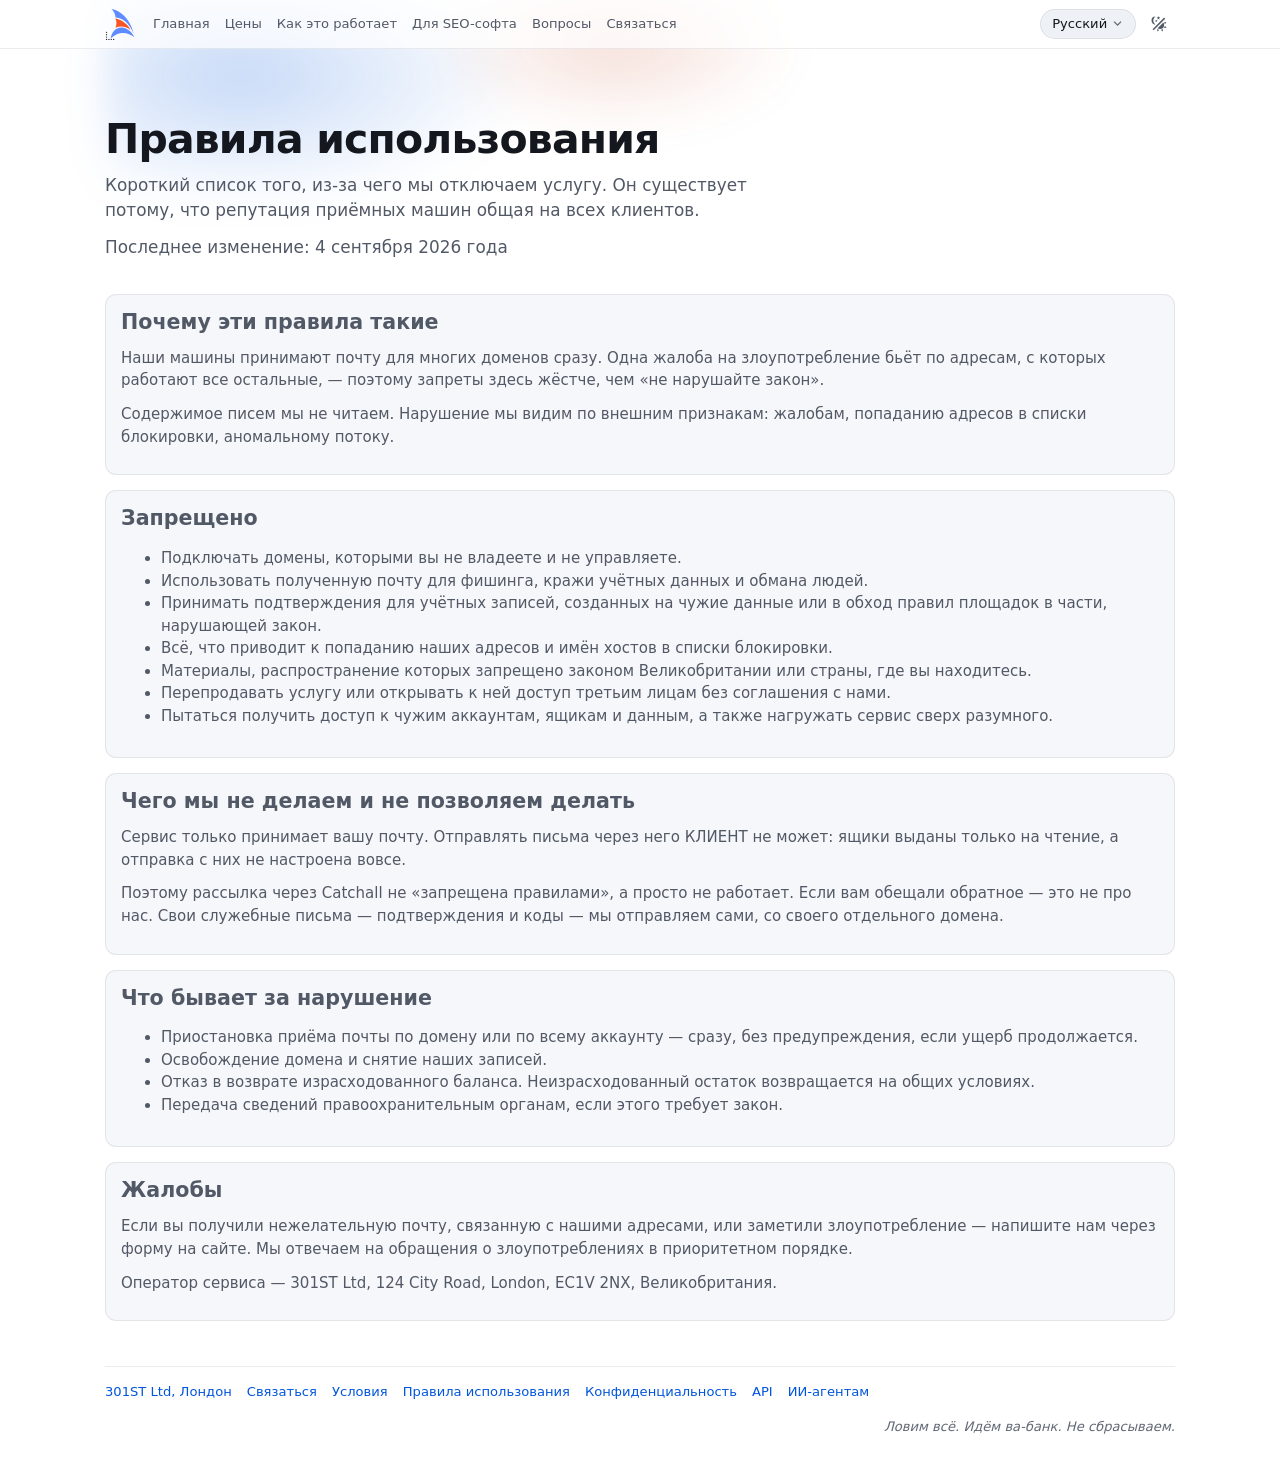
==== aup/index.html @ 3f6e9e69 "deploy dist-ru" ====
<!doctype html>
<html lang="ru">
<head>
  <meta charset="utf-8">
  <meta name="viewport" content="width=device-width, initial-scale=1">
  <title>Правила использования — Catchall</title>
  <meta name="description" content="Что запрещено при использовании Catchall: чужие домены, фишинг, всё, за что почтовые службы вносят адреса в списки блокировки. Последствия нарушения и контакт для жалоб.">
  <link rel="canonical" href="https://ru.catchall.in/aup/">
  <link rel="alternate" hreflang="x-default" href="https://catchall.in/aup">
  <link rel="alternate" hreflang="en" href="https://catchall.in/aup">
  <link rel="alternate" hreflang="ru" href="https://ru.catchall.in/aup/">
  <meta property="og:site_name" content="Catchall">
  <meta property="og:locale" content="ru_RU">
  <meta property="og:type" content="website">
  <meta property="og:url" content="https://ru.catchall.in/aup/">
  <meta property="og:title" content="Правила использования — Catchall">
  <meta property="og:description" content="Что запрещено при использовании Catchall: чужие домены, фишинг, всё, за что почтовые службы вносят адреса в списки блокировки. Последствия нарушения и контакт для жалоб.">
  <meta property="og:image" content="https://ru.catchall.in/og.png">
  <meta name="twitter:card" content="summary_large_image">
  <link rel="icon" href="/favicon.svg" type="image/svg+xml">
  <link rel="icon" href="/favicon.ico" sizes="16x16 32x32 48x48">
  <link rel="apple-touch-icon" href="/apple-touch-icon.png">
  <meta name="theme-color" content="#0B0D12">
  <meta http-equiv="Content-Security-Policy" content="default-src 'self'; script-src 'self' 'sha256-zYDd12iFR72ogcPaOUfgF4iAfon8//iLSy+WFwXr9v0='; style-src 'self'; img-src 'self' data:; connect-src 'self'; form-action 'none'; base-uri 'none'">
  <script>try{var t=localStorage.getItem("theme");if(t==="dark"||t==="light")document.documentElement.setAttribute("data-theme",t)}catch(e){}</script>
  <link rel="stylesheet" href="/assets/boot-CNUbAel_.css">
  <script type="application/ld+json">[
{"@context":"https://schema.org","@type":"Organization","@id":"https://ru.catchall.in/#org","name":"Catchall","legalName":"301ST Ltd","url":"https://ru.catchall.in","logo":"https://ru.catchall.in/apple-touch-icon.png","address":{"@type":"PostalAddress","addressLocality":"London","addressCountry":"GB"}},
{"@context":"https://schema.org","@type":"WebSite","@id":"https://ru.catchall.in/#site","name":"Catchall","url":"https://ru.catchall.in","inLanguage":"ru","publisher":{"@id":"https://ru.catchall.in/#org"}}
]</script>
</head>
<body>
  <header class="site-header">
      <div class="site-header__inner">
        <a class="brand" href="/" aria-label="Catchall"><span class="icon" data-icon="brand/logo-mark"></span></a>
        <button type="button" class="btn-icon burger-button" data-mobile-menu-toggle data-icon="mono/menu" aria-expanded="false" aria-label="Меню"></button>
        <nav class="primary-nav" aria-label="Catchall"><a href="/">Главная</a><a href="/pricing/">Цены</a><a href="/how-it-works/">Как это работает</a><a href="/for-seo-tools/">Для SEO-софта</a><a href="/faq/">Вопросы</a><a href="/contact/">Связаться</a></nav>
        <div class="header-actions">
          <div class="dropdown lang-switcher" data-dropdown>
          <button type="button" class="btn-chip dropdown__trigger" aria-expanded="false" aria-label="Язык">
            <span class="btn-chip__label" lang="ru">Русский</span>
            <span class="btn-chip__chevron icon" data-icon="mono/chevron-down"></span>
          </button>
          <div class="dropdown__menu"><a class="lang-switcher__item" href="https://catchall.in/aup" hreflang="en" lang="en">English</a><a class="lang-switcher__item is-active" href="/aup/" hreflang="ru" lang="ru" aria-current="true">Русский</a></div>
        </div>
          <button type="button" class="btn-icon" data-theme-toggle data-icon="mono/sun" data-label-light="Переключить на светлую тему" data-label-dark="Переключить на тёмную тему" aria-label="Переключить на тёмную тему"></button>
        </div>
      </div>
    </header>

  <div class="container">
    <main>
    <section class="hero">
      <h1>Правила использования</h1>
      <p>Короткий список того, из-за чего мы отключаем услугу. Он существует потому, что репутация приёмных машин общая на всех клиентов.</p>
      <p class="field__hint">Последнее изменение: 4 сентября 2026 года</p>
    </section>
    <section class="card card--muted">
      <h2>Почему эти правила такие</h2>
      <p>Наши машины принимают почту для многих доменов сразу. Одна жалоба на злоупотребление бьёт по адресам, с которых работают все остальные, — поэтому запреты здесь жёстче, чем «не нарушайте закон».</p>
      <p>Содержимое писем мы не читаем. Нарушение мы видим по внешним признакам: жалобам, попаданию адресов в списки блокировки, аномальному потоку.</p>
    </section>
    <section class="card card--muted">
      <h2>Запрещено</h2>
      <ul>
        <li>Подключать домены, которыми вы не владеете и не управляете.</li>
        <li>Использовать полученную почту для фишинга, кражи учётных данных и обмана людей.</li>
        <li>Принимать подтверждения для учётных записей, созданных на чужие данные или в обход правил площадок в части, нарушающей закон.</li>
        <li>Всё, что приводит к попаданию наших адресов и имён хостов в списки блокировки.</li>
        <li>Материалы, распространение которых запрещено законом Великобритании или страны, где вы находитесь.</li>
        <li>Перепродавать услугу или открывать к ней доступ третьим лицам без соглашения с нами.</li>
        <li>Пытаться получить доступ к чужим аккаунтам, ящикам и данным, а также нагружать сервис сверх разумного.</li>
      </ul>
    </section>
    <section class="card card--muted">
      <h2>Чего мы не делаем и не позволяем делать</h2>
      <p>Сервис только принимает вашу почту. Отправлять письма через него КЛИЕНТ не может: ящики выданы только на чтение, а отправка с них не настроена вовсе.</p>
      <p>Поэтому рассылка через Catchall не «запрещена правилами», а просто не работает. Если вам обещали обратное — это не про нас. Свои служебные письма — подтверждения и коды — мы отправляем сами, со своего отдельного домена.</p>
    </section>
    <section class="card card--muted">
      <h2>Что бывает за нарушение</h2>
      <ul>
        <li>Приостановка приёма почты по домену или по всему аккаунту — сразу, без предупреждения, если ущерб продолжается.</li>
        <li>Освобождение домена и снятие наших записей.</li>
        <li>Отказ в возврате израсходованного баланса. Неизрасходованный остаток возвращается на общих условиях.</li>
        <li>Передача сведений правоохранительным органам, если этого требует закон.</li>
      </ul>
    </section>
    <section class="card card--muted">
      <h2>Жалобы</h2>
      <p>Если вы получили нежелательную почту, связанную с нашими адресами, или заметили злоупотребление — напишите нам через форму на сайте. Мы отвечаем на обращения о злоупотреблениях в приоритетном порядке.</p>
      <p>Оператор сервиса — 301ST Ltd, 124 City Road, London, EC1V 2NX, Великобритания.</p>
    </section>

    </main>
<footer class="foot"><a href="https://301.st" rel="noopener">301ST Ltd, Лондон</a><a href="/contact/">Связаться</a><a href="/terms/">Условия</a><a href="/aup/">Правила использования</a><a href="/privacy/">Конфиденциальность</a><a href="https://catchall.in/api" hreflang="en" lang="en">API</a><a href="https://catchall.in/agents" hreflang="en" lang="en">ИИ-агентам</a><span class="foot__tag">Ловим всё. Идём ва-банк. Не сбрасываем.</span></footer>
  </div>
  <script type="module" src="/assets/site-Bqdvoxcy.js"></script>
</body>
</html>
---- assets/boot-CNUbAel_.css ----
:root{--lightningcss-light: ;--lightningcss-dark:initial;color-scheme:dark;--blue-900:#0a2a6b;--blue-800:#0040a8;--blue-700:#0055dc;--blue-500:#2f6fe8;--blue-400:#5e8bff;--blue-300:#82a6ff;--blue-200:#b8d1ff;--orange-900:#8f2a0a;--orange-800:#c43a0f;--orange-700:#d94a1a;--orange-500:#f48120;--orange-400:#f75622;--orange-300:#ff7a4d;--green-800:#0a6b42;--green-700:#0e7b4c;--green-400:#2ee6a6;--amber-800:#7f5200;--amber-700:#9a6200;--amber-400:#ffc24d;--red-800:#c41f40;--red-700:#d9264a;--red-400:#ff5c7a;--gray-950:#07080b;--gray-900:#0b0d12;--gray-850:#12151c;--gray-800:#181c25;--gray-700:#232834;--gray-600:#2e3441;--gray-500:#4a5160;--gray-400:#6e7580;--gray-350:#8a9099;--gray-300:#a2a8b6;--gray-200:#c9cdd6;--gray-150:#dfe2e8;--gray-100:#eef1f6;--gray-50:#f6f7fa;--white:#fff;--font-sans:system-ui, -apple-system, BlinkMacSystemFont, "Segoe UI", Roboto, sans-serif;--font-mono:ui-monospace, "Cascadia Mono", SFMono-Regular, Menlo, Consolas, monospace;--fs-xs:.75rem;--fs-sm:.875rem;--fs-md:1rem;--fs-lg:1.125rem;--fs-xl:1.375rem;--fs-2xl:1.75rem;--fs-display:clamp(2rem, 3.2vw, 3rem);--fs-body:.9375rem;--lh-body:1.5;--lh-tight:1.25;--fw-normal:400;--fw-medium:500;--fw-semibold:600;--fw-bold:700;--fs-control:clamp(.9rem, .88rem + .2vw, .95rem);--lh-control:1.25;--control-pad-y:.4em;--control-pad-x:.95em;--control-border:1px;--control-min-height:calc(1em * var(--lh-control) + 2 * var(--control-pad-y) + 2 * var(--control-border));--control-scale-sm:.88;--control-scale-lg:1.1;--r-pill:999px;--r-field:.6rem;--radius-xs:.25rem;--radius:.5rem;--radius-lg:.75rem;--radius-xl:1rem;--space-1:.25rem;--space-2:.5rem;--space-3:.75rem;--space-4:1rem;--space-5:1.5rem;--space-6:2rem;--space-7:3rem;--inline-gap:.5rem;--stack-gap:.75rem;--section-gap:var(--space-5);--border-width:1px;--transition-fast:.12s ease-out;--transition-md:.16s ease-out;--transition-slow:.24s ease-out;--z-base:1;--z-elevated:10;--z-dropdown:20;--z-header:100;--z-drawer:1000;--z-modal:2000;--z-tooltip:2200;--page-max:1100px;--content-max:760px;--page-gutter:var(--space-4);--header-height:3.5rem;--drawer-width:min(540px, 100vw);--dialog-width:min(560px, 92vw);--bg:var(--gray-900);--bg-elevated:var(--gray-850);--bg-soft:var(--gray-800);--bg-inset:var(--gray-950);--text:#e8eaf0;--text-muted:var(--gray-300);--text-subtle:var(--gray-350);--text-invert:var(--gray-900);--border-subtle:#ffffff12;--border-strong:#ffffff29;--soft-mix:14%;--primary:var(--blue-400);--primary-hover:var(--blue-300);--primary-soft:color-mix(in srgb, var(--primary) var(--soft-mix), transparent);--on-primary:var(--gray-900);--brand:var(--orange-400);--brand-hover:var(--orange-300);--brand-soft:color-mix(in srgb, var(--brand) var(--soft-mix), transparent);--on-brand:var(--gray-900);--ok:var(--green-400);--warning:var(--amber-400);--danger:var(--red-400);--info:var(--primary);--on-danger:var(--gray-900);--ok-soft:color-mix(in srgb, var(--ok) var(--soft-mix), transparent);--warning-soft:color-mix(in srgb, var(--warning) var(--soft-mix), transparent);--danger-soft:color-mix(in srgb, var(--danger) var(--soft-mix), transparent);--input-bg:color-mix(in srgb, var(--gray-950) 70%, transparent);--input-border:var(--border-strong);--input-border-focus:var(--primary);--shadow-sm:0 2px 8px #00000059;--shadow-md:0 6px 18px #00000073;--shadow-lg:0 18px 45px #000000a6;--glow-primary:0 0 0 1px color-mix(in srgb, var(--primary) 60%, transparent), 0 0 24px color-mix(in srgb, var(--primary) 35%, transparent);--glow-brand:0 0 0 1px color-mix(in srgb, var(--brand) 60%, transparent), 0 0 24px color-mix(in srgb, var(--brand) 35%, transparent);--glow-ok:0 0 12px color-mix(in srgb, var(--ok) 45%, transparent);--logo-orange:var(--orange-400);--logo-blue:var(--blue-400);--logo-ink:var(--text)}@media (prefers-color-scheme:light){:root:not([data-theme]){--lightningcss-light:initial;--lightningcss-dark: ;color-scheme:light;--bg:var(--white);--bg-elevated:var(--gray-50);--bg-soft:var(--gray-100);--bg-inset:var(--gray-150);--text:#14171d;--text-muted:#525966;--text-subtle:#626975;--text-invert:var(--white);--border-subtle:#0f172a14;--border-strong:#0f172a2e;--soft-mix:9%;--primary:var(--blue-700);--primary-hover:var(--blue-800);--on-primary:var(--white);--brand:var(--orange-800);--brand-hover:var(--orange-900);--on-brand:var(--white);--ok:var(--green-800);--warning:var(--amber-800);--danger:var(--red-800);--on-danger:var(--white);--input-bg:var(--white);--shadow-sm:0 2px 8px #00000014;--shadow-md:0 6px 18px #0000001f;--shadow-lg:0 18px 45px #00000038;--glow-primary:none;--glow-brand:none;--glow-ok:none;--logo-ink:var(--gray-900)}}:root[data-theme=light]{--lightningcss-light:initial;--lightningcss-dark: ;color-scheme:light;--bg:var(--white);--bg-elevated:var(--gray-50);--bg-soft:var(--gray-100);--bg-inset:var(--gray-150);--text:#14171d;--text-muted:#525966;--text-subtle:#626975;--text-invert:var(--white);--border-subtle:#0f172a14;--border-strong:#0f172a2e;--soft-mix:9%;--primary:var(--blue-700);--primary-hover:var(--blue-800);--on-primary:var(--white);--brand:var(--orange-800);--brand-hover:var(--orange-900);--on-brand:var(--white);--ok:var(--green-800);--warning:var(--amber-800);--danger:var(--red-800);--on-danger:var(--white);--input-bg:var(--white);--shadow-sm:0 2px 8px #00000014;--shadow-md:0 6px 18px #0000001f;--shadow-lg:0 18px 45px #00000038;--glow-primary:none;--glow-brand:none;--glow-ok:none;--logo-ink:var(--gray-900)}*,:before,:after{box-sizing:border-box}html{font-family:var(--font-sans);font-size:var(--fs-body);line-height:var(--lh-body);-webkit-text-size-adjust:100%;overflow-x:hidden}body{background:var(--bg);min-height:100dvh;color:var(--text);margin:0}a{color:var(--primary);text-decoration:none}a:hover{text-decoration:underline}h1,h2,h3,h4{margin:0 0 var(--space-3);line-height:var(--lh-tight);font-weight:var(--fw-semibold)}h1{font-size:var(--fs-2xl);letter-spacing:-.02em}h2{font-size:var(--fs-xl)}h3{font-size:var(--fs-lg)}h4{font-size:var(--fs-md)}p{margin:0 0 var(--space-3)}code,.mono{font-family:var(--font-mono);font-size:.92em}[hidden]{display:none!important}:focus-visible{outline:2px solid var(--primary);outline-offset:2px}.container{max-width:var(--page-max);padding:var(--space-5) var(--page-gutter) var(--space-7);margin-inline:auto}.container--narrow{max-width:var(--content-max)}.page-header{justify-content:space-between;align-items:center;gap:var(--space-3);margin-bottom:var(--space-4);flex-wrap:wrap;display:flex}.page-header h1,.page-header h2{margin:0}.stack{gap:var(--stack-gap);flex-direction:column;display:flex}.cluster,.row{align-items:center;gap:var(--inline-gap);flex-wrap:wrap;display:flex}.row--between{justify-content:space-between}.actions{gap:var(--space-2);margin-top:var(--space-3);flex-wrap:wrap;display:flex}.shell{z-index:var(--z-header);background:color-mix(in srgb, var(--bg-elevated) 88%, transparent);-webkit-backdrop-filter:blur(10px);backdrop-filter:blur(10px);border-bottom:var(--border-width) solid var(--border-subtle);position:sticky;top:0}.shell__in{max-width:var(--page-max);min-height:var(--header-height);padding-inline:var(--page-gutter);align-items:center;gap:var(--space-5);margin-inline:auto;display:flex}.shell__brand{align-items:center;gap:var(--space-2);color:var(--text);font-weight:var(--fw-bold);letter-spacing:-.01em;display:inline-flex}.shell__brand:hover{text-decoration:none}.shell__brand .icon{width:3.2em;height:2em;transition:filter var(--transition-md);flex:0 0 3.2em}.shell__brand:hover .icon{filter:drop-shadow(0 0 8px color-mix(in srgb, var(--brand) 60%, transparent))}.shell__nav{gap:var(--space-1);flex:1;display:flex}.shell__nav a{padding:var(--space-1) var(--space-3);border-radius:var(--r-pill);color:var(--text-muted);font-weight:var(--fw-medium);transition:color var(--transition-fast), background var(--transition-fast), box-shadow var(--transition-fast)}.shell__nav a:hover{color:var(--text);background:var(--bg-soft);text-decoration:none}.shell__nav a[aria-current=page]{color:var(--primary);background:var(--primary-soft);box-shadow:inset 0 0 0 1px color-mix(in srgb, var(--primary) 35%, transparent)}.shell__user{align-items:center;gap:var(--space-3);color:var(--text-subtle);font-size:var(--fs-sm);display:flex}.shell__balance b{color:var(--text);font-family:var(--font-mono)}.hero{padding:var(--space-7) 0 var(--space-5);max-width:680px;position:relative}.hero:before{content:"";z-index:-1;pointer-events:none;background:radial-gradient(60% 60% at 20% 30%, color-mix(in srgb, var(--primary) 22%, transparent), transparent 70%), radial-gradient(40% 40% at 75% 20%, color-mix(in srgb, var(--brand) 16%, transparent), transparent 70%);filter:blur(20px);height:140%;position:absolute;inset:-40% 0 auto}.hero .hero__mark{width:10rem;height:6.2rem;margin-bottom:var(--space-4);filter:drop-shadow(0 0 18px color-mix(in srgb, var(--brand) 35%, transparent));flex-basis:10rem}.hero h1{font-size:var(--fs-display);line-height:1.1;font-weight:var(--fw-bold)}.hero p{font-size:var(--fs-lg);color:var(--text-muted)}.price{font-size:var(--fs-xl);margin:var(--space-4) 0}.price b{color:var(--primary);font-weight:var(--fw-bold)}.price small{color:var(--text-subtle);font-size:var(--fs-sm);font-weight:var(--fw-normal)}.landing{gap:var(--space-5);align-items:start;display:grid}.how .step-list+p{margin-top:var(--space-4)}.how p:last-child{margin-bottom:0}.foot{margin-top:var(--space-7);padding-top:var(--space-4);border-top:var(--border-width) solid var(--border-subtle);color:var(--text-subtle);font-size:var(--fs-sm);gap:var(--space-4);flex-wrap:wrap;display:flex}.foot__tag{margin-left:auto;font-style:italic}@media (width>=769px){.landing--auth{grid-template-columns:minmax(0,400px) minmax(0,1fr)}}@media (width<=768px){.shell__in{gap:var(--space-2) var(--space-4);padding-block:var(--space-2);flex-wrap:wrap}.shell__nav{flex-basis:100%;order:3}.container{padding-top:var(--space-4)}.hero{padding-top:var(--space-5)}}@media (prefers-reduced-motion:reduce){:root{--transition-fast:0s;--transition-md:0s;--transition-slow:0s}}.site-header{z-index:var(--z-header);background:var(--bg);border-bottom:var(--border-width) solid var(--border-subtle);position:sticky;top:0}@supports ((-webkit-backdrop-filter:blur(1px)) or (backdrop-filter:blur(1px))) and (background:color-mix(in srgb, red 50%, transparent)){.site-header{background:color-mix(in srgb, var(--bg) 72%, transparent);-webkit-backdrop-filter:blur(14px)saturate(150%)}}.site-header__inner{align-items:center;gap:var(--space-4);max-width:var(--page-max);padding:var(--space-2) var(--page-gutter);margin-inline:auto;display:flex}.brand{flex-shrink:0;align-items:center;display:inline-flex}.brand .icon{width:2.2em;height:2.2em;transition:filter var(--transition-md);flex-basis:2.2em}.site-header .burger-button{display:none}.primary-nav{gap:var(--space-4);font-size:var(--fs-sm);display:flex}.primary-nav a{color:var(--text-muted)}.primary-nav a:hover,.primary-nav a[aria-current=page]{color:var(--text)}.header-actions{align-items:center;gap:var(--space-2);margin-left:auto;display:flex}@media (width<=899px){.site-header .burger-button{display:inline-flex}.primary-nav{display:none}body.mobile-menu-open .primary-nav{z-index:var(--z-dropdown);padding:var(--space-2);background:var(--bg-elevated);border:var(--border-width) solid var(--border-subtle);border-radius:var(--radius);box-shadow:var(--shadow-md);flex-direction:column;gap:0;display:flex;position:absolute;top:100%;left:0;right:0}body.mobile-menu-open .primary-nav a{padding:var(--space-2) var(--space-3);border-radius:var(--radius-xs)}body.mobile-menu-open .primary-nav a:hover{background:var(--bg-soft)}}@media (scripting:none){.site-header .burger-button,[data-theme-toggle]{display:none}.primary-nav{flex-wrap:wrap;display:flex}}.icon{vertical-align:-.15em;flex:0 0 1em;width:1em;height:1em;display:inline-flex}.icon svg{fill:currentColor;width:100%;height:100%}.icon--sm{flex-basis:.85em;width:.85em;height:.85em}.btn-icon>svg{fill:currentColor;width:1.25em;height:1.25em}.btn .icon,.btn-icon .icon{vertical-align:0;flex-basis:1.25em;width:1.25em;height:1.25em}.btn,.btn-icon,.chip,.field input:not([type=radio],[type=checkbox]),.field textarea,.field select{font:inherit;font-size:var(--fs-control);line-height:var(--lh-control);min-height:var(--control-min-height);border:var(--control-border) solid transparent}.btn{padding:var(--control-pad-y) var(--control-pad-x);border-radius:var(--r-pill);border-color:var(--border-strong);background:var(--bg-soft);color:var(--text);font-weight:var(--fw-medium);white-space:nowrap;cursor:pointer;transition:background var(--transition-fast), border-color var(--transition-fast), box-shadow var(--transition-md), color var(--transition-fast);justify-content:center;align-items:center;gap:.5em;display:inline-flex}.btn:hover{border-color:var(--text-subtle);text-decoration:none}.btn:disabled{opacity:.55;cursor:default}.btn:focus-visible{box-shadow:var(--glow-primary,0 0 0 2px var(--primary));outline:none}.btn--primary{background:var(--primary);border-color:var(--primary);color:var(--on-primary)}.btn--primary:hover{background:var(--primary-hover);border-color:var(--primary-hover);box-shadow:var(--glow-primary)}.btn--ghost{border-color:var(--border-strong);background:0 0}.btn--danger{border-color:color-mix(in srgb, var(--danger) 45%, transparent);color:var(--danger);background:0 0}.btn--danger:hover{background:var(--danger-soft);border-color:var(--danger)}.btn--cf{background:var(--brand);border-color:var(--brand);color:var(--on-brand)}.btn--cf:hover{background:var(--brand-hover);border-color:var(--brand-hover)}.btn--sm{font-size:calc(var(--fs-control) * var(--control-scale-sm))}.btn--lg{font-size:calc(var(--fs-control) * var(--control-scale-lg));padding-inline:calc(var(--control-pad-x) * 1.3)}.btn--link{color:var(--primary);padding-inline:var(--space-1);background:0 0;border-color:#0000;min-height:0}.btn--link:hover{text-decoration:underline}.btn-icon{width:var(--control-min-height);height:var(--control-min-height);border-radius:var(--r-pill);color:var(--text-muted);cursor:pointer;transition:background var(--transition-fast), color var(--transition-fast);background:0 0;border-color:#0000;justify-content:center;align-items:center;padding:0;display:inline-flex}.btn-icon:hover{background:var(--bg-soft);color:var(--text)}.btn-icon--danger:hover{color:var(--danger);background:var(--danger-soft)}.btn-icon:focus-visible{box-shadow:var(--glow-primary,0 0 0 2px var(--primary));outline:none}.btn.is-copied,.btn-icon.is-copied{color:var(--ok);border-color:color-mix(in srgb, var(--ok) 48%, transparent);background:var(--ok-soft)}.field{margin-bottom:var(--space-4)}.field>label,.field__label{margin-bottom:var(--space-1);font-size:var(--fs-sm);color:var(--text-muted);display:block}.field input:not([type=radio],[type=checkbox]),.field textarea,.field select{width:100%;padding:var(--control-pad-y) var(--control-pad-x);border-radius:var(--r-field);border-color:var(--input-border);background:var(--input-bg);color:var(--text);transition:border-color var(--transition-fast), box-shadow var(--transition-fast)}.field input:focus-visible,.field textarea:focus-visible,.field select:focus-visible{border-color:var(--input-border-focus);box-shadow:0 0 0 3px var(--primary-soft);outline:none}.field textarea{min-height:4.5em;font-family:var(--font-mono);font-size:var(--fs-sm);resize:vertical}.field[data-status=error] input,.field[data-status=error] textarea{border-color:var(--danger);box-shadow:0 0 0 3px var(--danger-soft)}.field__hint{margin-top:var(--space-1);font-size:var(--fs-xs);color:var(--text-subtle)}::placeholder{color:var(--text-subtle);opacity:1}.radios{gap:var(--space-2);flex-wrap:wrap;display:flex}.radios label{padding:var(--control-pad-y) var(--control-pad-x);border-radius:var(--r-pill);border:var(--control-border) solid var(--border-strong);color:var(--text);font-size:var(--fs-control);cursor:pointer;transition:border-color var(--transition-fast), background var(--transition-fast);align-items:center;gap:.5em;margin:0;display:inline-flex}.radios label:hover{border-color:var(--text-subtle)}.radios label:has(input:checked){border-color:var(--primary);background:var(--primary-soft);color:var(--primary)}.radios input{accent-color:var(--primary);margin:0}.radios label:has(input:disabled){color:var(--text-subtle);cursor:not-allowed;border-style:dashed}.card{--card-pad:var(--space-4);background:var(--bg-elevated);border:var(--border-width) solid var(--border-subtle);border-radius:var(--radius-lg);padding:var(--card-pad);margin-bottom:var(--space-4)}.card--muted{color:var(--text-muted)}.card--soft{background:var(--bg-soft)}.card--form{max-width:34rem}.card>h2:first-child,.card>h3:first-child,.card>.row:first-child h2{margin-top:0}.card-grid{gap:var(--space-4);grid-template-columns:repeat(auto-fit,minmax(260px,1fr));display:grid}.badge{border-radius:var(--r-pill);border:var(--border-width) solid transparent;font-size:var(--fs-xs);font-weight:var(--fw-medium);white-space:nowrap;color:var(--text-muted);background:var(--bg-soft);align-items:center;gap:.35em;padding:.1em .65em;display:inline-flex}.badge--ok{color:var(--ok);background:var(--ok-soft)}.badge--wait{color:var(--text-muted);border-color:var(--border-strong);background:0 0}.badge--act{color:var(--warning);background:var(--warning-soft)}.badge--err{color:var(--danger);background:var(--danger-soft)}.badge--muted{color:var(--text-subtle);border-color:var(--border-subtle);background:0 0}.badge--cf{color:var(--brand);background:var(--brand-soft)}.badge--live{color:var(--ok);background:var(--ok-soft);box-shadow:var(--glow-ok)}.badge--live:before{content:"";background:currentColor;border-radius:50%;width:.5em;height:.5em}.banner{gap:var(--space-2);padding:var(--space-3) var(--space-4);margin-bottom:var(--space-3);border-radius:var(--radius);border:var(--border-width) solid var(--border-subtle);background:var(--bg-elevated);border-left-width:3px;align-items:flex-start;display:flex}.banner--info{border-left-color:var(--primary)}.banner--warn{border-left-color:var(--warning);background:var(--warning-soft)}.banner--err{border-left-color:var(--danger);background:var(--danger-soft)}.msg{min-height:1.4em;margin-top:var(--space-2);font-size:var(--fs-sm);color:var(--text-muted)}.msg--err{color:var(--danger)}.msg--ok{color:var(--ok)}.record{margin:var(--space-2) 0;padding:var(--space-3) var(--space-4);border-radius:var(--radius);border:var(--border-width) solid var(--border-subtle);background:var(--bg-inset)}.record>b{margin-bottom:var(--space-1);font-size:var(--fs-sm);color:var(--text-muted);display:block}.record__row{gap:var(--space-2);padding:var(--space-1) 0;grid-template-columns:5.5rem 1fr auto;align-items:center;display:grid}.record__row>:only-child{grid-column:1/-1}.record__row>span:first-child{font-size:var(--fs-xs);color:var(--text-subtle)}.record__row code{word-break:break-all;color:var(--text)}.record__row>.badge{justify-self:start}.qr{width:13rem;max-width:100%;margin:var(--space-4) auto;padding:var(--space-3);border-radius:var(--radius);background:#fff}.qr svg{width:100%;height:auto;display:block}dialog{width:var(--dialog-width);padding:var(--space-5);border:var(--border-width) solid var(--border-strong);border-radius:var(--radius-xl);background:var(--bg-elevated);color:var(--text);box-shadow:var(--shadow-lg)}dialog::backdrop{background:color-mix(in srgb, var(--gray-950) 65%, transparent);-webkit-backdrop-filter:blur(2px);backdrop-filter:blur(2px)}dialog h2{margin-bottom:var(--space-4)}.drawer{width:var(--drawer-width);border-width:0 0 0 var(--border-width);overscroll-behavior:contain;max-width:none;height:100dvh;max-height:none;animation:drawer-in var(--transition-slow);border-radius:0;margin:0;position:fixed;inset:0 0 0 auto;overflow-y:auto}.drawer:has(>.drawer__head){padding-top:0}.drawer__head{z-index:var(--z-elevated);align-items:center;gap:var(--space-2);margin:0 calc(-1 * var(--space-5)) var(--space-4);padding:var(--space-3) var(--space-5);background:var(--bg-elevated);border-bottom:var(--border-width) solid var(--border-subtle);display:flex;position:sticky;top:0}.drawer__head h2{overflow-wrap:anywhere;flex:1;min-width:0;margin-bottom:0}.drawer__head .btn-icon{flex-shrink:0}@keyframes drawer-in{0%{transform:translate(100%)}}body:has(dialog[open]){overflow:hidden}.steps{margin:var(--space-3) 0;gap:var(--space-1);flex-wrap:wrap;padding:0;list-style:none;display:flex}.steps li{border-radius:var(--radius-xs);font-size:var(--fs-xs);color:var(--text-subtle);background:var(--bg-soft);padding:.1em .6em}.steps li.is-done{color:var(--ok);background:var(--ok-soft)}.steps li.is-now{color:var(--on-primary);background:var(--primary)}.step-list{gap:var(--space-3);flex-direction:column;margin:0;padding:0;list-style:none;display:flex}.step-item{gap:var(--space-3);align-items:flex-start;display:flex}.step-number{background:var(--primary);width:1.5rem;height:1.5rem;color:var(--on-primary);font-weight:var(--fw-bold);font-size:var(--fs-xs);border-radius:50%;flex-shrink:0;justify-content:center;align-items:center;margin-top:.1em;display:inline-flex}.step-text{color:var(--text)}.kv{gap:var(--space-1) var(--space-4);margin:var(--space-4) 0 0;font-size:var(--fs-sm);grid-template-columns:max-content 1fr;display:grid}.kv dt{color:var(--text-subtle)}.kv dd{word-break:break-all;margin:0}.stat{margin-right:var(--space-5);display:inline-block}.stat b{font-size:var(--fs-2xl);font-family:var(--font-mono);color:var(--primary);display:block}.stat span{font-size:var(--fs-xs);color:var(--text-subtle)}.empty{padding:var(--space-6);text-align:center;color:var(--text-subtle)}.auth{max-width:400px}.auth__tabs{gap:var(--space-1);margin-bottom:var(--space-4);display:flex}.auth__tabs a{padding:var(--space-1) var(--space-3);border-radius:var(--r-pill);color:var(--text-muted)}.auth__tabs a:hover{color:var(--text);text-decoration:none}.auth__tabs a[aria-selected=true]{color:var(--primary);background:var(--primary-soft)}.hp{width:1px;height:1px;position:absolute;top:auto;left:-10000px;overflow:hidden}.turnstile:empty{display:none}.turnstile{margin-block:var(--space-2,.5rem)}.faq{gap:var(--space-5);flex-direction:column;display:flex}.faq__item h2{font-size:var(--fs-lg);margin-bottom:var(--space-2)}.faq__item p{color:var(--text-muted);margin:0}.btn-chip{align-items:center;gap:var(--space-1);padding:var(--space-1) var(--space-3);border:var(--border-width) solid var(--border-subtle);border-radius:var(--r-pill);background:var(--bg-soft);color:var(--text);font:inherit;font-size:var(--fs-sm);cursor:pointer;transition:border-color var(--transition-fast);display:inline-flex}.btn-chip:hover{border-color:var(--border-strong)}.btn-chip__label{white-space:nowrap}.btn-chip__chevron{width:1em;height:1em;color:var(--text-subtle);transition:transform var(--transition-fast);flex-basis:1em}.dropdown__trigger[aria-expanded=true] .btn-chip__chevron{transform:rotate(180deg)}.dropdown{position:relative}.dropdown__menu{top:calc(100% + var(--space-1));z-index:var(--z-dropdown);min-width:100%;padding:var(--space-1);background:var(--bg-elevated);border:var(--border-width) solid var(--border-subtle);border-radius:var(--radius);box-shadow:var(--shadow-md);display:none;position:absolute;right:0}.dropdown--open .dropdown__menu{display:block}@media (scripting:none){.dropdown__trigger{display:none}.dropdown__menu{gap:var(--space-2);min-width:0;box-shadow:none;background:0 0;border:0;flex-wrap:wrap;padding:0;display:flex;position:static}}.lang-switcher .dropdown__menu{max-height:60vh;overflow-y:auto}.lang-switcher__item{padding:var(--space-1) var(--space-3);border-radius:var(--radius-xs);color:var(--text-muted);white-space:nowrap;display:block}.lang-switcher__item:hover{background:var(--bg-soft);color:var(--text);text-decoration:none}.lang-switcher__item.is-active{color:var(--text);font-weight:var(--fw-bold)}.table-wrap{padding:0;overflow-x:auto}.table-wrap table,.table{border-collapse:collapse;width:100%;font-size:var(--fs-sm)}.table-wrap th,.table-wrap td,.table th,.table td{padding:var(--space-2) var(--space-3);text-align:left;vertical-align:top;border-bottom:var(--border-width) solid var(--border-subtle)}.table-wrap thead th,.table thead th{font-size:var(--fs-xs);font-weight:var(--fw-medium);text-transform:uppercase;letter-spacing:.04em;color:var(--text-subtle);background:var(--bg-soft);white-space:nowrap}.table-wrap tbody tr:last-child td,.table tbody tr:last-child td{border-bottom:0}.table-wrap thead th:first-child{border-top-left-radius:var(--radius-lg)}.table-wrap thead th:last-child{border-top-right-radius:var(--radius-lg)}tr[data-row]{cursor:pointer;transition:background var(--transition-fast)}tr[data-row]:hover td{background:var(--bg-soft)}tr[data-row]:focus-visible{box-shadow:inset 0 0 0 2px var(--primary);outline:none}.table__row--muted td{color:var(--text-subtle)}.table__cell-actions{text-align:right;white-space:nowrap}.table__cell-actions .btn,.table__cell-actions .btn-icon{vertical-align:middle}th[aria-sort]{color:var(--primary)}th[aria-sort=ascending]:after,th[aria-sort=descending]:after{content:"";border:1.5px solid;border-width:0 1.5px 1.5px 0;width:.5em;height:.5em;margin-left:.4em;display:inline-block;transform:rotate(45deg)translateY(-.2em)}th[aria-sort=ascending]:after{transform:rotate(-135deg)translateY(-.1em)}.table-wrap .empty{padding:var(--space-6)}
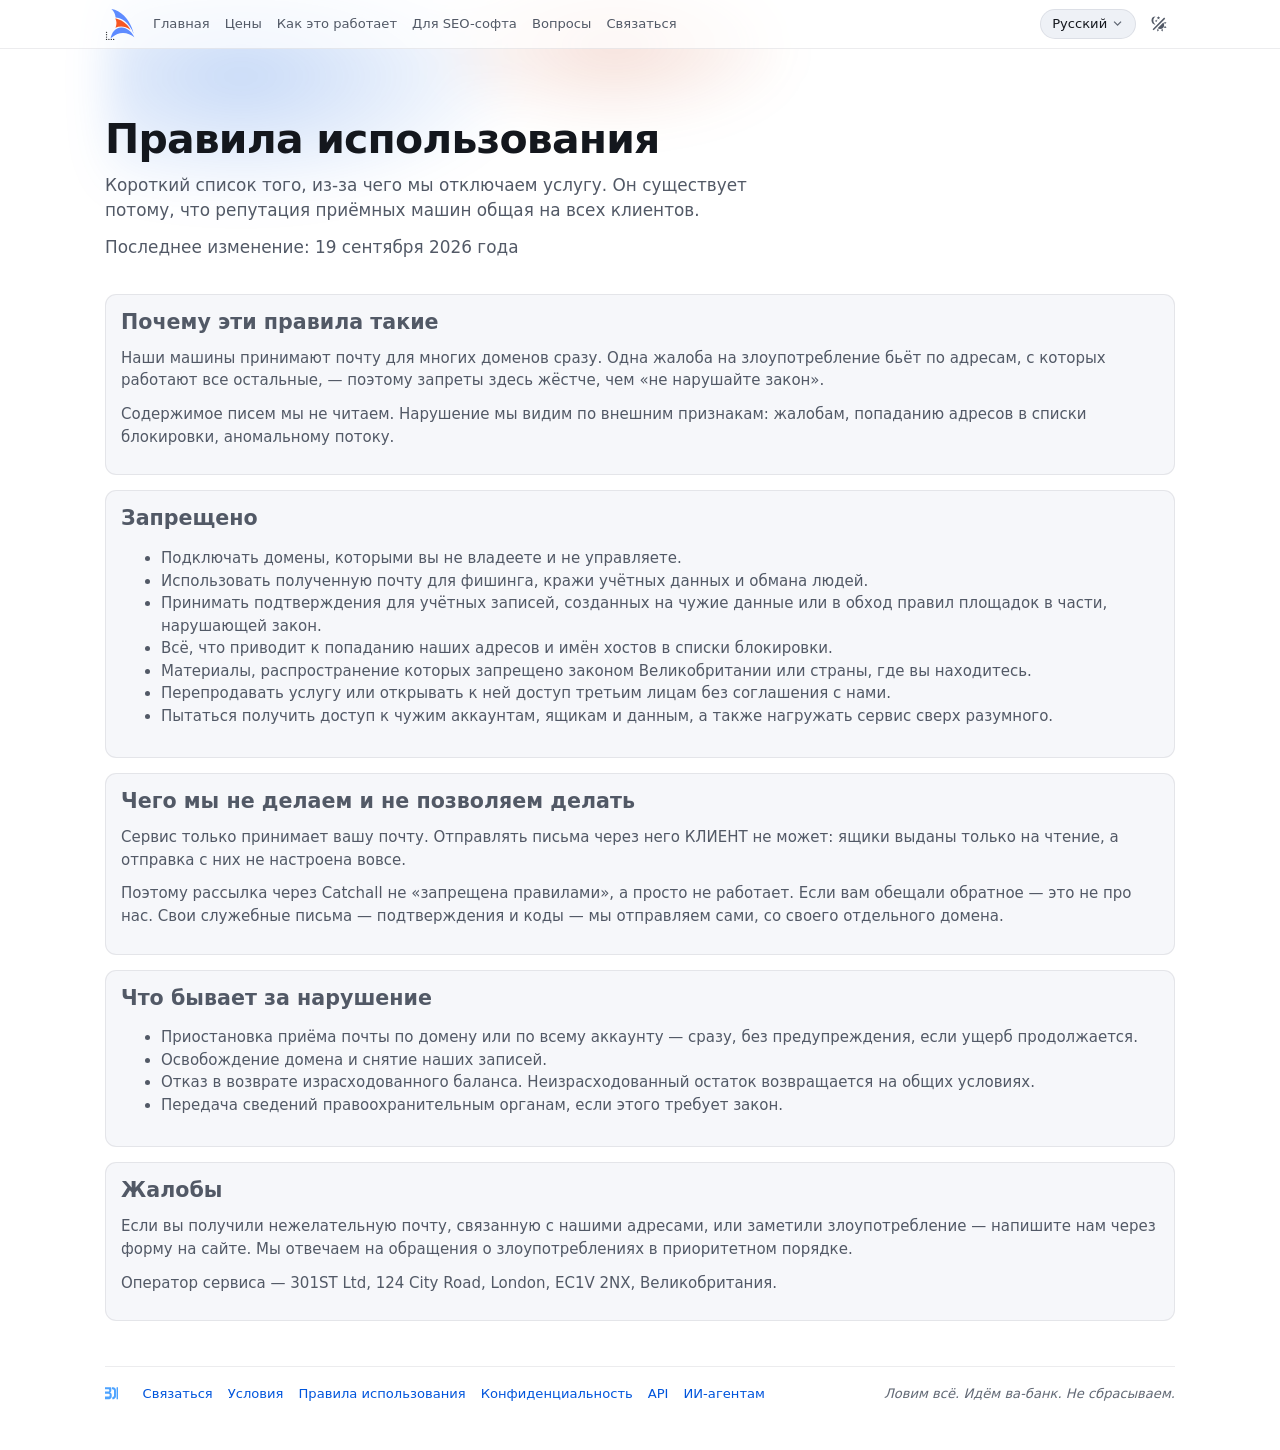
==== commit dbe5e92c: "deploy dist-ru" ====
--- a/aup/index.html
+++ b/aup/index.html
@@ -4,7 +4,7 @@
   <meta charset="utf-8">
   <meta name="viewport" content="width=device-width, initial-scale=1">
   <title>Правила использования — Catchall</title>
-  <meta name="description" content="Что запрещено при использовании Catchall: чужие домены, фишинг, всё, за что почтовые службы вносят адреса в списки блокировки. Последствия нарушения и контакт для жалоб.">
+  <meta name="description" content="Что запрещено в Catchall: чужие домены, фишинг и всё, за что почтовые службы вносят наши адреса в списки блокировки. Последствия нарушения и куда жаловаться.">
   <link rel="canonical" href="https://ru.catchall.in/aup/">
   <link rel="alternate" hreflang="x-default" href="https://catchall.in/aup">
   <link rel="alternate" hreflang="en" href="https://catchall.in/aup">
@@ -14,8 +14,10 @@
   <meta property="og:type" content="website">
   <meta property="og:url" content="https://ru.catchall.in/aup/">
   <meta property="og:title" content="Правила использования — Catchall">
-  <meta property="og:description" content="Что запрещено при использовании Catchall: чужие домены, фишинг, всё, за что почтовые службы вносят адреса в списки блокировки. Последствия нарушения и контакт для жалоб.">
-  <meta property="og:image" content="https://ru.catchall.in/og.png">
+  <meta property="og:description" content="Что запрещено в Catchall: чужие домены, фишинг и всё, за что почтовые службы вносят наши адреса в списки блокировки. Последствия нарушения и куда жаловаться.">
+  <meta property="og:image" content="https://ru.catchall.in/og/ru/aup.png">
+  <meta property="og:image:width" content="1200">
+  <meta property="og:image:height" content="630">
   <meta name="twitter:card" content="summary_large_image">
   <link rel="icon" href="/favicon.svg" type="image/svg+xml">
   <link rel="icon" href="/favicon.ico" sizes="16x16 32x32 48x48">
@@ -23,7 +25,7 @@
   <meta name="theme-color" content="#0B0D12">
   <meta http-equiv="Content-Security-Policy" content="default-src 'self'; script-src 'self' 'sha256-zYDd12iFR72ogcPaOUfgF4iAfon8//iLSy+WFwXr9v0='; style-src 'self'; img-src 'self' data:; connect-src 'self'; form-action 'none'; base-uri 'none'">
   <script>try{var t=localStorage.getItem("theme");if(t==="dark"||t==="light")document.documentElement.setAttribute("data-theme",t)}catch(e){}</script>
-  <link rel="stylesheet" href="/assets/boot-CNUbAel_.css">
+  <link rel="stylesheet" href="/assets/boot-DU4yrE-0.css">
   <script type="application/ld+json">[
 {"@context":"https://schema.org","@type":"Organization","@id":"https://ru.catchall.in/#org","name":"Catchall","legalName":"301ST Ltd","url":"https://ru.catchall.in","logo":"https://ru.catchall.in/apple-touch-icon.png","address":{"@type":"PostalAddress","addressLocality":"London","addressCountry":"GB"}},
 {"@context":"https://schema.org","@type":"WebSite","@id":"https://ru.catchall.in/#site","name":"Catchall","url":"https://ru.catchall.in","inLanguage":"ru","publisher":{"@id":"https://ru.catchall.in/#org"}}
@@ -36,6 +38,7 @@
         <button type="button" class="btn-icon burger-button" data-mobile-menu-toggle data-icon="mono/menu" aria-expanded="false" aria-label="Меню"></button>
         <nav class="primary-nav" aria-label="Catchall"><a href="/">Главная</a><a href="/pricing/">Цены</a><a href="/how-it-works/">Как это работает</a><a href="/for-seo-tools/">Для SEO-софта</a><a href="/faq/">Вопросы</a><a href="/contact/">Связаться</a></nav>
         <div class="header-actions">
+          
           <div class="dropdown lang-switcher" data-dropdown>
           <button type="button" class="btn-chip dropdown__trigger" aria-expanded="false" aria-label="Язык">
             <span class="btn-chip__label" lang="ru">Русский</span>
@@ -53,7 +56,7 @@
     <section class="hero">
       <h1>Правила использования</h1>
       <p>Короткий список того, из-за чего мы отключаем услугу. Он существует потому, что репутация приёмных машин общая на всех клиентов.</p>
-      <p class="field__hint">Последнее изменение: 4 сентября 2026 года</p>
+      <p class="field__hint">Последнее изменение: 19 сентября 2026 года</p>
     </section>
     <section class="card card--muted">
       <h2>Почему эти правила такие</h2>
@@ -93,8 +96,8 @@
     </section>
 
     </main>
-<footer class="foot"><a href="https://301.st" rel="noopener">301ST Ltd, Лондон</a><a href="/contact/">Связаться</a><a href="/terms/">Условия</a><a href="/aup/">Правила использования</a><a href="/privacy/">Конфиденциальность</a><a href="https://catchall.in/api" hreflang="en" lang="en">API</a><a href="https://catchall.in/agents" hreflang="en" lang="en">ИИ-агентам</a><span class="foot__tag">Ловим всё. Идём ва-банк. Не сбрасываем.</span></footer>
+<footer class="foot"><a class="foot__brand" href="https://301.st" rel="noopener" aria-label="301ST Ltd, Лондон" title="301ST Ltd, Лондон"><span class="icon" data-icon="brand/301" aria-hidden="true"></span></a><a href="/contact/">Связаться</a><a href="/terms/">Условия</a><a href="/aup/">Правила использования</a><a href="/privacy/">Конфиденциальность</a><a href="https://catchall.in/api" hreflang="en" lang="en">API</a><a href="https://catchall.in/agents" hreflang="en" lang="en">ИИ-агентам</a><span class="foot__tag">Ловим всё. Идём ва-банк. Не сбрасываем.</span></footer>
   </div>
-  <script type="module" src="/assets/site-Bqdvoxcy.js"></script>
+  <script type="module" src="/assets/site-5Uf62S9I.js"></script>
 </body>
 </html>
--- a/assets/boot-DU4yrE-0.css
+++ b/assets/boot-DU4yrE-0.css
@@ -0,0 +1 @@
+:root{--lightningcss-light: ;--lightningcss-dark:initial;color-scheme:dark;--blue-900:#0a2a6b;--blue-800:#0040a8;--blue-700:#0055dc;--blue-500:#2f6fe8;--blue-400:#5e8bff;--blue-300:#82a6ff;--blue-200:#b8d1ff;--orange-900:#8f2a0a;--orange-800:#c43a0f;--orange-700:#d94a1a;--orange-500:#f48120;--orange-400:#f75622;--orange-300:#ff7a4d;--green-800:#0a6b42;--green-700:#0e7b4c;--green-400:#2ee6a6;--amber-800:#7f5200;--amber-700:#9a6200;--amber-400:#ffc24d;--red-800:#c41f40;--red-700:#d9264a;--red-400:#ff5c7a;--gray-950:#07080b;--gray-900:#0b0d12;--gray-850:#12151c;--gray-800:#181c25;--gray-700:#232834;--gray-600:#2e3441;--gray-500:#4a5160;--gray-400:#6e7580;--gray-350:#8a9099;--gray-300:#a2a8b6;--gray-200:#c9cdd6;--gray-150:#dfe2e8;--gray-100:#eef1f6;--gray-50:#f6f7fa;--white:#fff;--font-sans:system-ui, -apple-system, BlinkMacSystemFont, "Segoe UI", Roboto, sans-serif;--font-mono:ui-monospace, "Cascadia Mono", SFMono-Regular, Menlo, Consolas, monospace;--fs-xs:.75rem;--fs-sm:.875rem;--fs-md:1rem;--fs-lg:1.125rem;--fs-xl:1.375rem;--fs-2xl:1.75rem;--fs-display:clamp(2rem, 3.2vw, 3rem);--fs-body:.9375rem;--lh-body:1.5;--lh-tight:1.25;--fw-normal:400;--fw-medium:500;--fw-semibold:600;--fw-bold:700;--fs-control:clamp(.9rem, .88rem + .2vw, .95rem);--lh-control:1.25;--control-pad-y:.4em;--control-pad-x:.95em;--control-border:1px;--control-min-height:calc(1em * var(--lh-control) + 2 * var(--control-pad-y) + 2 * var(--control-border));--control-scale-sm:.88;--control-scale-lg:1.1;--r-pill:999px;--r-field:.6rem;--radius-xs:.25rem;--radius:.5rem;--radius-lg:.75rem;--radius-xl:1rem;--space-1:.25rem;--space-2:.5rem;--space-3:.75rem;--space-4:1rem;--space-5:1.5rem;--space-6:2rem;--space-7:3rem;--inline-gap:.5rem;--stack-gap:.75rem;--section-gap:var(--space-5);--border-width:1px;--transition-fast:.12s ease-out;--transition-md:.16s ease-out;--transition-slow:.24s ease-out;--z-base:1;--z-elevated:10;--z-dropdown:20;--z-header:100;--z-drawer:1000;--z-modal:2000;--z-tooltip:2200;--page-max:1100px;--content-max:760px;--page-gutter:var(--space-4);--header-height:3.5rem;--drawer-width:min(540px, 100vw);--dialog-width:min(560px, 92vw);--bg:var(--gray-900);--bg-elevated:var(--gray-850);--bg-soft:var(--gray-800);--bg-inset:var(--gray-950);--text:#e8eaf0;--text-muted:var(--gray-300);--text-subtle:var(--gray-350);--text-invert:var(--gray-900);--border-subtle:#ffffff12;--border-strong:#ffffff29;--soft-mix:14%;--primary:var(--blue-400);--primary-hover:var(--blue-300);--primary-soft:color-mix(in srgb, var(--primary) var(--soft-mix), transparent);--on-primary:var(--gray-900);--brand:var(--orange-400);--brand-hover:var(--orange-300);--brand-soft:color-mix(in srgb, var(--brand) var(--soft-mix), transparent);--on-brand:var(--gray-900);--ok:var(--green-400);--warning:var(--amber-400);--danger:var(--red-400);--info:var(--primary);--on-danger:var(--gray-900);--ok-soft:color-mix(in srgb, var(--ok) var(--soft-mix), transparent);--warning-soft:color-mix(in srgb, var(--warning) var(--soft-mix), transparent);--danger-soft:color-mix(in srgb, var(--danger) var(--soft-mix), transparent);--input-bg:color-mix(in srgb, var(--gray-950) 70%, transparent);--input-border:var(--border-strong);--input-border-focus:var(--primary);--shadow-sm:0 2px 8px #00000059;--shadow-md:0 6px 18px #00000073;--shadow-lg:0 18px 45px #000000a6;--glow-primary:0 0 0 1px color-mix(in srgb, var(--primary) 60%, transparent), 0 0 24px color-mix(in srgb, var(--primary) 35%, transparent);--glow-brand:0 0 0 1px color-mix(in srgb, var(--brand) 60%, transparent), 0 0 24px color-mix(in srgb, var(--brand) 35%, transparent);--glow-ok:0 0 12px color-mix(in srgb, var(--ok) 45%, transparent);--logo-orange:var(--orange-400);--logo-blue:var(--blue-400);--logo-ink:var(--text)}@media (prefers-color-scheme:light){:root:not([data-theme]){--lightningcss-light:initial;--lightningcss-dark: ;color-scheme:light;--bg:var(--white);--bg-elevated:var(--gray-50);--bg-soft:var(--gray-100);--bg-inset:var(--gray-150);--text:#14171d;--text-muted:#525966;--text-subtle:#626975;--text-invert:var(--white);--border-subtle:#0f172a14;--border-strong:#0f172a2e;--soft-mix:9%;--primary:var(--blue-700);--primary-hover:var(--blue-800);--on-primary:var(--white);--brand:var(--orange-800);--brand-hover:var(--orange-900);--on-brand:var(--white);--ok:var(--green-800);--warning:var(--amber-800);--danger:var(--red-800);--on-danger:var(--white);--input-bg:var(--white);--shadow-sm:0 2px 8px #00000014;--shadow-md:0 6px 18px #0000001f;--shadow-lg:0 18px 45px #00000038;--glow-primary:none;--glow-brand:none;--glow-ok:none;--logo-ink:var(--gray-900)}}:root[data-theme=light]{--lightningcss-light:initial;--lightningcss-dark: ;color-scheme:light;--bg:var(--white);--bg-elevated:var(--gray-50);--bg-soft:var(--gray-100);--bg-inset:var(--gray-150);--text:#14171d;--text-muted:#525966;--text-subtle:#626975;--text-invert:var(--white);--border-subtle:#0f172a14;--border-strong:#0f172a2e;--soft-mix:9%;--primary:var(--blue-700);--primary-hover:var(--blue-800);--on-primary:var(--white);--brand:var(--orange-800);--brand-hover:var(--orange-900);--on-brand:var(--white);--ok:var(--green-800);--warning:var(--amber-800);--danger:var(--red-800);--on-danger:var(--white);--input-bg:var(--white);--shadow-sm:0 2px 8px #00000014;--shadow-md:0 6px 18px #0000001f;--shadow-lg:0 18px 45px #00000038;--glow-primary:none;--glow-brand:none;--glow-ok:none;--logo-ink:var(--gray-900)}*,:before,:after{box-sizing:border-box}html{font-family:var(--font-sans);font-size:var(--fs-body);line-height:var(--lh-body);-webkit-text-size-adjust:100%;overflow-x:hidden}body{background:var(--bg);min-height:100dvh;color:var(--text);margin:0}a{color:var(--primary);text-decoration:none}a:hover{text-decoration:underline}h1,h2,h3,h4{margin:0 0 var(--space-3);line-height:var(--lh-tight);font-weight:var(--fw-semibold)}h1{font-size:var(--fs-2xl);letter-spacing:-.02em}h2{font-size:var(--fs-xl)}h3{font-size:var(--fs-lg)}h4{font-size:var(--fs-md)}p{margin:0 0 var(--space-3)}code,.mono{font-family:var(--font-mono);font-size:.92em}[hidden]{display:none!important}:focus-visible{outline:2px solid var(--primary);outline-offset:2px}.container{max-width:var(--page-max);padding:var(--space-5) var(--page-gutter) var(--space-7);margin-inline:auto}.container--narrow{max-width:var(--content-max)}.page-header{justify-content:space-between;align-items:center;gap:var(--space-3);margin-bottom:var(--space-4);flex-wrap:wrap;display:flex}.page-header h1,.page-header h2{margin:0}.stack{gap:var(--stack-gap);flex-direction:column;display:flex}.cluster,.row{align-items:center;gap:var(--inline-gap);flex-wrap:wrap;display:flex}.row--between{justify-content:space-between}.actions{gap:var(--space-2);margin-top:var(--space-3);flex-wrap:wrap;display:flex}.shell{z-index:var(--z-header);background:color-mix(in srgb, var(--bg-elevated) 88%, transparent);-webkit-backdrop-filter:blur(10px);backdrop-filter:blur(10px);border-bottom:var(--border-width) solid var(--border-subtle);position:sticky;top:0}.shell__in{max-width:var(--page-max);min-height:var(--header-height);padding-inline:var(--page-gutter);align-items:center;gap:var(--space-5);margin-inline:auto;display:flex}.shell__brand{align-items:center;gap:var(--space-2);color:var(--text);font-weight:var(--fw-bold);letter-spacing:-.01em;display:inline-flex}.shell__brand:hover{text-decoration:none}.shell__brand .icon{width:3.2em;height:2em;transition:filter var(--transition-md);flex:0 0 3.2em}.shell__brand:hover .icon{filter:drop-shadow(0 0 8px color-mix(in srgb, var(--brand) 60%, transparent))}.shell__nav{gap:var(--space-1);flex:1;display:flex}.shell__nav a{padding:var(--space-1) var(--space-3);border-radius:var(--r-pill);color:var(--text-muted);font-weight:var(--fw-medium);transition:color var(--transition-fast), background var(--transition-fast), box-shadow var(--transition-fast)}.shell__nav a:hover{color:var(--text);background:var(--bg-soft);text-decoration:none}.shell__nav a[aria-current=page]{color:var(--primary);background:var(--primary-soft);box-shadow:inset 0 0 0 1px color-mix(in srgb, var(--primary) 35%, transparent)}.shell__user{align-items:center;gap:var(--space-3);color:var(--text-subtle);font-size:var(--fs-sm);display:flex}.shell__help{color:var(--text-muted)}.shell__help:hover{color:var(--text)}.shell__balance{color:inherit}.shell__balance b{color:var(--text);font-family:var(--font-mono)}.shell__balance:hover b{text-decoration:underline}.shell__balance--low b,.shell__balance small{color:var(--warning)}.shell__balance small{margin-left:var(--space-1);font-size:var(--fs-xs)}.hero{padding:var(--space-7) 0 var(--space-5);max-width:680px;position:relative}.hero:before{content:"";z-index:-1;pointer-events:none;background:radial-gradient(60% 60% at 20% 30%, color-mix(in srgb, var(--primary) 22%, transparent), transparent 70%), radial-gradient(40% 40% at 75% 20%, color-mix(in srgb, var(--brand) 16%, transparent), transparent 70%);filter:blur(20px);height:140%;position:absolute;inset:-40% 0 auto}.hero .hero__mark{width:10rem;height:6.2rem;margin-bottom:var(--space-4);filter:drop-shadow(0 0 18px color-mix(in srgb, var(--brand) 35%, transparent));flex-basis:10rem}.hero h1{font-size:var(--fs-display);line-height:1.1;font-weight:var(--fw-bold)}.hero p{font-size:var(--fs-lg);color:var(--text-muted)}.price{font-size:var(--fs-xl);margin:var(--space-4) 0}.price b{color:var(--primary);font-weight:var(--fw-bold)}.price small{color:var(--text-subtle);font-size:var(--fs-sm);font-weight:var(--fw-normal)}.table-wrap .plans__table th[scope=row]{font-weight:var(--fw-normal);color:var(--text-muted)}.table-wrap .plans__table td{text-align:center;vertical-align:middle}.table-wrap .plans__table thead th.plans__tier{text-align:center;vertical-align:bottom;text-transform:none;letter-spacing:normal;white-space:normal;font-size:var(--fs-sm)}.plans__tier .badge{margin-bottom:var(--space-2)}.plans__name,.plans__tier .price,.plans__daily{display:block}.plans__name{font-size:var(--fs-lg);font-weight:var(--fw-bold);color:var(--text)}.plans__tier .price{margin:var(--space-2) 0 0}.plans__daily b{font-size:var(--fs-lg);color:var(--text)}.plans__daily small{color:var(--text-subtle);font-size:var(--fs-sm);font-weight:var(--fw-normal)}.table-wrap .plans__table .plans__tier--best,.table-wrap .plans__table .plans__best{background:var(--primary-soft)}.plans__yes{color:var(--ok)}.plans .field__hint{margin-top:var(--space-3)}@container table (width<=560px){.plans__table,.plans__table thead,.plans__table tbody,.plans__table tfoot{display:block}.plans__table tr{grid-template-columns:1fr 1fr;display:grid}.table-wrap .plans__table th[scope=row]{text-align:center;border-bottom:0;grid-column:1/-1;padding-bottom:0}.plans__table thead th:first-child,.plans__table tfoot td:first-child{display:none}.table-wrap .plans__table thead th.plans__tier{flex-direction:column;justify-content:flex-end;align-items:center;display:flex}}.landing{gap:var(--space-5);align-items:start;display:grid}.how .step-list+p{margin-top:var(--space-4)}.how p:last-child{margin-bottom:0}.foot{margin-top:var(--space-7);padding-top:var(--space-4);border-top:var(--border-width) solid var(--border-subtle);color:var(--text-subtle);font-size:var(--fs-sm);align-items:center;gap:var(--space-4);flex-wrap:wrap;display:flex}.foot__brand{display:inline-flex}.foot__brand .icon{width:1.5rem;height:1.5rem}.foot__tag{margin-left:auto;font-style:italic}@media (width>=769px){.landing--auth{grid-template-columns:minmax(0,400px) minmax(0,1fr)}}@media (width<=768px){.shell__in{gap:var(--space-2) var(--space-4);padding-block:var(--space-2);flex-wrap:wrap}.shell__nav{flex-basis:100%;order:3}.container{padding-top:var(--space-4)}.hero{padding-top:var(--space-5)}}@media (prefers-reduced-motion:reduce){:root{--transition-fast:0s;--transition-md:0s;--transition-slow:0s}}.site-header{z-index:var(--z-header);background:var(--bg);border-bottom:var(--border-width) solid var(--border-subtle);position:sticky;top:0}@supports ((-webkit-backdrop-filter:blur(1px)) or (backdrop-filter:blur(1px))) and (background:color-mix(in srgb, red 50%, transparent)){.site-header{background:color-mix(in srgb, var(--bg) 72%, transparent);-webkit-backdrop-filter:blur(14px)saturate(150%)}}.site-header__inner{align-items:center;gap:var(--space-4);max-width:var(--page-max);padding:var(--space-2) var(--page-gutter);margin-inline:auto;display:flex}.brand{flex-shrink:0;align-items:center;display:inline-flex}.brand .icon{width:2.2em;height:2.2em;transition:filter var(--transition-md);flex-basis:2.2em}.site-header .burger-button{display:none}.primary-nav{gap:var(--space-4);font-size:var(--fs-sm);display:flex}.primary-nav a{color:var(--text-muted)}.primary-nav a:hover,.primary-nav a[aria-current=page]{color:var(--text)}.header-actions{align-items:center;gap:var(--space-2);margin-left:auto;display:flex}@media (width<=899px){.site-header .burger-button{display:inline-flex}.primary-nav{display:none}body.mobile-menu-open .primary-nav{z-index:var(--z-dropdown);padding:var(--space-2);background:var(--bg-elevated);border:var(--border-width) solid var(--border-subtle);border-radius:var(--radius);box-shadow:var(--shadow-md);flex-direction:column;gap:0;display:flex;position:absolute;top:100%;left:0;right:0}body.mobile-menu-open .primary-nav a{padding:var(--space-2) var(--space-3);border-radius:var(--radius-xs)}body.mobile-menu-open .primary-nav a:hover{background:var(--bg-soft)}}@media (scripting:none){.site-header .burger-button,[data-theme-toggle]{display:none}.primary-nav{flex-wrap:wrap;display:flex}}.icon{vertical-align:-.15em;flex:0 0 1em;width:1em;height:1em;display:inline-flex}.icon svg{fill:currentColor;width:100%;height:100%}.icon--sm{flex-basis:.85em;width:.85em;height:.85em}.btn-icon>svg{fill:currentColor;width:1.25em;height:1.25em}.btn .icon,.btn-icon .icon{vertical-align:0;flex-basis:1.25em;width:1.25em;height:1.25em}.btn,.btn-icon,.chip,.field input:not([type=radio],[type=checkbox]),.field textarea,.field select{font:inherit;font-size:var(--fs-control);line-height:var(--lh-control);min-height:var(--control-min-height);border:var(--control-border) solid transparent}.btn{padding:var(--control-pad-y) var(--control-pad-x);border-radius:var(--r-pill);border-color:var(--border-strong);background:var(--bg-soft);color:var(--text);font-weight:var(--fw-medium);white-space:nowrap;cursor:pointer;transition:background var(--transition-fast), border-color var(--transition-fast), box-shadow var(--transition-md), color var(--transition-fast);justify-content:center;align-items:center;gap:.5em;display:inline-flex}.btn:hover{border-color:var(--text-subtle);text-decoration:none}.btn:disabled{opacity:.55;cursor:default}.btn:focus-visible{box-shadow:var(--glow-primary,0 0 0 2px var(--primary));outline:none}.btn--primary{background:var(--primary);border-color:var(--primary);color:var(--on-primary)}.btn--primary:hover{background:var(--primary-hover);border-color:var(--primary-hover);box-shadow:var(--glow-primary)}.btn--ghost{border-color:var(--border-strong);background:0 0}.btn--danger{border-color:color-mix(in srgb, var(--danger) 45%, transparent);color:var(--danger);background:0 0}.btn--danger:hover{background:var(--danger-soft);border-color:var(--danger)}.btn--cf{background:var(--brand);border-color:var(--brand);color:var(--on-brand)}.btn--cf:hover{background:var(--brand-hover);border-color:var(--brand-hover)}.btn--sm{font-size:calc(var(--fs-control) * var(--control-scale-sm))}.btn--lg{font-size:calc(var(--fs-control) * var(--control-scale-lg));padding-inline:calc(var(--control-pad-x) * 1.3)}.btn--link{color:var(--primary);padding-inline:var(--space-1);background:0 0;border-color:#0000;min-height:0}.btn--link:hover{text-decoration:underline}.btn-icon{width:var(--control-min-height);height:var(--control-min-height);border-radius:var(--r-pill);color:var(--text-muted);cursor:pointer;transition:background var(--transition-fast), color var(--transition-fast);background:0 0;border-color:#0000;justify-content:center;align-items:center;padding:0;display:inline-flex}.btn-icon:hover{background:var(--bg-soft);color:var(--text)}.btn-icon--sm{vertical-align:middle;width:calc(1em + .75rem);height:calc(1em + .75rem)}.btn-icon--danger:hover{color:var(--danger);background:var(--danger-soft)}.btn-icon:focus-visible{box-shadow:var(--glow-primary,0 0 0 2px var(--primary));outline:none}.btn.is-copied,.btn-icon.is-copied{color:var(--ok);border-color:color-mix(in srgb, var(--ok) 48%, transparent);background:var(--ok-soft)}.field{margin-bottom:var(--space-4)}.field>label,.field__label{margin-bottom:var(--space-1);font-size:var(--fs-sm);color:var(--text-muted);display:block}.field input:not([type=radio],[type=checkbox]),.field textarea,.field select{width:100%;padding:var(--control-pad-y) var(--control-pad-x);border-radius:var(--r-field);border-color:var(--input-border);background:var(--input-bg);color:var(--text);transition:border-color var(--transition-fast), box-shadow var(--transition-fast)}.field input:focus-visible,.field textarea:focus-visible,.field select:focus-visible{border-color:var(--input-border-focus);box-shadow:0 0 0 3px var(--primary-soft);outline:none}.field textarea{min-height:4.5em;font-family:var(--font-mono);font-size:var(--fs-sm);resize:vertical}.field[data-status=error] input,.field[data-status=error] textarea{border-color:var(--danger);box-shadow:0 0 0 3px var(--danger-soft)}.field__hint{margin-top:var(--space-1);font-size:var(--fs-xs);color:var(--text-subtle)}::placeholder{color:var(--text-subtle);opacity:1}.radios{gap:var(--space-2);flex-wrap:wrap;display:flex}.radios label{padding:var(--control-pad-y) var(--control-pad-x);border-radius:var(--r-pill);border:var(--control-border) solid var(--border-strong);color:var(--text);font-size:var(--fs-control);cursor:pointer;transition:border-color var(--transition-fast), background var(--transition-fast);align-items:center;gap:.5em;margin:0;display:inline-flex}.radios label:hover{border-color:var(--text-subtle)}.radios label:has(input:checked){border-color:var(--primary);background:var(--primary-soft);color:var(--primary)}.radios input{accent-color:var(--primary);margin:0}.radios label:has(input:disabled){color:var(--text-subtle);cursor:not-allowed;border-style:dashed}.card{--card-pad:var(--space-4);background:var(--bg-elevated);border:var(--border-width) solid var(--border-subtle);border-radius:var(--radius-lg);padding:var(--card-pad);margin-bottom:var(--space-4)}.card--muted{color:var(--text-muted)}.card--soft{background:var(--bg-soft)}.card--form{max-width:34rem}.card>h2:first-child,.card>h3:first-child,.card>.row:first-child h2{margin-top:0}.card-grid{gap:var(--space-4);grid-template-columns:repeat(auto-fit,minmax(260px,1fr));display:grid}.badge{border-radius:var(--r-pill);border:var(--border-width) solid transparent;font-size:var(--fs-xs);font-weight:var(--fw-medium);white-space:nowrap;color:var(--text-muted);background:var(--bg-soft);align-items:center;gap:.35em;padding:.1em .65em;display:inline-flex}.badge--ok{color:var(--ok);background:var(--ok-soft)}.badge--wait{color:var(--text-muted);border-color:var(--border-strong);background:0 0}.badge--act{color:var(--warning);background:var(--warning-soft)}.badge--err{color:var(--danger);background:var(--danger-soft)}.badge--muted{color:var(--text-subtle);border-color:var(--border-subtle);background:0 0}.badge--cf{color:var(--brand);background:var(--brand-soft)}.badge--live{color:var(--ok);background:var(--ok-soft);box-shadow:var(--glow-ok)}.badge--live:before{content:"";background:currentColor;border-radius:50%;width:.5em;height:.5em}.banner{gap:var(--space-2);padding:var(--space-3) var(--space-4);margin-bottom:var(--space-3);border-radius:var(--radius);border:var(--border-width) solid var(--border-subtle);background:var(--bg-elevated);border-left-width:3px;align-items:flex-start;display:flex}.banner--info{border-left-color:var(--primary)}.banner--warn{border-left-color:var(--warning);background:var(--warning-soft)}.banner--err{border-left-color:var(--danger);background:var(--danger-soft)}.msg{min-height:1.4em;margin-top:var(--space-2);font-size:var(--fs-sm);color:var(--text-muted)}.msg--err{color:var(--danger)}.msg--ok{color:var(--ok)}.record{margin:var(--space-2) 0;padding:var(--space-3) var(--space-4);border-radius:var(--radius);border:var(--border-width) solid var(--border-subtle);background:var(--bg-inset)}.record>b{margin-bottom:var(--space-1);font-size:var(--fs-sm);color:var(--text-muted);display:block}.record__row{gap:var(--space-2);padding:var(--space-1) 0;grid-template-columns:5.5rem 1fr auto;align-items:center;display:grid}.record__row>:only-child{grid-column:1/-1}.record__row>span:first-child{font-size:var(--fs-xs);color:var(--text-subtle)}.record__row code{word-break:break-all;color:var(--text)}.record__row>.badge{justify-self:start}.qr{width:13rem;max-width:100%;margin:var(--space-4) auto;padding:var(--space-3);border-radius:var(--radius);background:#fff}.qr svg{width:100%;height:auto;display:block}dialog{width:var(--dialog-width);padding:var(--space-5);border:var(--border-width) solid var(--border-strong);border-radius:var(--radius-xl);background:var(--bg-elevated);color:var(--text);box-shadow:var(--shadow-lg)}dialog::backdrop{background:color-mix(in srgb, var(--gray-950) 65%, transparent);-webkit-backdrop-filter:blur(2px);backdrop-filter:blur(2px)}dialog h2{margin-bottom:var(--space-4)}.drawer{width:var(--drawer-width);border-width:0 0 0 var(--border-width);overscroll-behavior:contain;max-width:none;height:100dvh;max-height:none;animation:drawer-in var(--transition-slow);border-radius:0;margin:0;position:fixed;inset:0 0 0 auto;overflow-y:auto}.drawer:has(>.drawer__head){padding-top:0}.drawer__head{z-index:var(--z-elevated);align-items:center;gap:var(--space-2);margin:0 calc(-1 * var(--space-5)) var(--space-4);padding:var(--space-3) var(--space-5);background:var(--bg-elevated);border-bottom:var(--border-width) solid var(--border-subtle);display:flex;position:sticky;top:0}.drawer__activity{left:0;right:0;bottom:calc(-1 * var(--border-width));opacity:0;pointer-events:none;background:color-mix(in srgb, var(--primary) 30%, transparent);height:3px;transition:opacity var(--transition-md);position:absolute;overflow:hidden}.drawer__activity[data-activity=cf],.drawer__activity[data-activity=ours]{opacity:1}.drawer__activity[data-activity=cf]{background:color-mix(in srgb, var(--brand) 30%, transparent)}.drawer__activity:before{content:"";color:var(--primary);background:linear-gradient(90deg,#0000 0%,currentColor 50%,#0000 100%);position:absolute;inset:0;transform:translate(-100%)}.drawer__activity[data-activity=cf]:before{color:var(--brand)}.drawer__activity[data-activity=cf]:before,.drawer__activity[data-activity=ours]:before{animation:1.5s ease-in-out infinite activity-shimmer}@keyframes activity-shimmer{0%{transform:translate(-100%)}to{transform:translate(100%)}}@media (prefers-reduced-motion:reduce){.drawer__activity[data-activity=ours]{background:var(--primary)}.drawer__activity[data-activity=cf]{background:var(--brand)}.drawer__activity[data-activity=cf]:before,.drawer__activity[data-activity=ours]:before{animation:none}}.drawer__head h2{overflow-wrap:anywhere;flex:1;min-width:0;margin-bottom:0}.drawer__head .btn-icon{flex-shrink:0}@keyframes drawer-in{0%{transform:translate(100%)}}body:has(dialog[open]){overflow:hidden}.steps{margin:var(--space-3) 0;gap:var(--space-1);flex-wrap:wrap;padding:0;list-style:none;display:flex}.steps li{border-radius:var(--radius-xs);font-size:var(--fs-xs);color:var(--text-subtle);background:var(--bg-soft);padding:.1em .6em}.steps li.is-done{color:var(--ok);background:var(--ok-soft)}.steps li.is-now{color:var(--on-primary);background:var(--primary)}.help{margin:var(--space-2) 0 var(--space-3);font-size:var(--fs-sm)}.help>summary{cursor:pointer;color:var(--primary)}.help[open]>summary{margin-bottom:var(--space-3)}.help .record{margin:var(--space-2) 0}.step-list{gap:var(--space-3);flex-direction:column;margin:0;padding:0;list-style:none;display:flex}.step-item{gap:var(--space-3);align-items:flex-start;display:flex}.step-number{background:var(--primary);width:1.5rem;height:1.5rem;color:var(--on-primary);font-weight:var(--fw-bold);font-size:var(--fs-xs);border-radius:50%;flex-shrink:0;justify-content:center;align-items:center;margin-top:.1em;display:inline-flex}.step-text{color:var(--text)}.fieldset-group{min-width:0;margin:var(--space-4) 0 0;padding:var(--space-2) var(--space-4) var(--space-4);border:var(--border-width) solid var(--border-subtle);border-radius:var(--radius)}.fieldset-group>legend{padding:0 var(--space-2);margin-left:calc(var(--space-2) * -1);font-size:var(--fs-md);font-weight:var(--fw-semibold)}.fieldset-group>.kv{margin-top:0}.fieldset-group>:last-child:not(.field){margin-bottom:0}.fieldset-group:has(.field){padding-bottom:0}.fieldset-group>.msg:empty{min-height:0;margin:0}.kv{align-items:baseline;gap:var(--space-1) var(--space-4);margin:var(--space-4) 0 0;font-size:var(--fs-sm);grid-template-columns:max-content 1fr;display:grid}.kv dt{color:var(--text-subtle)}.kv dd{word-break:break-all;margin:0}.stat{margin-right:var(--space-5);display:inline-block}.stat b{font-size:var(--fs-2xl);font-family:var(--font-mono);color:var(--primary);display:block}.stat span{font-size:var(--fs-xs);color:var(--text-subtle)}.empty{padding:var(--space-6);text-align:center;color:var(--text-subtle)}.auth{max-width:400px}.auth__tabs{gap:var(--space-1);margin-bottom:var(--space-4);display:flex}.auth__tabs a{padding:var(--space-1) var(--space-3);border-radius:var(--r-pill);color:var(--text-muted)}.auth__tabs a:hover{color:var(--text);text-decoration:none}.auth__tabs a[aria-selected=true]{color:var(--primary);background:var(--primary-soft)}.hp{width:1px;height:1px;position:absolute;top:auto;left:-10000px;overflow:hidden}.turnstile:empty{display:none}.turnstile{margin-block:var(--space-2,.5rem)}.faq{gap:var(--space-5);flex-direction:column;display:flex}.faq__item h2{font-size:var(--fs-lg);margin-bottom:var(--space-2)}.faq__item p{color:var(--text-muted);margin:0}.btn-chip{align-items:center;gap:var(--space-1);padding:var(--space-1) var(--space-3);border:var(--border-width) solid var(--border-subtle);border-radius:var(--r-pill);background:var(--bg-soft);color:var(--text);font:inherit;font-size:var(--fs-sm);cursor:pointer;transition:border-color var(--transition-fast);display:inline-flex}.btn-chip:hover{border-color:var(--border-strong)}.btn-chip__label{white-space:nowrap}.btn-chip__chevron{width:1em;height:1em;color:var(--text-subtle);transition:transform var(--transition-fast);flex-basis:1em}.dropdown__trigger[aria-expanded=true] .btn-chip__chevron{transform:rotate(180deg)}.dropdown{position:relative}.dropdown__menu{top:calc(100% + var(--space-1));z-index:var(--z-dropdown);min-width:100%;padding:var(--space-1);background:var(--bg-elevated);border:var(--border-width) solid var(--border-subtle);border-radius:var(--radius);box-shadow:var(--shadow-md);display:none;position:absolute;right:0}.dropdown--open .dropdown__menu{display:block}@media (scripting:none){.dropdown__trigger{display:none}.dropdown__menu{gap:var(--space-2);min-width:0;box-shadow:none;background:0 0;border:0;flex-wrap:wrap;padding:0;display:flex;position:static}}.lang-switcher .dropdown__menu{max-height:60vh;overflow-y:auto}.lang-switcher__item{padding:var(--space-1) var(--space-3);border-radius:var(--radius-xs);color:var(--text-muted);white-space:nowrap;display:block}.lang-switcher__item:hover{background:var(--bg-soft);color:var(--text);text-decoration:none}.lang-switcher__item.is-active{color:var(--text);font-weight:var(--fw-bold)}.pagination{justify-content:space-between;align-items:center;gap:var(--inline-gap);margin-top:var(--space-3);display:flex}.pagination__info{font-size:var(--fs-sm);color:var(--text-muted)}.pagination__controls{gap:var(--inline-gap);display:flex}@media (width<=768px){.pagination{flex-direction:column;align-items:stretch}.pagination__controls{justify-content:center}}.table-wrap{padding:0;overflow-x:auto;container:table/inline-size}.table__cell-narrow{display:none}@container table (width<=690px){th[data-priority=low],td[data-priority=low]{display:none}}@container table (width<=600px){th[data-priority=medium],td[data-priority=medium]{display:none}}@container table (width<=480px){th[data-priority=high],td[data-priority=high]{display:none}.table__cell-narrow{display:block}}.table--nowrap td{white-space:nowrap}.table-wrap table,.table{border-collapse:collapse;width:100%;font-size:var(--fs-sm)}.table-wrap th,.table-wrap td,.table th,.table td{padding:var(--space-2) var(--space-3);text-align:left;vertical-align:top;border-bottom:var(--border-width) solid var(--border-subtle)}.table-wrap thead th,.table thead th{font-size:var(--fs-xs);font-weight:var(--fw-medium);text-transform:uppercase;letter-spacing:.04em;color:var(--text-subtle);background:var(--bg-soft);white-space:nowrap}.table-wrap tbody tr:last-child td,.table tbody tr:last-child td{border-bottom:0}.table-wrap thead th:first-child{border-top-left-radius:var(--radius-lg)}.table-wrap thead th:last-child{border-top-right-radius:var(--radius-lg)}tr[data-row]{cursor:pointer;transition:background var(--transition-fast)}tr[data-row]:hover td{background:var(--bg-soft)}tr[data-row]:focus-visible{box-shadow:inset 0 0 0 2px var(--primary);outline:none}.table__row--muted td{color:var(--text-subtle)}.table__cell--alert{color:var(--warning);font-weight:var(--fw-semibold)}.table__cell-actions{text-align:right;white-space:nowrap}.table__cell-actions .btn,.table__cell-actions .btn-icon{vertical-align:middle}th[aria-sort]{color:var(--primary)}th[aria-sort=ascending]:after,th[aria-sort=descending]:after{content:"";border:1.5px solid;border-width:0 1.5px 1.5px 0;width:.5em;height:.5em;margin-left:.4em;display:inline-block;transform:rotate(45deg)translateY(-.2em)}th[aria-sort=ascending]:after{transform:rotate(-135deg)translateY(-.1em)}.table-wrap .empty{padding:var(--space-6)}
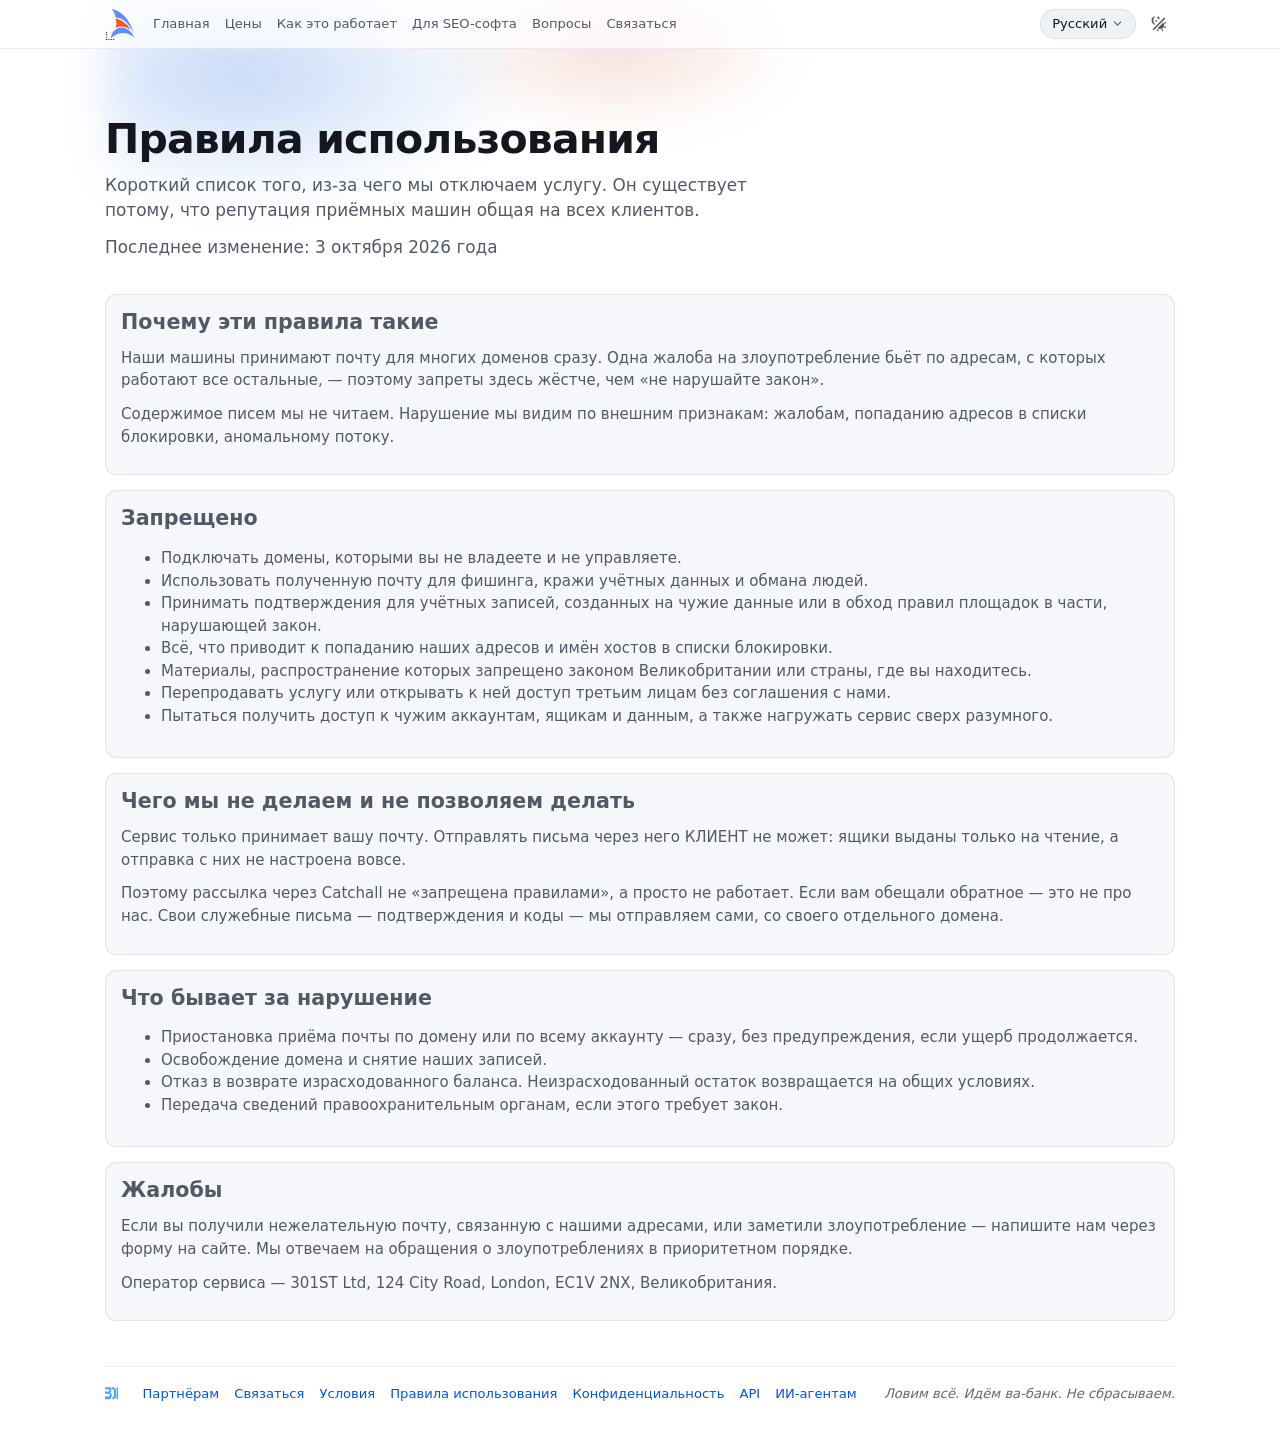
==== commit 6eba5ea4: "deploy dist-ru" ====
--- a/aup/index.html
+++ b/aup/index.html
@@ -25,7 +25,7 @@
   <meta name="theme-color" content="#0B0D12">
   <meta http-equiv="Content-Security-Policy" content="default-src 'self'; script-src 'self' 'sha256-zYDd12iFR72ogcPaOUfgF4iAfon8//iLSy+WFwXr9v0='; style-src 'self'; img-src 'self' data:; connect-src 'self'; form-action 'none'; base-uri 'none'">
   <script>try{var t=localStorage.getItem("theme");if(t==="dark"||t==="light")document.documentElement.setAttribute("data-theme",t)}catch(e){}</script>
-  <link rel="stylesheet" href="/assets/boot-DU4yrE-0.css">
+  <link rel="stylesheet" href="/assets/boot-zu3LIPMp.css">
   <script type="application/ld+json">[
 {"@context":"https://schema.org","@type":"Organization","@id":"https://ru.catchall.in/#org","name":"Catchall","legalName":"301ST Ltd","url":"https://ru.catchall.in","logo":"https://ru.catchall.in/apple-touch-icon.png","address":{"@type":"PostalAddress","addressLocality":"London","addressCountry":"GB"}},
 {"@context":"https://schema.org","@type":"WebSite","@id":"https://ru.catchall.in/#site","name":"Catchall","url":"https://ru.catchall.in","inLanguage":"ru","publisher":{"@id":"https://ru.catchall.in/#org"}}
@@ -56,7 +56,7 @@
     <section class="hero">
       <h1>Правила использования</h1>
       <p>Короткий список того, из-за чего мы отключаем услугу. Он существует потому, что репутация приёмных машин общая на всех клиентов.</p>
-      <p class="field__hint">Последнее изменение: 19 сентября 2026 года</p>
+      <p class="field__hint">Последнее изменение: 3 октября 2026 года</p>
     </section>
     <section class="card card--muted">
       <h2>Почему эти правила такие</h2>
@@ -96,8 +96,8 @@
     </section>
 
     </main>
-<footer class="foot"><a class="foot__brand" href="https://301.st" rel="noopener" aria-label="301ST Ltd, Лондон" title="301ST Ltd, Лондон"><span class="icon" data-icon="brand/301" aria-hidden="true"></span></a><a href="/contact/">Связаться</a><a href="/terms/">Условия</a><a href="/aup/">Правила использования</a><a href="/privacy/">Конфиденциальность</a><a href="https://catchall.in/api" hreflang="en" lang="en">API</a><a href="https://catchall.in/agents" hreflang="en" lang="en">ИИ-агентам</a><span class="foot__tag">Ловим всё. Идём ва-банк. Не сбрасываем.</span></footer>
+<footer class="foot"><a class="foot__brand" href="https://301.st" rel="noopener" aria-label="301ST Ltd, Лондон" title="301ST Ltd, Лондон"><span class="icon" data-icon="brand/301" aria-hidden="true"></span></a><a href="/partners/">Партнёрам</a><a href="/contact/">Связаться</a><a href="/terms/">Условия</a><a href="/aup/">Правила использования</a><a href="/privacy/">Конфиденциальность</a><a href="https://catchall.in/api" hreflang="en" lang="en">API</a><a href="https://catchall.in/agents" hreflang="en" lang="en">ИИ-агентам</a><span class="foot__tag">Ловим всё. Идём ва-банк. Не сбрасываем.</span></footer>
   </div>
-  <script type="module" src="/assets/site-5Uf62S9I.js"></script>
+  <script type="module" src="/assets/site-BHHA2vA6.js"></script>
 </body>
 </html>
--- a/assets/boot-zu3LIPMp.css
+++ b/assets/boot-zu3LIPMp.css
@@ -0,0 +1 @@
+:root{--lightningcss-light: ;--lightningcss-dark:initial;color-scheme:dark;--blue-900:#0a2a6b;--blue-800:#0040a8;--blue-700:#0055dc;--blue-500:#2f6fe8;--blue-400:#5e8bff;--blue-300:#82a6ff;--blue-200:#b8d1ff;--orange-900:#8f2a0a;--orange-800:#c43a0f;--orange-700:#d94a1a;--orange-500:#f48120;--orange-400:#f75622;--orange-300:#ff7a4d;--green-800:#0a6b42;--green-700:#0e7b4c;--green-400:#2ee6a6;--amber-800:#7f5200;--amber-700:#9a6200;--amber-400:#ffc24d;--red-800:#c41f40;--red-700:#d9264a;--red-400:#ff5c7a;--gray-950:#07080b;--gray-900:#0b0d12;--gray-850:#12151c;--gray-800:#181c25;--gray-700:#232834;--gray-600:#2e3441;--gray-500:#4a5160;--gray-400:#6e7580;--gray-350:#8a9099;--gray-300:#a2a8b6;--gray-200:#c9cdd6;--gray-150:#dfe2e8;--gray-100:#eef1f6;--gray-50:#f6f7fa;--white:#fff;--font-sans:system-ui, -apple-system, BlinkMacSystemFont, "Segoe UI", Roboto, sans-serif;--font-mono:ui-monospace, "Cascadia Mono", SFMono-Regular, Menlo, Consolas, monospace;--fs-xs:.75rem;--fs-sm:.875rem;--fs-md:1rem;--fs-lg:1.125rem;--fs-xl:1.375rem;--fs-2xl:1.75rem;--fs-display:clamp(2rem, 3.2vw, 3rem);--fs-body:.9375rem;--lh-body:1.5;--lh-tight:1.25;--fw-normal:400;--fw-medium:500;--fw-semibold:600;--fw-bold:700;--fs-control:clamp(.9rem, .88rem + .2vw, .95rem);--lh-control:1.25;--control-pad-y:.4em;--control-pad-x:.95em;--control-border:1px;--control-min-height:calc(1em * var(--lh-control) + 2 * var(--control-pad-y) + 2 * var(--control-border));--control-scale-sm:.88;--control-scale-lg:1.1;--r-pill:999px;--r-field:.6rem;--radius-xs:.25rem;--radius:.5rem;--radius-lg:.75rem;--radius-xl:1rem;--space-1:.25rem;--space-2:.5rem;--space-3:.75rem;--space-4:1rem;--space-5:1.5rem;--space-6:2rem;--space-7:3rem;--inline-gap:.5rem;--stack-gap:.75rem;--section-gap:var(--space-5);--border-width:1px;--transition-fast:.12s ease-out;--transition-md:.16s ease-out;--transition-slow:.24s ease-out;--z-base:1;--z-elevated:10;--z-dropdown:20;--z-header:100;--z-drawer:1000;--z-modal:2000;--z-tooltip:2200;--page-max:1100px;--content-max:760px;--page-gutter:var(--space-4);--header-height:3.5rem;--drawer-width:min(540px, 100vw);--dialog-width:min(560px, 92vw);--bg:var(--gray-900);--bg-elevated:var(--gray-850);--bg-soft:var(--gray-800);--bg-inset:var(--gray-950);--text:#e8eaf0;--text-muted:var(--gray-300);--text-subtle:var(--gray-350);--text-invert:var(--gray-900);--border-subtle:#ffffff12;--border-strong:#ffffff29;--soft-mix:14%;--primary:var(--blue-400);--primary-hover:var(--blue-300);--primary-soft:color-mix(in srgb, var(--primary) var(--soft-mix), transparent);--on-primary:var(--gray-900);--brand:var(--orange-400);--brand-hover:var(--orange-300);--brand-soft:color-mix(in srgb, var(--brand) var(--soft-mix), transparent);--on-brand:var(--gray-900);--ok:var(--green-400);--warning:var(--amber-400);--danger:var(--red-400);--info:var(--primary);--on-danger:var(--gray-900);--ok-soft:color-mix(in srgb, var(--ok) var(--soft-mix), transparent);--warning-soft:color-mix(in srgb, var(--warning) var(--soft-mix), transparent);--danger-soft:color-mix(in srgb, var(--danger) var(--soft-mix), transparent);--input-bg:color-mix(in srgb, var(--gray-950) 70%, transparent);--input-border:var(--border-strong);--input-border-focus:var(--primary);--shadow-sm:0 2px 8px #00000059;--shadow-md:0 6px 18px #00000073;--shadow-lg:0 18px 45px #000000a6;--glow-primary:0 0 0 1px color-mix(in srgb, var(--primary) 60%, transparent), 0 0 24px color-mix(in srgb, var(--primary) 35%, transparent);--glow-brand:0 0 0 1px color-mix(in srgb, var(--brand) 60%, transparent), 0 0 24px color-mix(in srgb, var(--brand) 35%, transparent);--glow-ok:0 0 12px color-mix(in srgb, var(--ok) 45%, transparent);--logo-orange:var(--orange-400);--logo-blue:var(--blue-400);--logo-ink:var(--text)}@media (prefers-color-scheme:light){:root:not([data-theme]){--lightningcss-light:initial;--lightningcss-dark: ;color-scheme:light;--bg:var(--white);--bg-elevated:var(--gray-50);--bg-soft:var(--gray-100);--bg-inset:var(--gray-150);--text:#14171d;--text-muted:#525966;--text-subtle:#626975;--text-invert:var(--white);--border-subtle:#0f172a14;--border-strong:#0f172a2e;--soft-mix:9%;--primary:var(--blue-700);--primary-hover:var(--blue-800);--on-primary:var(--white);--brand:var(--orange-800);--brand-hover:var(--orange-900);--on-brand:var(--white);--ok:var(--green-800);--warning:var(--amber-800);--danger:var(--red-800);--on-danger:var(--white);--input-bg:var(--white);--shadow-sm:0 2px 8px #00000014;--shadow-md:0 6px 18px #0000001f;--shadow-lg:0 18px 45px #00000038;--glow-primary:none;--glow-brand:none;--glow-ok:none;--logo-ink:var(--gray-900)}}:root[data-theme=light]{--lightningcss-light:initial;--lightningcss-dark: ;color-scheme:light;--bg:var(--white);--bg-elevated:var(--gray-50);--bg-soft:var(--gray-100);--bg-inset:var(--gray-150);--text:#14171d;--text-muted:#525966;--text-subtle:#626975;--text-invert:var(--white);--border-subtle:#0f172a14;--border-strong:#0f172a2e;--soft-mix:9%;--primary:var(--blue-700);--primary-hover:var(--blue-800);--on-primary:var(--white);--brand:var(--orange-800);--brand-hover:var(--orange-900);--on-brand:var(--white);--ok:var(--green-800);--warning:var(--amber-800);--danger:var(--red-800);--on-danger:var(--white);--input-bg:var(--white);--shadow-sm:0 2px 8px #00000014;--shadow-md:0 6px 18px #0000001f;--shadow-lg:0 18px 45px #00000038;--glow-primary:none;--glow-brand:none;--glow-ok:none;--logo-ink:var(--gray-900)}*,:before,:after{box-sizing:border-box}html{font-family:var(--font-sans);font-size:var(--fs-body);line-height:var(--lh-body);-webkit-text-size-adjust:100%;overflow-x:hidden}body{background:var(--bg);min-height:100dvh;color:var(--text);margin:0}a{color:var(--primary);text-decoration:none}a:hover{text-decoration:underline}h1,h2,h3,h4{margin:0 0 var(--space-3);line-height:var(--lh-tight);font-weight:var(--fw-semibold)}h1{font-size:var(--fs-2xl);letter-spacing:-.02em}h2{font-size:var(--fs-xl)}h3{font-size:var(--fs-lg)}h4{font-size:var(--fs-md)}p{margin:0 0 var(--space-3)}code,.mono{font-family:var(--font-mono);font-size:.92em}[hidden]{display:none!important}:focus-visible{outline:2px solid var(--primary);outline-offset:2px}.container{max-width:var(--page-max);padding:var(--space-5) var(--page-gutter) var(--space-7);margin-inline:auto}.container--narrow{max-width:var(--content-max)}.page-header{justify-content:space-between;align-items:center;gap:var(--space-3);margin-bottom:var(--space-4);flex-wrap:wrap;display:flex}.page-header h1,.page-header h2{margin:0}.stack{gap:var(--stack-gap);flex-direction:column;display:flex}.cluster,.row{align-items:center;gap:var(--inline-gap);flex-wrap:wrap;display:flex}.row--between{justify-content:space-between}.actions{gap:var(--space-2);margin-top:var(--space-3);flex-wrap:wrap;display:flex}.shell{z-index:var(--z-header);background:color-mix(in srgb, var(--bg-elevated) 88%, transparent);-webkit-backdrop-filter:blur(10px);backdrop-filter:blur(10px);border-bottom:var(--border-width) solid var(--border-subtle);position:sticky;top:0}.shell__in{max-width:var(--page-max);min-height:var(--header-height);padding-inline:var(--page-gutter);align-items:center;gap:var(--space-5);margin-inline:auto;display:flex}.shell__brand{align-items:center;gap:var(--space-2);color:var(--text);font-weight:var(--fw-bold);letter-spacing:-.01em;display:inline-flex}.shell__brand:hover{text-decoration:none}.shell__brand .icon{width:3.2em;height:2em;transition:filter var(--transition-md);flex:0 0 3.2em}.shell__brand:hover .icon{filter:drop-shadow(0 0 8px color-mix(in srgb, var(--brand) 60%, transparent))}.shell__nav{gap:var(--space-1);flex:1;display:flex}.shell__nav a{padding:var(--space-1) var(--space-3);border-radius:var(--r-pill);color:var(--text-muted);font-weight:var(--fw-medium);transition:color var(--transition-fast), background var(--transition-fast), box-shadow var(--transition-fast)}.shell__nav a:hover{color:var(--text);background:var(--bg-soft);text-decoration:none}.shell__nav a[aria-current=page]{color:var(--primary);background:var(--primary-soft);box-shadow:inset 0 0 0 1px color-mix(in srgb, var(--primary) 35%, transparent)}.shell__user{align-items:center;gap:var(--space-3);color:var(--text-subtle);font-size:var(--fs-sm);display:flex}.shell__help{color:var(--text-muted)}.shell__help:hover{color:var(--text)}.shell__balance{color:inherit}.shell__balance b{color:var(--text);font-family:var(--font-mono)}.shell__balance:hover b{text-decoration:underline}.shell__balance--low b,.shell__balance small{color:var(--warning)}.shell__balance small{margin-left:var(--space-1);font-size:var(--fs-xs)}.hero{padding:var(--space-7) 0 var(--space-5);max-width:680px;position:relative}.hero:before{content:"";z-index:-1;pointer-events:none;background:radial-gradient(60% 60% at 20% 30%, color-mix(in srgb, var(--primary) 22%, transparent), transparent 70%), radial-gradient(40% 40% at 75% 20%, color-mix(in srgb, var(--brand) 16%, transparent), transparent 70%);filter:blur(20px);height:140%;position:absolute;inset:-40% 0 auto}.hero .hero__mark{width:10rem;height:6.2rem;margin-bottom:var(--space-4);filter:drop-shadow(0 0 18px color-mix(in srgb, var(--brand) 35%, transparent));flex-basis:10rem}.hero h1{font-size:var(--fs-display);line-height:1.1;font-weight:var(--fw-bold)}.hero p{font-size:var(--fs-lg);color:var(--text-muted)}.price{font-size:var(--fs-xl);margin:var(--space-4) 0}.price b{color:var(--primary);font-weight:var(--fw-bold)}.price small{color:var(--text-subtle);font-size:var(--fs-sm);font-weight:var(--fw-normal)}.table-wrap .plans__table th[scope=row]{font-weight:var(--fw-normal);color:var(--text-muted)}.table-wrap .plans__table td{text-align:center;vertical-align:middle}.table-wrap .plans__table thead th.plans__tier{text-align:center;vertical-align:bottom;text-transform:none;letter-spacing:normal;white-space:normal;font-size:var(--fs-sm)}.plans__tier .badge{margin-bottom:var(--space-2)}.plans__name,.plans__tier .price,.plans__daily{display:block}.plans__name{font-size:var(--fs-lg);font-weight:var(--fw-bold);color:var(--text)}.plans__tier .price{margin:var(--space-2) 0 0}.plans__daily b{font-size:var(--fs-lg);color:var(--text)}.plans__daily small{color:var(--text-subtle);font-size:var(--fs-sm);font-weight:var(--fw-normal)}.table-wrap .plans__table .plans__tier--best,.table-wrap .plans__table .plans__best{background:var(--primary-soft)}.plans__yes{color:var(--ok)}.plans .field__hint{margin-top:var(--space-3)}@container table (width<=560px){.plans__table,.plans__table thead,.plans__table tbody,.plans__table tfoot{display:block}.plans__table tr{grid-template-columns:1fr 1fr;display:grid}.table-wrap .plans__table th[scope=row]{text-align:center;border-bottom:0;grid-column:1/-1;padding-bottom:0}.plans__table thead th:first-child,.plans__table tfoot td:first-child{display:none}.table-wrap .plans__table thead th.plans__tier{flex-direction:column;justify-content:flex-end;align-items:center;display:flex}}.landing{gap:var(--space-5);align-items:start;display:grid}.how .step-list+p{margin-top:var(--space-4)}.how p:last-child{margin-bottom:0}.foot{margin-top:var(--space-7);padding-top:var(--space-4);border-top:var(--border-width) solid var(--border-subtle);color:var(--text-subtle);font-size:var(--fs-sm);align-items:center;gap:var(--space-4);flex-wrap:wrap;display:flex}.foot__brand{display:inline-flex}.foot__brand .icon{width:1.5rem;height:1.5rem}.foot__tag{margin-left:auto;font-style:italic}@media (width>=769px){.landing--auth{grid-template-columns:minmax(0,400px) minmax(0,1fr)}}@media (width<=768px){.shell__in{gap:var(--space-2) var(--space-4);padding-block:var(--space-2);flex-wrap:wrap}.shell__nav{scrollbar-width:none;flex-basis:100%;order:3;min-width:0;overflow-x:auto}.shell__nav a{white-space:nowrap;flex-shrink:0}.container{padding-top:var(--space-4)}.hero{padding-top:var(--space-5)}}@media (prefers-reduced-motion:reduce){:root{--transition-fast:0s;--transition-md:0s;--transition-slow:0s}}.site-header{z-index:var(--z-header);background:var(--bg);border-bottom:var(--border-width) solid var(--border-subtle);position:sticky;top:0}@supports ((-webkit-backdrop-filter:blur(1px)) or (backdrop-filter:blur(1px))) and (background:color-mix(in srgb, red 50%, transparent)){.site-header{background:color-mix(in srgb, var(--bg) 72%, transparent);-webkit-backdrop-filter:blur(14px)saturate(150%)}}.site-header__inner{align-items:center;gap:var(--space-4);max-width:var(--page-max);padding:var(--space-2) var(--page-gutter);margin-inline:auto;display:flex}.brand{flex-shrink:0;align-items:center;display:inline-flex}.brand .icon{width:2.2em;height:2.2em;transition:filter var(--transition-md);flex-basis:2.2em}.site-header .burger-button{display:none}.primary-nav{gap:var(--space-4);font-size:var(--fs-sm);display:flex}.primary-nav a{color:var(--text-muted)}.primary-nav a:hover,.primary-nav a[aria-current=page]{color:var(--text)}.header-actions{align-items:center;gap:var(--space-2);margin-left:auto;display:flex}@media (width<=899px){.site-header .burger-button{display:inline-flex}.primary-nav{display:none}body.mobile-menu-open .primary-nav{z-index:var(--z-dropdown);padding:var(--space-2);background:var(--bg-elevated);border:var(--border-width) solid var(--border-subtle);border-radius:var(--radius);box-shadow:var(--shadow-md);flex-direction:column;gap:0;display:flex;position:absolute;top:100%;left:0;right:0}body.mobile-menu-open .primary-nav a{padding:var(--space-2) var(--space-3);border-radius:var(--radius-xs)}body.mobile-menu-open .primary-nav a:hover{background:var(--bg-soft)}}@media (scripting:none){.site-header .burger-button,[data-theme-toggle]{display:none}.primary-nav{flex-wrap:wrap;display:flex}}.icon{vertical-align:-.15em;flex:0 0 1em;width:1em;height:1em;display:inline-flex}.icon svg{fill:currentColor;width:100%;height:100%}.icon--sm{flex-basis:.85em;width:.85em;height:.85em}.btn-icon>svg{fill:currentColor;width:1.25em;height:1.25em}.btn .icon,.btn-icon .icon{vertical-align:0;flex-basis:1.25em;width:1.25em;height:1.25em}.btn,.btn-icon,.chip,.field input:not([type=radio],[type=checkbox]),.field textarea,.field select{font:inherit;font-size:var(--fs-control);line-height:var(--lh-control);min-height:var(--control-min-height);border:var(--control-border) solid transparent}.btn{padding:var(--control-pad-y) var(--control-pad-x);border-radius:var(--r-pill);border-color:var(--border-strong);background:var(--bg-soft);color:var(--text);font-weight:var(--fw-medium);white-space:nowrap;cursor:pointer;transition:background var(--transition-fast), border-color var(--transition-fast), box-shadow var(--transition-md), color var(--transition-fast);justify-content:center;align-items:center;gap:.5em;display:inline-flex}.btn:hover{border-color:var(--text-subtle);text-decoration:none}.btn:disabled{opacity:.55;cursor:default}.btn:focus-visible{box-shadow:var(--glow-primary,0 0 0 2px var(--primary));outline:none}.btn--primary{background:var(--primary);border-color:var(--primary);color:var(--on-primary)}.btn--primary:hover{background:var(--primary-hover);border-color:var(--primary-hover);box-shadow:var(--glow-primary)}.btn--ghost{border-color:var(--border-strong);background:0 0}.btn--danger{border-color:color-mix(in srgb, var(--danger) 45%, transparent);color:var(--danger);background:0 0}.btn--danger:hover{background:var(--danger-soft);border-color:var(--danger)}.btn--cf{background:var(--brand);border-color:var(--brand);color:var(--on-brand)}.btn--cf:hover{background:var(--brand-hover);border-color:var(--brand-hover)}.btn--sm{font-size:calc(var(--fs-control) * var(--control-scale-sm))}.btn--lg{font-size:calc(var(--fs-control) * var(--control-scale-lg));padding-inline:calc(var(--control-pad-x) * 1.3)}.btn--link{color:var(--primary);padding-inline:var(--space-1);background:0 0;border-color:#0000;min-height:0}.btn--link:hover{text-decoration:underline}.btn-icon{width:var(--control-min-height);height:var(--control-min-height);border-radius:var(--r-pill);color:var(--text-muted);cursor:pointer;transition:background var(--transition-fast), color var(--transition-fast);background:0 0;border-color:#0000;justify-content:center;align-items:center;padding:0;display:inline-flex}.btn-icon:hover{background:var(--bg-soft);color:var(--text)}.btn-icon--sm{vertical-align:middle;width:calc(1em + .75rem);height:calc(1em + .75rem)}.btn-icon--danger:hover{color:var(--danger);background:var(--danger-soft)}.btn-icon:focus-visible{box-shadow:var(--glow-primary,0 0 0 2px var(--primary));outline:none}.btn.is-copied,.btn-icon.is-copied{color:var(--ok);border-color:color-mix(in srgb, var(--ok) 48%, transparent);background:var(--ok-soft)}.field{margin-bottom:var(--space-4)}.field>label,.field__label{margin-bottom:var(--space-1);font-size:var(--fs-sm);color:var(--text-muted);display:block}.field input:not([type=radio],[type=checkbox]),.field textarea,.field select{width:100%;padding:var(--control-pad-y) var(--control-pad-x);border-radius:var(--r-field);border-color:var(--input-border);background:var(--input-bg);color:var(--text);transition:border-color var(--transition-fast), box-shadow var(--transition-fast)}.field input:focus-visible,.field textarea:focus-visible,.field select:focus-visible{border-color:var(--input-border-focus);box-shadow:0 0 0 3px var(--primary-soft);outline:none}.field textarea{min-height:4.5em;font-family:var(--font-mono);font-size:var(--fs-sm);resize:vertical}.field[data-status=error] input,.field[data-status=error] textarea{border-color:var(--danger);box-shadow:0 0 0 3px var(--danger-soft)}.field__hint{margin-top:var(--space-1);font-size:var(--fs-xs);color:var(--text-subtle)}.field__hint--ok{color:var(--ok)}.field__hint--err{color:var(--danger)}::placeholder{color:var(--text-subtle);opacity:1}.radios{gap:var(--space-2);flex-wrap:wrap;display:flex}.radios label{padding:var(--control-pad-y) var(--control-pad-x);border-radius:var(--r-pill);border:var(--control-border) solid var(--border-strong);color:var(--text);font-size:var(--fs-control);cursor:pointer;transition:border-color var(--transition-fast), background var(--transition-fast);align-items:center;gap:.5em;margin:0;display:inline-flex}.radios label:hover{border-color:var(--text-subtle)}.radios label:has(input:checked){border-color:var(--primary);background:var(--primary-soft);color:var(--primary)}.radios input{accent-color:var(--primary);margin:0}.radios label:has(input:disabled){color:var(--text-subtle);cursor:not-allowed;border-style:dashed}.card{--card-pad:var(--space-4);background:var(--bg-elevated);border:var(--border-width) solid var(--border-subtle);border-radius:var(--radius-lg);padding:var(--card-pad);margin-bottom:var(--space-4)}.card--muted{color:var(--text-muted)}.card--soft{background:var(--bg-soft)}.card--form{max-width:34rem}.card>h2:first-child,.card>h3:first-child,.card>.row:first-child h2{margin-top:0}.card-grid{gap:var(--space-4);grid-template-columns:repeat(auto-fit,minmax(260px,1fr));display:grid}.badge{border-radius:var(--r-pill);border:var(--border-width) solid transparent;font-size:var(--fs-xs);font-weight:var(--fw-medium);white-space:nowrap;color:var(--text-muted);background:var(--bg-soft);align-items:center;gap:.35em;padding:.1em .65em;display:inline-flex}.badge--ok{color:var(--ok);background:var(--ok-soft)}.badge--wait{color:var(--text-muted);border-color:var(--border-strong);background:0 0}.badge--act{color:var(--warning);background:var(--warning-soft)}.badge--err{color:var(--danger);background:var(--danger-soft)}.badge--muted{color:var(--text-subtle);border-color:var(--border-subtle);background:0 0}.badge--cf{color:var(--brand);background:var(--brand-soft)}.badge--live{color:var(--ok);background:var(--ok-soft);box-shadow:var(--glow-ok)}.badge--live:before{content:"";background:currentColor;border-radius:50%;width:.5em;height:.5em}.banner{gap:var(--space-2);padding:var(--space-3) var(--space-4);margin-bottom:var(--space-3);border-radius:var(--radius);border:var(--border-width) solid var(--border-subtle);background:var(--bg-elevated);border-left-width:3px;align-items:flex-start;display:flex}.banner--info{border-left-color:var(--primary)}.banner--warn{border-left-color:var(--warning);background:var(--warning-soft)}.banner--err{border-left-color:var(--danger);background:var(--danger-soft)}.msg{min-height:1.4em;margin-top:var(--space-2);font-size:var(--fs-sm);color:var(--text-muted)}.msg--err{color:var(--danger)}.msg--ok{color:var(--ok)}.record{margin:var(--space-2) 0;padding:var(--space-3) var(--space-4);border-radius:var(--radius);border:var(--border-width) solid var(--border-subtle);background:var(--bg-inset)}.record>b{margin-bottom:var(--space-1);font-size:var(--fs-sm);color:var(--text-muted);display:block}.record__row{gap:var(--space-2);padding:var(--space-1) 0;grid-template-columns:5.5rem 1fr auto;align-items:center;display:grid}.record__row>:only-child{grid-column:1/-1}.record__row>span:first-child{font-size:var(--fs-xs);color:var(--text-subtle)}.record__row code{word-break:break-all;color:var(--text)}.record__row>.badge{justify-self:start}.qr{width:13rem;max-width:100%;margin:var(--space-4) auto;padding:var(--space-3);border-radius:var(--radius);background:#fff}.qr svg{width:100%;height:auto;display:block}dialog{width:var(--dialog-width);padding:var(--space-5);border:var(--border-width) solid var(--border-strong);border-radius:var(--radius-xl);background:var(--bg-elevated);color:var(--text);box-shadow:var(--shadow-lg)}dialog::backdrop{background:color-mix(in srgb, var(--gray-950) 65%, transparent);-webkit-backdrop-filter:blur(2px);backdrop-filter:blur(2px)}dialog h2{margin-bottom:var(--space-4)}.drawer{width:var(--drawer-width);border-width:0 0 0 var(--border-width);overscroll-behavior:contain;max-width:none;height:100dvh;max-height:none;animation:drawer-in var(--transition-slow);border-radius:0;margin:0;position:fixed;inset:0 0 0 auto;overflow-y:auto}.drawer:has(>.drawer__head){padding-top:0}.drawer__head{z-index:var(--z-elevated);align-items:center;gap:var(--space-2);margin:0 calc(-1 * var(--space-5)) var(--space-4);padding:var(--space-3) var(--space-5);background:var(--bg-elevated);border-bottom:var(--border-width) solid var(--border-subtle);display:flex;position:sticky;top:0}.drawer__activity{left:0;right:0;bottom:calc(-1 * var(--border-width));opacity:0;pointer-events:none;background:color-mix(in srgb, var(--primary) 30%, transparent);height:3px;transition:opacity var(--transition-md);position:absolute;overflow:hidden}.drawer__activity[data-activity=cf],.drawer__activity[data-activity=ours]{opacity:1}.drawer__activity[data-activity=cf]{background:color-mix(in srgb, var(--brand) 30%, transparent)}.drawer__activity:before{content:"";color:var(--primary);background:linear-gradient(90deg,#0000 0%,currentColor 50%,#0000 100%);position:absolute;inset:0;transform:translate(-100%)}.drawer__activity[data-activity=cf]:before{color:var(--brand)}.drawer__activity[data-activity=cf]:before,.drawer__activity[data-activity=ours]:before{animation:1.5s ease-in-out infinite activity-shimmer}@keyframes activity-shimmer{0%{transform:translate(-100%)}to{transform:translate(100%)}}@media (prefers-reduced-motion:reduce){.drawer__activity[data-activity=ours]{background:var(--primary)}.drawer__activity[data-activity=cf]{background:var(--brand)}.drawer__activity[data-activity=cf]:before,.drawer__activity[data-activity=ours]:before{animation:none}}.drawer__head h2{overflow-wrap:anywhere;flex:1;min-width:0;margin-bottom:0}.drawer__head .btn-icon{flex-shrink:0}@keyframes drawer-in{0%{transform:translate(100%)}}body:has(dialog[open]){overflow:hidden}.steps{margin:var(--space-3) 0;gap:var(--space-1);flex-wrap:wrap;padding:0;list-style:none;display:flex}.steps li{border-radius:var(--radius-xs);font-size:var(--fs-xs);color:var(--text-subtle);background:var(--bg-soft);padding:.1em .6em}.steps li.is-done{color:var(--ok);background:var(--ok-soft)}.steps li.is-now{color:var(--on-primary);background:var(--primary)}.help{margin:var(--space-2) 0 var(--space-3);font-size:var(--fs-sm)}.help>summary{cursor:pointer;color:var(--primary)}.help[open]>summary{margin-bottom:var(--space-3)}.help .record{margin:var(--space-2) 0}.step-list{gap:var(--space-3);flex-direction:column;margin:0;padding:0;list-style:none;display:flex}.step-item{gap:var(--space-3);align-items:flex-start;display:flex}.step-number{background:var(--primary);width:1.5rem;height:1.5rem;color:var(--on-primary);font-weight:var(--fw-bold);font-size:var(--fs-xs);border-radius:50%;flex-shrink:0;justify-content:center;align-items:center;margin-top:.1em;display:inline-flex}.step-text{color:var(--text)}.fieldset-group{min-width:0;margin:var(--space-4) 0 0;padding:var(--space-2) var(--space-4) var(--space-4);border:var(--border-width) solid var(--border-subtle);border-radius:var(--radius)}.fieldset-group>legend{padding:0 var(--space-2);margin-left:calc(var(--space-2) * -1);font-size:var(--fs-md);font-weight:var(--fw-semibold)}.fieldset-group>.kv{margin-top:0}.fieldset-group>:last-child:not(.field){margin-bottom:0}.fieldset-group:has(.field){padding-bottom:0}.fieldset-group>.msg:empty{min-height:0;margin:0}.kv{align-items:baseline;gap:var(--space-1) var(--space-4);margin:var(--space-4) 0 0;font-size:var(--fs-sm);grid-template-columns:max-content 1fr;display:grid}.kv dt{color:var(--text-subtle)}.kv dd{word-break:break-all;margin:0}.stat{margin-right:var(--space-5);display:inline-block}.stat b{font-size:var(--fs-2xl);font-family:var(--font-mono);color:var(--primary);display:block}.stat span{font-size:var(--fs-xs);color:var(--text-subtle)}.empty{padding:var(--space-6);text-align:center;color:var(--text-subtle)}.auth{max-width:400px}.auth__tabs{gap:var(--space-1);margin-bottom:var(--space-4);display:flex}.auth__tabs a{padding:var(--space-1) var(--space-3);border-radius:var(--r-pill);color:var(--text-muted)}.auth__tabs a:hover{color:var(--text);text-decoration:none}.auth__tabs a[aria-selected=true]{color:var(--primary);background:var(--primary-soft)}.hp{width:1px;height:1px;position:absolute;top:auto;left:-10000px;overflow:hidden}.turnstile:empty{display:none}.turnstile{margin-block:var(--space-2,.5rem)}.faq{gap:var(--space-5);flex-direction:column;display:flex}.faq__item h2{font-size:var(--fs-lg);margin-bottom:var(--space-2)}.faq__item p{color:var(--text-muted);margin:0}.btn-chip{align-items:center;gap:var(--space-1);padding:var(--space-1) var(--space-3);border:var(--border-width) solid var(--border-subtle);border-radius:var(--r-pill);background:var(--bg-soft);color:var(--text);font:inherit;font-size:var(--fs-sm);cursor:pointer;transition:border-color var(--transition-fast);display:inline-flex}.btn-chip:hover{border-color:var(--border-strong)}.btn-chip__label{white-space:nowrap}.btn-chip__chevron{width:1em;height:1em;color:var(--text-subtle);transition:transform var(--transition-fast);flex-basis:1em}.dropdown__trigger[aria-expanded=true] .btn-chip__chevron{transform:rotate(180deg)}.dropdown{position:relative}.dropdown__menu{top:calc(100% + var(--space-1));z-index:var(--z-dropdown);min-width:100%;padding:var(--space-1);background:var(--bg-elevated);border:var(--border-width) solid var(--border-subtle);border-radius:var(--radius);box-shadow:var(--shadow-md);display:none;position:absolute;right:0}.dropdown--open .dropdown__menu{display:block}@media (scripting:none){.dropdown__trigger{display:none}.dropdown__menu{gap:var(--space-2);min-width:0;box-shadow:none;background:0 0;border:0;flex-wrap:wrap;padding:0;display:flex;position:static}}.lang-switcher .dropdown__menu{max-height:60vh;overflow-y:auto}.lang-switcher__item{padding:var(--space-1) var(--space-3);border-radius:var(--radius-xs);color:var(--text-muted);white-space:nowrap;display:block}.lang-switcher__item:hover{background:var(--bg-soft);color:var(--text);text-decoration:none}.lang-switcher__item.is-active{color:var(--text);font-weight:var(--fw-bold)}.pagination{justify-content:space-between;align-items:center;gap:var(--inline-gap);margin-top:var(--space-3);display:flex}.pagination__info{font-size:var(--fs-sm);color:var(--text-muted)}.pagination__controls{gap:var(--inline-gap);display:flex}@media (width<=768px){.pagination{flex-direction:column;align-items:stretch}.pagination__controls{justify-content:center}}.table-wrap{padding:0;overflow-x:auto;container:table/inline-size}.table__cell-narrow{display:none}@container table (width<=690px){th[data-priority=low],td[data-priority=low]{display:none}}@container table (width<=600px){th[data-priority=medium],td[data-priority=medium]{display:none}}@container table (width<=480px){th[data-priority=high],td[data-priority=high]{display:none}.table__cell-narrow{display:block}}.table--nowrap td{white-space:nowrap}.table-wrap table,.table{border-collapse:collapse;width:100%;font-size:var(--fs-sm)}.table-wrap th,.table-wrap td,.table th,.table td{padding:var(--space-2) var(--space-3);text-align:left;vertical-align:top;border-bottom:var(--border-width) solid var(--border-subtle)}.table-wrap thead th,.table thead th{font-size:var(--fs-xs);font-weight:var(--fw-medium);text-transform:uppercase;letter-spacing:.04em;color:var(--text-subtle);background:var(--bg-soft);white-space:nowrap}.table-wrap tbody tr:last-child td,.table tbody tr:last-child td{border-bottom:0}.table-wrap thead th:first-child{border-top-left-radius:var(--radius-lg)}.table-wrap thead th:last-child{border-top-right-radius:var(--radius-lg)}tr[data-row]{cursor:pointer;transition:background var(--transition-fast)}tr[data-row]:hover td{background:var(--bg-soft)}tr[data-row]:focus-visible{box-shadow:inset 0 0 0 2px var(--primary);outline:none}.table__row--muted td{color:var(--text-subtle)}.table__cell--alert{color:var(--warning);font-weight:var(--fw-semibold)}.table__cell-actions{text-align:right;white-space:nowrap}.table__cell-actions .btn,.table__cell-actions .btn-icon{vertical-align:middle}th[aria-sort]{color:var(--primary)}th[aria-sort=ascending]:after,th[aria-sort=descending]:after{content:"";border:1.5px solid;border-width:0 1.5px 1.5px 0;width:.5em;height:.5em;margin-left:.4em;display:inline-block;transform:rotate(45deg)translateY(-.2em)}th[aria-sort=ascending]:after{transform:rotate(-135deg)translateY(-.1em)}.table-wrap .empty{padding:var(--space-6)}
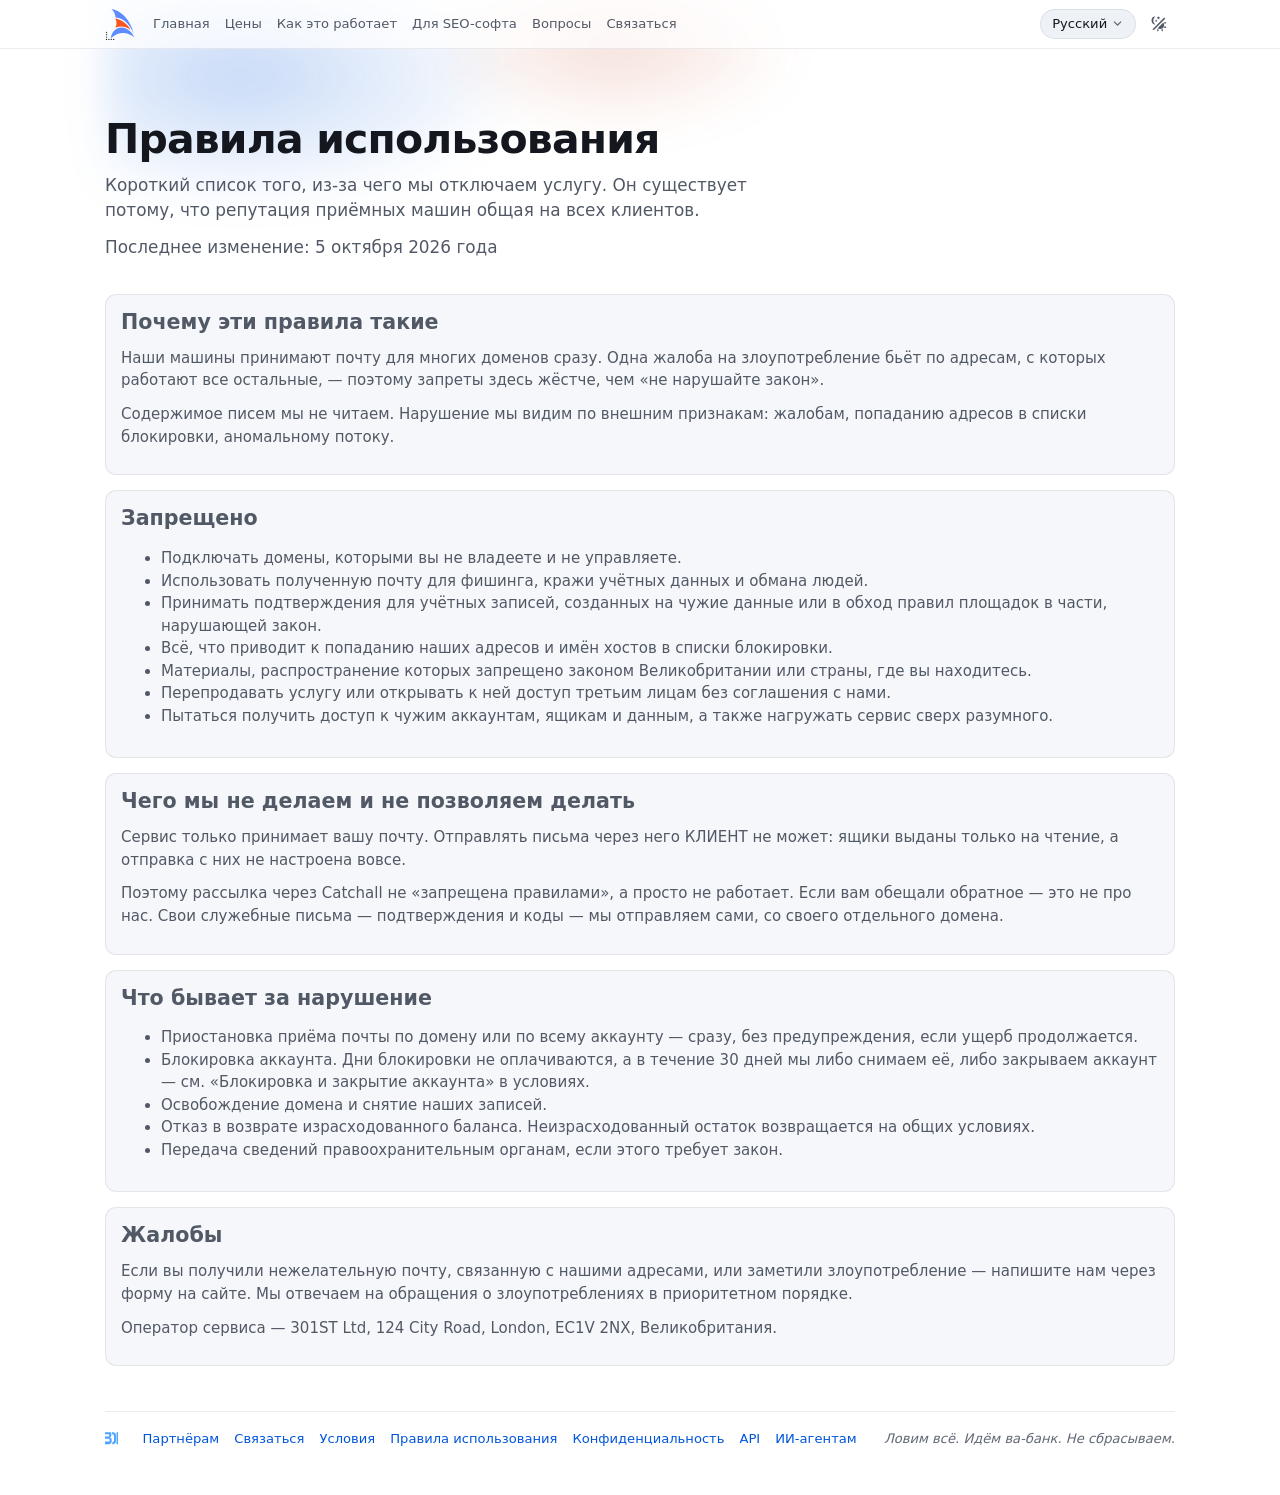
==== commit f7f6ee32: "deploy dist-ru" ====
--- a/aup/index.html
+++ b/aup/index.html
@@ -56,7 +56,7 @@
     <section class="hero">
       <h1>Правила использования</h1>
       <p>Короткий список того, из-за чего мы отключаем услугу. Он существует потому, что репутация приёмных машин общая на всех клиентов.</p>
-      <p class="field__hint">Последнее изменение: 3 октября 2026 года</p>
+      <p class="field__hint">Последнее изменение: 5 октября 2026 года</p>
     </section>
     <section class="card card--muted">
       <h2>Почему эти правила такие</h2>
@@ -84,6 +84,7 @@
       <h2>Что бывает за нарушение</h2>
       <ul>
         <li>Приостановка приёма почты по домену или по всему аккаунту — сразу, без предупреждения, если ущерб продолжается.</li>
+        <li>Блокировка аккаунта. Дни блокировки не оплачиваются, а в течение 30 дней мы либо снимаем её, либо закрываем аккаунт — см. «Блокировка и закрытие аккаунта» в условиях.</li>
         <li>Освобождение домена и снятие наших записей.</li>
         <li>Отказ в возврате израсходованного баланса. Неизрасходованный остаток возвращается на общих условиях.</li>
         <li>Передача сведений правоохранительным органам, если этого требует закон.</li>
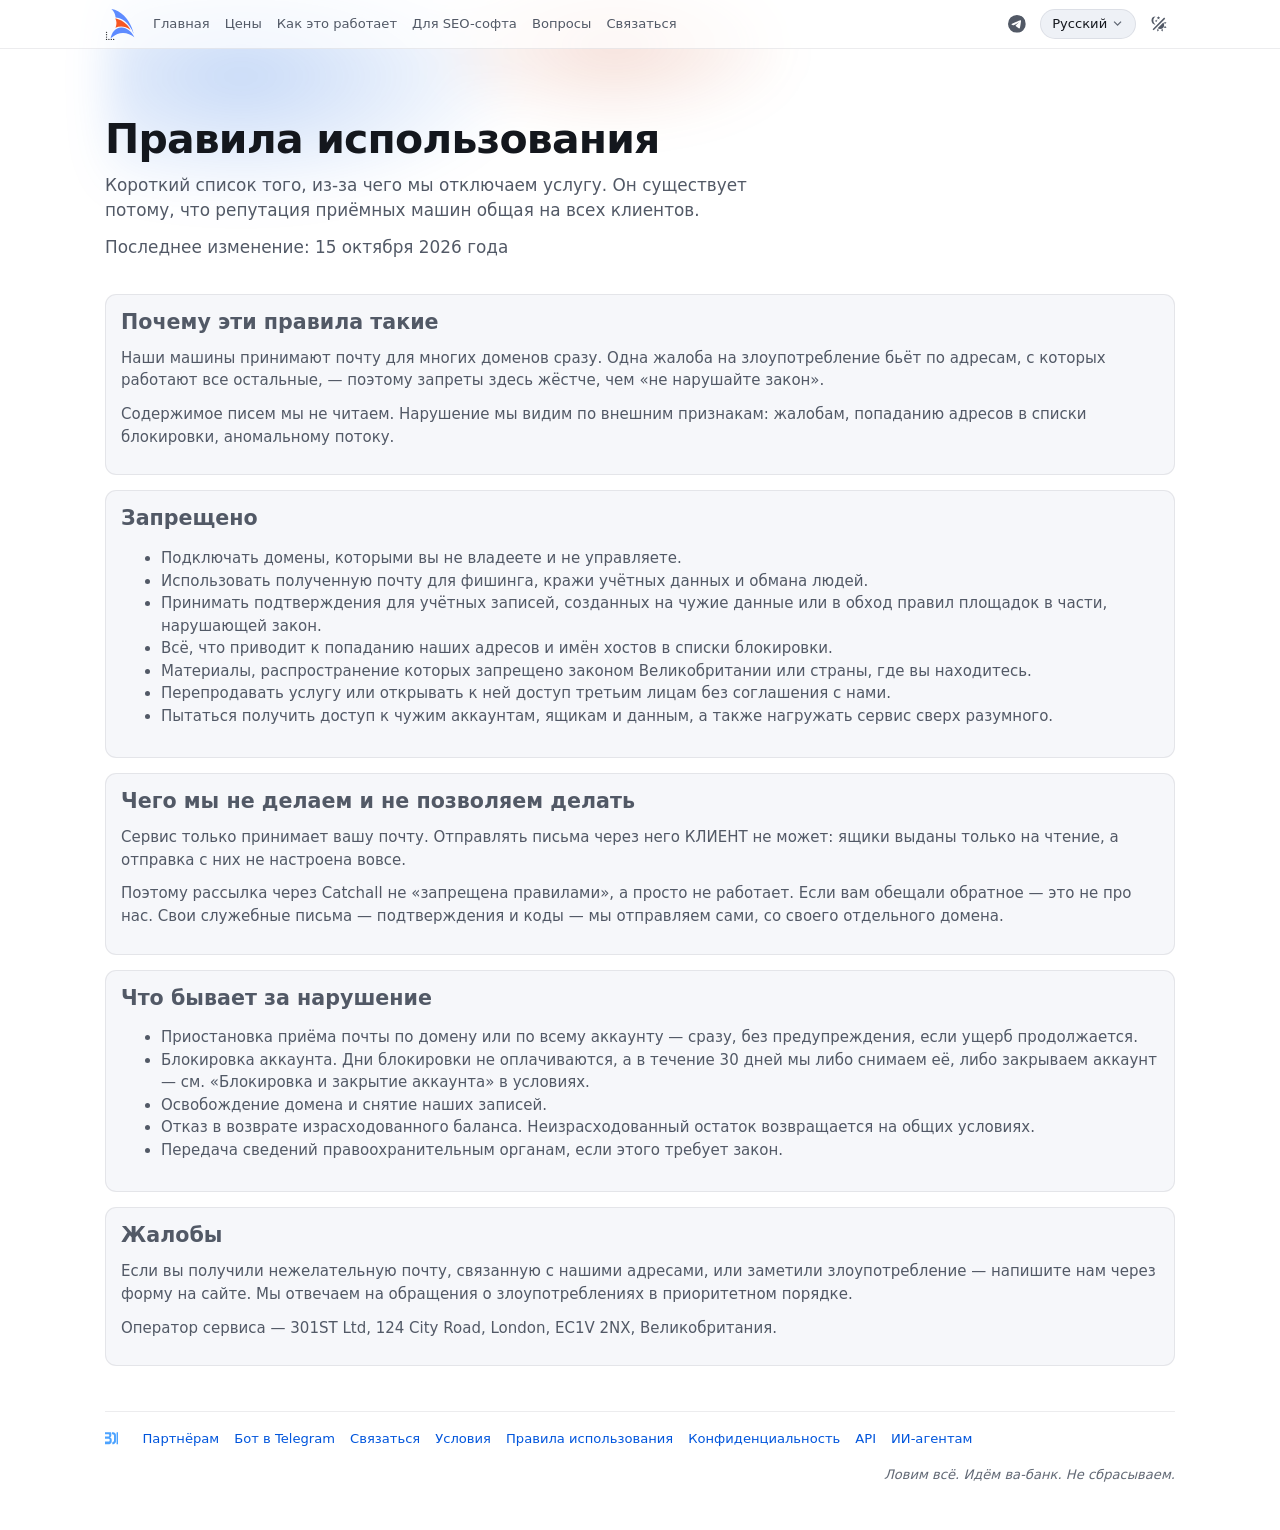
==== commit 94ed62bc: "deploy dist-ru" ====
--- a/aup/index.html
+++ b/aup/index.html
@@ -25,7 +25,7 @@
   <meta name="theme-color" content="#0B0D12">
   <meta http-equiv="Content-Security-Policy" content="default-src 'self'; script-src 'self' 'sha256-zYDd12iFR72ogcPaOUfgF4iAfon8//iLSy+WFwXr9v0='; style-src 'self'; img-src 'self' data:; connect-src 'self'; form-action 'none'; base-uri 'none'">
   <script>try{var t=localStorage.getItem("theme");if(t==="dark"||t==="light")document.documentElement.setAttribute("data-theme",t)}catch(e){}</script>
-  <link rel="stylesheet" href="/assets/boot-zu3LIPMp.css">
+  <link rel="stylesheet" href="/assets/boot-C5l4kJ3Q.css">
   <script type="application/ld+json">[
 {"@context":"https://schema.org","@type":"Organization","@id":"https://ru.catchall.in/#org","name":"Catchall","legalName":"301ST Ltd","url":"https://ru.catchall.in","logo":"https://ru.catchall.in/apple-touch-icon.png","address":{"@type":"PostalAddress","addressLocality":"London","addressCountry":"GB"}},
 {"@context":"https://schema.org","@type":"WebSite","@id":"https://ru.catchall.in/#site","name":"Catchall","url":"https://ru.catchall.in","inLanguage":"ru","publisher":{"@id":"https://ru.catchall.in/#org"}}
@@ -39,6 +39,7 @@
         <nav class="primary-nav" aria-label="Catchall"><a href="/">Главная</a><a href="/pricing/">Цены</a><a href="/how-it-works/">Как это работает</a><a href="/for-seo-tools/">Для SEO-софта</a><a href="/faq/">Вопросы</a><a href="/contact/">Связаться</a></nav>
         <div class="header-actions">
           
+          <a class="btn-icon" href="https://t.me/allinmailbot" rel="noopener" data-icon="mono/telegram" aria-label="Catchall в Telegram" title="Catchall в Telegram"></a>
           <div class="dropdown lang-switcher" data-dropdown>
           <button type="button" class="btn-chip dropdown__trigger" aria-expanded="false" aria-label="Язык">
             <span class="btn-chip__label" lang="ru">Русский</span>
@@ -56,7 +57,7 @@
     <section class="hero">
       <h1>Правила использования</h1>
       <p>Короткий список того, из-за чего мы отключаем услугу. Он существует потому, что репутация приёмных машин общая на всех клиентов.</p>
-      <p class="field__hint">Последнее изменение: 5 октября 2026 года</p>
+      <p class="field__hint">Последнее изменение: 15 октября 2026 года</p>
     </section>
     <section class="card card--muted">
       <h2>Почему эти правила такие</h2>
@@ -97,8 +98,8 @@
     </section>
 
     </main>
-<footer class="foot"><a class="foot__brand" href="https://301.st" rel="noopener" aria-label="301ST Ltd, Лондон" title="301ST Ltd, Лондон"><span class="icon" data-icon="brand/301" aria-hidden="true"></span></a><a href="/partners/">Партнёрам</a><a href="/contact/">Связаться</a><a href="/terms/">Условия</a><a href="/aup/">Правила использования</a><a href="/privacy/">Конфиденциальность</a><a href="https://catchall.in/api" hreflang="en" lang="en">API</a><a href="https://catchall.in/agents" hreflang="en" lang="en">ИИ-агентам</a><span class="foot__tag">Ловим всё. Идём ва-банк. Не сбрасываем.</span></footer>
+<footer class="foot"><a class="foot__brand" href="https://301.st" rel="noopener" aria-label="301ST Ltd, Лондон" title="301ST Ltd, Лондон"><span class="icon" data-icon="brand/301" aria-hidden="true"></span></a><a href="/partners/">Партнёрам</a><a href="/telegram/">Бот в Telegram</a><a href="/contact/">Связаться</a><a href="/terms/">Условия</a><a href="/aup/">Правила использования</a><a href="/privacy/">Конфиденциальность</a><a href="https://catchall.in/api" hreflang="en" lang="en">API</a><a href="https://catchall.in/agents" hreflang="en" lang="en">ИИ-агентам</a><span class="foot__tag">Ловим всё. Идём ва-банк. Не сбрасываем.</span></footer>
   </div>
-  <script type="module" src="/assets/site-BHHA2vA6.js"></script>
+  <script type="module" src="/assets/site-Dp0JJJ3i.js"></script>
 </body>
 </html>
--- a/assets/boot-C5l4kJ3Q.css
+++ b/assets/boot-C5l4kJ3Q.css
@@ -0,0 +1 @@
+:root{--lightningcss-light: ;--lightningcss-dark:initial;color-scheme:dark;--blue-900:#0a2a6b;--blue-800:#0040a8;--blue-700:#0055dc;--blue-500:#2f6fe8;--blue-400:#5e8bff;--blue-300:#82a6ff;--blue-200:#b8d1ff;--orange-900:#8f2a0a;--orange-800:#c43a0f;--orange-700:#d94a1a;--orange-500:#f48120;--orange-400:#f75622;--orange-300:#ff7a4d;--green-800:#0a6b42;--green-700:#0e7b4c;--green-400:#2ee6a6;--amber-800:#7f5200;--amber-700:#9a6200;--amber-400:#ffc24d;--red-800:#c41f40;--red-700:#d9264a;--red-400:#ff5c7a;--gray-950:#07080b;--gray-900:#0b0d12;--gray-850:#12151c;--gray-800:#181c25;--gray-700:#232834;--gray-600:#2e3441;--gray-500:#4a5160;--gray-400:#6e7580;--gray-350:#8a9099;--gray-300:#a2a8b6;--gray-200:#c9cdd6;--gray-150:#dfe2e8;--gray-100:#eef1f6;--gray-50:#f6f7fa;--white:#fff;--font-sans:system-ui, -apple-system, BlinkMacSystemFont, "Segoe UI", Roboto, sans-serif;--font-mono:ui-monospace, "Cascadia Mono", SFMono-Regular, Menlo, Consolas, monospace;--fs-xs:.75rem;--fs-sm:.875rem;--fs-md:1rem;--fs-lg:1.125rem;--fs-xl:1.375rem;--fs-2xl:1.75rem;--fs-display:clamp(2rem, 3.2vw, 3rem);--fs-body:.9375rem;--lh-body:1.5;--lh-tight:1.25;--fw-normal:400;--fw-medium:500;--fw-semibold:600;--fw-bold:700;--fs-control:clamp(.9rem, .88rem + .2vw, .95rem);--lh-control:1.25;--control-pad-y:.4em;--control-pad-x:.95em;--control-border:1px;--control-min-height:calc(1em * var(--lh-control) + 2 * var(--control-pad-y) + 2 * var(--control-border));--control-scale-sm:.88;--control-scale-lg:1.1;--r-pill:999px;--r-field:.6rem;--radius-xs:.25rem;--radius:.5rem;--radius-lg:.75rem;--radius-xl:1rem;--space-1:.25rem;--space-2:.5rem;--space-3:.75rem;--space-4:1rem;--space-5:1.5rem;--space-6:2rem;--space-7:3rem;--inline-gap:.5rem;--stack-gap:.75rem;--section-gap:var(--space-5);--border-width:1px;--transition-fast:.12s ease-out;--transition-md:.16s ease-out;--transition-slow:.24s ease-out;--z-base:1;--z-elevated:10;--z-dropdown:20;--z-header:100;--z-drawer:1000;--z-modal:2000;--z-tooltip:2200;--page-max:1100px;--content-max:760px;--page-gutter:var(--space-4);--header-height:3.5rem;--drawer-width:min(540px, 100vw);--dialog-width:min(560px, 92vw);--bg:var(--gray-900);--bg-elevated:var(--gray-850);--bg-soft:var(--gray-800);--bg-inset:var(--gray-950);--text:#e8eaf0;--text-muted:var(--gray-300);--text-subtle:var(--gray-350);--text-invert:var(--gray-900);--border-subtle:#ffffff12;--border-strong:#ffffff29;--soft-mix:14%;--primary:var(--blue-400);--primary-hover:var(--blue-300);--primary-soft:color-mix(in srgb, var(--primary) var(--soft-mix), transparent);--on-primary:var(--gray-900);--brand:var(--orange-400);--brand-hover:var(--orange-300);--brand-soft:color-mix(in srgb, var(--brand) var(--soft-mix), transparent);--on-brand:var(--gray-900);--ok:var(--green-400);--warning:var(--amber-400);--danger:var(--red-400);--info:var(--primary);--on-danger:var(--gray-900);--ok-soft:color-mix(in srgb, var(--ok) var(--soft-mix), transparent);--warning-soft:color-mix(in srgb, var(--warning) var(--soft-mix), transparent);--danger-soft:color-mix(in srgb, var(--danger) var(--soft-mix), transparent);--input-bg:color-mix(in srgb, var(--gray-950) 70%, transparent);--input-border:var(--border-strong);--input-border-focus:var(--primary);--shadow-sm:0 2px 8px #00000059;--shadow-md:0 6px 18px #00000073;--shadow-lg:0 18px 45px #000000a6;--glow-primary:0 0 0 1px color-mix(in srgb, var(--primary) 60%, transparent), 0 0 24px color-mix(in srgb, var(--primary) 35%, transparent);--glow-brand:0 0 0 1px color-mix(in srgb, var(--brand) 60%, transparent), 0 0 24px color-mix(in srgb, var(--brand) 35%, transparent);--glow-ok:0 0 12px color-mix(in srgb, var(--ok) 45%, transparent);--logo-orange:var(--orange-400);--logo-blue:var(--blue-400);--logo-ink:var(--text)}@media (prefers-color-scheme:light){:root:not([data-theme]){--lightningcss-light:initial;--lightningcss-dark: ;color-scheme:light;--bg:var(--white);--bg-elevated:var(--gray-50);--bg-soft:var(--gray-100);--bg-inset:var(--gray-150);--text:#14171d;--text-muted:#525966;--text-subtle:#626975;--text-invert:var(--white);--border-subtle:#0f172a14;--border-strong:#0f172a2e;--soft-mix:9%;--primary:var(--blue-700);--primary-hover:var(--blue-800);--on-primary:var(--white);--brand:var(--orange-800);--brand-hover:var(--orange-900);--on-brand:var(--white);--ok:var(--green-800);--warning:var(--amber-800);--danger:var(--red-800);--on-danger:var(--white);--input-bg:var(--white);--shadow-sm:0 2px 8px #00000014;--shadow-md:0 6px 18px #0000001f;--shadow-lg:0 18px 45px #00000038;--glow-primary:none;--glow-brand:none;--glow-ok:none;--logo-ink:var(--gray-900)}}:root[data-theme=light]{--lightningcss-light:initial;--lightningcss-dark: ;color-scheme:light;--bg:var(--white);--bg-elevated:var(--gray-50);--bg-soft:var(--gray-100);--bg-inset:var(--gray-150);--text:#14171d;--text-muted:#525966;--text-subtle:#626975;--text-invert:var(--white);--border-subtle:#0f172a14;--border-strong:#0f172a2e;--soft-mix:9%;--primary:var(--blue-700);--primary-hover:var(--blue-800);--on-primary:var(--white);--brand:var(--orange-800);--brand-hover:var(--orange-900);--on-brand:var(--white);--ok:var(--green-800);--warning:var(--amber-800);--danger:var(--red-800);--on-danger:var(--white);--input-bg:var(--white);--shadow-sm:0 2px 8px #00000014;--shadow-md:0 6px 18px #0000001f;--shadow-lg:0 18px 45px #00000038;--glow-primary:none;--glow-brand:none;--glow-ok:none;--logo-ink:var(--gray-900)}*,:before,:after{box-sizing:border-box}html{font-family:var(--font-sans);font-size:var(--fs-body);line-height:var(--lh-body);-webkit-text-size-adjust:100%;overflow-x:hidden}body{background:var(--bg);min-height:100dvh;color:var(--text);margin:0}a{color:var(--primary);text-decoration:none}a:hover{text-decoration:underline}h1,h2,h3,h4{margin:0 0 var(--space-3);line-height:var(--lh-tight);font-weight:var(--fw-semibold)}h1{font-size:var(--fs-2xl);letter-spacing:-.02em}h2{font-size:var(--fs-xl)}h3{font-size:var(--fs-lg)}h4{font-size:var(--fs-md)}p{margin:0 0 var(--space-3)}code,.mono{font-family:var(--font-mono);font-size:.92em}[hidden]{display:none!important}.sr-only{clip:rect(0 0 0 0);white-space:nowrap;border:0;width:1px;height:1px;margin:-1px;padding:0;position:absolute;overflow:hidden}:focus-visible{outline:2px solid var(--primary);outline-offset:2px}.container{max-width:var(--page-max);padding:var(--space-5) var(--page-gutter) var(--space-7);margin-inline:auto}.container--narrow{max-width:var(--content-max)}.page-header{justify-content:space-between;align-items:flex-start;gap:var(--space-3);margin-bottom:var(--space-4);padding-bottom:var(--space-3);border-bottom:var(--border-width) solid var(--border-subtle);display:flex}.page-header h1,.page-header h2{margin:0}.page-header__title{min-width:0}.page-header__subtitle{margin:var(--space-1) 0 0;max-width:70ch;font-size:var(--fs-sm);color:var(--text-muted)}.page-header__subtitle:empty{display:none}.page-header__actions{gap:var(--space-2);flex-wrap:wrap;flex-shrink:0;display:flex}@media (width<=768px){.page-header{flex-direction:column;align-items:stretch}.page-header__actions{align-self:flex-end}}.stack{gap:var(--stack-gap);flex-direction:column;display:flex}.cluster,.row{align-items:center;gap:var(--inline-gap);flex-wrap:wrap;display:flex}.row--between{justify-content:space-between}.actions{gap:var(--space-2);margin-top:var(--space-3);flex-wrap:wrap;display:flex}.shell{z-index:var(--z-header);background:color-mix(in srgb, var(--bg-elevated) 88%, transparent);-webkit-backdrop-filter:blur(10px);backdrop-filter:blur(10px);border-bottom:var(--border-width) solid var(--border-subtle);position:sticky;top:0}.shell__in{max-width:var(--page-max);min-height:var(--header-height);padding-inline:var(--page-gutter);align-items:center;gap:var(--space-5);margin-inline:auto;display:flex}.shell__brand{align-items:center;gap:var(--space-2);color:var(--text);font-weight:var(--fw-bold);letter-spacing:-.01em;display:inline-flex}.shell__brand:hover{text-decoration:none}.shell__brand .icon{width:3.2em;height:2em;transition:filter var(--transition-md);flex:0 0 3.2em}.shell__brand:hover .icon{filter:drop-shadow(0 0 8px color-mix(in srgb, var(--brand) 60%, transparent))}.shell__nav{gap:var(--space-1);flex:1;display:flex}.shell__nav a{padding:var(--space-1) var(--space-3);border-radius:var(--r-pill);color:var(--text-muted);font-weight:var(--fw-medium);transition:color var(--transition-fast), background var(--transition-fast), box-shadow var(--transition-fast)}.shell__nav a:hover{color:var(--text);background:var(--bg-soft);text-decoration:none}.shell__nav a[aria-current=page]{color:var(--primary);background:var(--primary-soft);box-shadow:inset 0 0 0 1px color-mix(in srgb, var(--primary) 35%, transparent)}.shell__user{align-items:center;gap:var(--space-3);color:var(--text-subtle);font-size:var(--fs-sm);display:flex}.shell__help{color:var(--text-muted)}.shell__help:hover{color:var(--text)}.shell__balance{color:inherit}.shell__balance b{color:var(--text);font-family:var(--font-mono)}.shell__balance:hover b{text-decoration:underline}.shell__balance--low b,.shell__balance small{color:var(--warning)}.shell__balance small{margin-left:var(--space-1);font-size:var(--fs-xs)}.hero{padding:var(--space-7) 0 var(--space-5);max-width:680px;position:relative}.hero:before{content:"";z-index:-1;pointer-events:none;background:radial-gradient(60% 60% at 20% 30%, color-mix(in srgb, var(--primary) 22%, transparent), transparent 70%), radial-gradient(40% 40% at 75% 20%, color-mix(in srgb, var(--brand) 16%, transparent), transparent 70%);filter:blur(20px);height:140%;position:absolute;inset:-40% 0 auto}.hero .hero__mark{width:10rem;height:6.2rem;margin-bottom:var(--space-4);filter:drop-shadow(0 0 18px color-mix(in srgb, var(--brand) 35%, transparent));flex-basis:10rem}.hero h1{font-size:var(--fs-display);line-height:1.1;font-weight:var(--fw-bold)}.hero p{font-size:var(--fs-lg);color:var(--text-muted)}.price{font-size:var(--fs-xl);margin:var(--space-4) 0}.price b{color:var(--primary);font-weight:var(--fw-bold)}.price small{color:var(--text-subtle);font-size:var(--fs-sm);font-weight:var(--fw-normal)}.table-wrap .plans__table th[scope=row]{font-weight:var(--fw-normal);color:var(--text-muted)}.table-wrap .plans__table td{text-align:center;vertical-align:middle}.table-wrap .plans__table thead th.plans__tier{text-align:center;vertical-align:bottom;text-transform:none;letter-spacing:normal;white-space:normal;font-size:var(--fs-sm)}.plans__tier .badge{margin-bottom:var(--space-2)}.plans__name,.plans__tier .price,.plans__daily{display:block}.plans__name{font-size:var(--fs-lg);font-weight:var(--fw-bold);color:var(--text)}.plans__tier .price{margin:var(--space-2) 0 0}.plans__daily b{font-size:var(--fs-lg);color:var(--text)}.plans__daily small{color:var(--text-subtle);font-size:var(--fs-sm);font-weight:var(--fw-normal)}.table-wrap .plans__table .plans__tier--best,.table-wrap .plans__table .plans__best{background:var(--primary-soft)}.plans__yes{color:var(--ok)}.plans .field__hint{margin-top:var(--space-3)}@container table (width<=560px){.plans__table,.plans__table thead,.plans__table tbody,.plans__table tfoot{display:block}.plans__table tr{grid-template-columns:1fr 1fr;display:grid}.table-wrap .plans__table th[scope=row]{text-align:center;border-bottom:0;grid-column:1/-1;padding-bottom:0}.plans__table thead th:first-child,.plans__table tfoot td:first-child{display:none}.table-wrap .plans__table thead th.plans__tier{flex-direction:column;justify-content:flex-end;align-items:center;display:flex}}.landing{gap:var(--space-5);align-items:start;display:grid}.how .step-list+p{margin-top:var(--space-4)}.how p:last-child{margin-bottom:0}.foot{margin-top:var(--space-7);padding-top:var(--space-4);border-top:var(--border-width) solid var(--border-subtle);color:var(--text-subtle);font-size:var(--fs-sm);align-items:center;gap:var(--space-4);flex-wrap:wrap;display:flex}.foot__brand{display:inline-flex}.foot__brand .icon{width:1.5rem;height:1.5rem}.foot__tag{margin-left:auto;font-style:italic}@media (width>=769px){.landing--auth{grid-template-columns:minmax(0,400px) minmax(0,1fr)}}@media (width<=768px){.shell__in{gap:var(--space-2) var(--space-4);padding-block:var(--space-2);flex-wrap:wrap}.shell__nav{scrollbar-width:none;flex-basis:100%;order:3;min-width:0;overflow-x:auto}.shell__nav a{white-space:nowrap;flex-shrink:0}.container{padding-top:var(--space-4)}.hero{padding-top:var(--space-5)}}@media (prefers-reduced-motion:reduce){:root{--transition-fast:0s;--transition-md:0s;--transition-slow:0s}}.site-header{z-index:var(--z-header);background:var(--bg);border-bottom:var(--border-width) solid var(--border-subtle);position:sticky;top:0}@supports ((-webkit-backdrop-filter:blur(1px)) or (backdrop-filter:blur(1px))) and (background:color-mix(in srgb, red 50%, transparent)){.site-header{background:color-mix(in srgb, var(--bg) 72%, transparent);-webkit-backdrop-filter:blur(14px)saturate(150%)}}.site-header__inner{align-items:center;gap:var(--space-4);max-width:var(--page-max);padding:var(--space-2) var(--page-gutter);margin-inline:auto;display:flex}.brand{flex-shrink:0;align-items:center;display:inline-flex}.brand .icon{width:2.2em;height:2.2em;transition:filter var(--transition-md);flex-basis:2.2em}.site-header .burger-button{display:none}.primary-nav{gap:var(--space-4);font-size:var(--fs-sm);display:flex}.primary-nav a{color:var(--text-muted)}.primary-nav a:hover,.primary-nav a[aria-current=page]{color:var(--text)}.header-actions{align-items:center;gap:var(--space-2);margin-left:auto;display:flex}@media (width<=899px){.site-header .burger-button{display:inline-flex}.primary-nav{display:none}body.mobile-menu-open .primary-nav{z-index:var(--z-dropdown);padding:var(--space-2);background:var(--bg-elevated);border:var(--border-width) solid var(--border-subtle);border-radius:var(--radius);box-shadow:var(--shadow-md);flex-direction:column;gap:0;display:flex;position:absolute;top:100%;left:0;right:0}body.mobile-menu-open .primary-nav a{padding:var(--space-2) var(--space-3);border-radius:var(--radius-xs)}body.mobile-menu-open .primary-nav a:hover{background:var(--bg-soft)}}@media (scripting:none){.site-header .burger-button,[data-theme-toggle]{display:none}.primary-nav{flex-wrap:wrap;display:flex}}.icon{vertical-align:-.15em;flex:0 0 1em;width:1em;height:1em;display:inline-flex}.icon svg{fill:currentColor;width:100%;height:100%}.icon--sm{flex-basis:.85em;width:.85em;height:.85em}.btn-icon>svg{fill:currentColor;width:1.25em;height:1.25em}.btn .icon,.btn-icon .icon{vertical-align:0;flex-basis:1.25em;width:1.25em;height:1.25em}.btn,.btn-icon,.chip,.field input:not([type=radio],[type=checkbox]),.field textarea,.field select{font:inherit;font-size:var(--fs-control);line-height:var(--lh-control);min-height:var(--control-min-height);border:var(--control-border) solid transparent}.btn{padding:var(--control-pad-y) var(--control-pad-x);border-radius:var(--r-pill);border-color:var(--border-strong);background:var(--bg-soft);color:var(--text);font-weight:var(--fw-medium);white-space:nowrap;cursor:pointer;transition:background var(--transition-fast), border-color var(--transition-fast), box-shadow var(--transition-md), color var(--transition-fast);justify-content:center;align-items:center;gap:.5em;display:inline-flex}.btn:hover{border-color:var(--text-subtle);text-decoration:none}.btn:disabled{opacity:.55;cursor:default}.btn:focus-visible{box-shadow:var(--glow-primary,0 0 0 2px var(--primary));outline:none}.btn--primary{background:var(--primary);border-color:var(--primary);color:var(--on-primary)}.btn--primary:hover{background:var(--primary-hover);border-color:var(--primary-hover);box-shadow:var(--glow-primary)}.btn--ghost{border-color:var(--border-strong);background:0 0}.btn--danger{border-color:color-mix(in srgb, var(--danger) 45%, transparent);color:var(--danger);background:0 0}.btn--danger:hover{background:var(--danger-soft);border-color:var(--danger)}.btn--cf{background:var(--brand);border-color:var(--brand);color:var(--on-brand)}.btn--cf:hover{background:var(--brand-hover);border-color:var(--brand-hover)}.btn--sm{font-size:calc(var(--fs-control) * var(--control-scale-sm))}.btn--lg{font-size:calc(var(--fs-control) * var(--control-scale-lg));padding-inline:calc(var(--control-pad-x) * 1.3)}.btn--link{color:var(--primary);padding-inline:var(--space-1);background:0 0;border-color:#0000;min-height:0}.btn--link:hover{text-decoration:underline}.btn-icon{width:var(--control-min-height);height:var(--control-min-height);border-radius:var(--r-pill);color:var(--text-muted);cursor:pointer;transition:background var(--transition-fast), color var(--transition-fast);background:0 0;border-color:#0000;justify-content:center;align-items:center;padding:0;display:inline-flex}.btn-icon:hover{background:var(--bg-soft);color:var(--text)}.btn-icon--sm{vertical-align:middle;width:calc(1em + .75rem);height:calc(1em + .75rem)}.btn-icon--danger:hover{color:var(--danger);background:var(--danger-soft)}.btn-icon:focus-visible{box-shadow:var(--glow-primary,0 0 0 2px var(--primary));outline:none}.btn.is-copied,.btn-icon.is-copied{color:var(--ok);border-color:color-mix(in srgb, var(--ok) 48%, transparent);background:var(--ok-soft)}.field{margin-bottom:var(--space-4)}.field>label,.field__label{margin-bottom:var(--space-1);font-size:var(--fs-sm);color:var(--text-muted);display:block}.field input:not([type=radio],[type=checkbox]),.field textarea,.field select{width:100%;padding:var(--control-pad-y) var(--control-pad-x);border-radius:var(--r-field);border-color:var(--input-border);background:var(--input-bg);color:var(--text);transition:border-color var(--transition-fast), box-shadow var(--transition-fast)}.field input:focus-visible,.field textarea:focus-visible,.field select:focus-visible{border-color:var(--input-border-focus);box-shadow:0 0 0 3px var(--primary-soft);outline:none}.field textarea{min-height:4.5em;font-family:var(--font-mono);font-size:var(--fs-sm);resize:vertical}.field[data-status=error] input,.field[data-status=error] textarea{border-color:var(--danger);box-shadow:0 0 0 3px var(--danger-soft)}.field__combo{align-items:center;gap:var(--space-1);display:flex}.field__combo>input:first-child{min-width:calc(7ch + 2 * var(--control-pad-x));flex:1 1 0}.field__combo>input:last-child{flex:4 1 0;min-width:0}.field__combo-dot{color:var(--text-muted);font-size:var(--fs-control)}.field__hint{margin-top:var(--space-1);font-size:var(--fs-xs);color:var(--text-subtle)}.field__hint--ok{color:var(--ok)}.field__hint--err{color:var(--danger)}::placeholder{color:var(--text-subtle);opacity:1}.radios{gap:var(--space-2);flex-wrap:wrap;display:flex}.radios label{padding:var(--control-pad-y) var(--control-pad-x);border-radius:var(--r-pill);border:var(--control-border) solid var(--border-strong);color:var(--text);font-size:var(--fs-control);cursor:pointer;transition:border-color var(--transition-fast), background var(--transition-fast);align-items:center;gap:.5em;margin:0;display:inline-flex}.radios label:hover{border-color:var(--text-subtle)}.radios label:has(input:checked){border-color:var(--primary);background:var(--primary-soft);color:var(--primary)}.radios input{accent-color:var(--primary);margin:0}.radios label:has(input:disabled){color:var(--text-subtle);cursor:not-allowed;border-style:dashed}.card{--card-pad:var(--space-4);background:var(--bg-elevated);border:var(--border-width) solid var(--border-subtle);border-radius:var(--radius-lg);padding:var(--card-pad);margin-bottom:var(--space-4)}.card--muted{color:var(--text-muted)}.card--soft{background:var(--bg-soft)}.card--accent{border-color:var(--primary)}.card--form{max-width:34rem}.card__header{align-items:center;gap:var(--space-2);margin-bottom:var(--space-3);flex-wrap:wrap;display:flex}.card__header:not(:has(>:not([hidden],.sr-only))){margin-bottom:0}.card>h2:first-child,.card>h3:first-child,.card>.row:first-child h2{margin-top:0}.card-grid{gap:var(--space-4);grid-template-columns:repeat(auto-fit,minmax(260px,1fr));display:grid}.badge{border-radius:var(--r-pill);border:var(--border-width) solid transparent;font-size:var(--fs-xs);font-weight:var(--fw-medium);white-space:nowrap;color:var(--text-muted);background:var(--bg-soft);align-items:center;gap:.35em;padding:.1em .65em;display:inline-flex}.badge--ok{color:var(--ok);background:var(--ok-soft)}.badge--wait{color:var(--text-muted);border-color:var(--border-strong);background:0 0}.badge--act{color:var(--warning);background:var(--warning-soft)}.badge--err{color:var(--danger);background:var(--danger-soft)}.badge--muted{color:var(--text-subtle);border-color:var(--border-subtle);background:0 0}.badge--cf{color:var(--brand);background:var(--brand-soft)}.badge--live{color:var(--ok);background:var(--ok-soft);box-shadow:var(--glow-ok)}.badge--live:before{content:"";background:currentColor;border-radius:50%;width:.5em;height:.5em}.banner{gap:var(--space-2);padding:var(--space-3) var(--space-4);margin-bottom:var(--space-3);border-radius:var(--radius);border:var(--border-width) solid var(--border-subtle);background:var(--bg-elevated);border-left-width:3px;align-items:flex-start;display:flex}.banner--info{border-left-color:var(--primary)}.banner--warn{border-left-color:var(--warning);background:var(--warning-soft)}.banner--err{border-left-color:var(--danger);background:var(--danger-soft)}.msg{min-height:1.4em;margin-top:var(--space-2);font-size:var(--fs-sm);color:var(--text-muted)}.msg--err{color:var(--danger)}.msg--ok{color:var(--ok)}.record{margin:var(--space-2) 0;padding:var(--space-3) var(--space-4);border-radius:var(--radius);border:var(--border-width) solid var(--border-subtle);background:var(--bg-inset)}.record>b{margin-bottom:var(--space-1);font-size:var(--fs-sm);color:var(--text-muted);display:block}.record__row{gap:var(--space-2);padding:var(--space-1) 0;grid-template-columns:5.5rem 1fr auto;align-items:center;display:grid}.record__row>:only-child{grid-column:1/-1}.record__row>span:first-child{font-size:var(--fs-xs);color:var(--text-subtle)}.record__row code{word-break:break-all;color:var(--text)}.record__row>.badge{justify-self:start}.qr{width:13rem;max-width:100%;margin:var(--space-4) auto;padding:var(--space-3);border-radius:var(--radius);background:#fff}.qr svg{width:100%;height:auto;display:block}dialog{width:var(--dialog-width);padding:var(--space-5);border:var(--border-width) solid var(--border-strong);border-radius:var(--radius-xl);background:var(--bg-elevated);color:var(--text);box-shadow:var(--shadow-lg)}dialog::backdrop{background:color-mix(in srgb, var(--gray-950) 65%, transparent);-webkit-backdrop-filter:blur(2px);backdrop-filter:blur(2px)}dialog h2{margin-bottom:var(--space-4)}.drawer{width:var(--drawer-width);border-width:0 0 0 var(--border-width);overscroll-behavior:contain;max-width:none;height:100dvh;max-height:none;animation:drawer-in var(--transition-slow);border-radius:0;margin:0;position:fixed;inset:0 0 0 auto;overflow-y:auto}.drawer:has(>.drawer__head){padding-top:0}.drawer__head{z-index:var(--z-elevated);align-items:center;gap:var(--space-2);margin:0 calc(-1 * var(--space-5)) var(--space-4);padding:var(--space-3) var(--space-5);background:var(--bg-elevated);border-bottom:var(--border-width) solid var(--border-subtle);display:flex;position:sticky;top:0}.drawer__activity{left:0;right:0;bottom:calc(-1 * var(--border-width));opacity:0;pointer-events:none;background:color-mix(in srgb, var(--primary) 30%, transparent);height:3px;transition:opacity var(--transition-md);position:absolute;overflow:hidden}.drawer__activity[data-activity=cf],.drawer__activity[data-activity=ours]{opacity:1}.drawer__activity[data-activity=cf]{background:color-mix(in srgb, var(--brand) 30%, transparent)}.drawer__activity:before{content:"";color:var(--primary);background:linear-gradient(90deg,#0000 0%,currentColor 50%,#0000 100%);position:absolute;inset:0;transform:translate(-100%)}.drawer__activity[data-activity=cf]:before{color:var(--brand)}.drawer__activity[data-activity=cf]:before,.drawer__activity[data-activity=ours]:before{animation:1.5s ease-in-out infinite activity-shimmer}@keyframes activity-shimmer{0%{transform:translate(-100%)}to{transform:translate(100%)}}@media (prefers-reduced-motion:reduce){.drawer__activity[data-activity=ours]{background:var(--primary)}.drawer__activity[data-activity=cf]{background:var(--brand)}.drawer__activity[data-activity=cf]:before,.drawer__activity[data-activity=ours]:before{animation:none}}.drawer__head h2{overflow-wrap:anywhere;flex:1;min-width:0;margin-bottom:0}.drawer__head .btn-icon{flex-shrink:0}@keyframes drawer-in{0%{transform:translate(100%)}}body:has(dialog[open]){overflow:hidden}.steps{margin:var(--space-3) 0;gap:var(--space-1);flex-wrap:wrap;padding:0;list-style:none;display:flex}.steps li{border-radius:var(--radius-xs);font-size:var(--fs-xs);color:var(--text-subtle);background:var(--bg-soft);padding:.1em .6em}.steps li.is-done{color:var(--ok);background:var(--ok-soft)}.steps li.is-now{color:var(--on-primary);background:var(--primary)}.help{margin:var(--space-2) 0 var(--space-3);font-size:var(--fs-sm)}.help>summary{cursor:pointer;color:var(--primary)}.help[open]>summary{margin-bottom:var(--space-3)}.help .record{margin:var(--space-2) 0}.step-list{gap:var(--space-3);flex-direction:column;margin:0;padding:0;list-style:none;display:flex}.step-item{gap:var(--space-3);align-items:flex-start;display:flex}.step-number{background:var(--primary);width:1.5rem;height:1.5rem;color:var(--on-primary);font-weight:var(--fw-bold);font-size:var(--fs-xs);border-radius:50%;flex-shrink:0;justify-content:center;align-items:center;margin-top:.1em;display:inline-flex}.step-text{color:var(--text)}.fieldset-group{min-width:0;margin:var(--space-4) 0 0;padding:var(--space-2) var(--space-4) var(--space-4);border:var(--border-width) solid var(--border-subtle);border-radius:var(--radius)}.fieldset-group>legend{padding:0 var(--space-2);margin-left:calc(var(--space-2) * -1);font-size:var(--fs-md);font-weight:var(--fw-semibold)}.fieldset-group>.kv{margin-top:0}.fieldset-group>:last-child:not(.field){margin-bottom:0}.fieldset-group:has(.field){padding-bottom:0}.fieldset-group>.msg:empty{min-height:0;margin:0}.kv{align-items:baseline;gap:var(--space-1) var(--space-4);margin:var(--space-4) 0 0;font-size:var(--fs-sm);grid-template-columns:max-content 1fr;display:grid}.kv dt{color:var(--text-subtle)}.kv dd{word-break:break-all;margin:0}.stat{margin-right:var(--space-5);display:inline-block}.stat b{font-size:var(--fs-2xl);font-family:var(--font-mono);color:var(--primary);display:block}.stat span{font-size:var(--fs-xs);color:var(--text-subtle)}.empty{padding:var(--space-6);text-align:center;color:var(--text-subtle)}.empty__icon{margin:0 auto var(--space-2);color:var(--text-subtle);font-size:1.75rem;display:block}.empty__title{font-weight:var(--fw-medium);color:var(--text);margin:0}.empty__text{margin:var(--space-1) 0 0}.empty .btn{margin-top:var(--space-3)}.empty--error .empty__icon,.empty--error .empty__title{color:var(--danger)}.auth{max-width:400px}.auth__tabs{gap:var(--space-1);margin-bottom:var(--space-4);display:flex}.auth__tabs a{padding:var(--space-1) var(--space-3);border-radius:var(--r-pill);color:var(--text-muted)}.auth__tabs a:hover{color:var(--text);text-decoration:none}.auth__tabs a[aria-selected=true]{color:var(--primary);background:var(--primary-soft)}.hp{width:1px;height:1px;position:absolute;top:auto;left:-10000px;overflow:hidden}.turnstile:empty{display:none}.turnstile{margin-block:var(--space-2,.5rem)}.faq{gap:var(--space-5);flex-direction:column;display:flex}.faq__item h2{font-size:var(--fs-lg);margin-bottom:var(--space-2)}.faq__item p{color:var(--text-muted);margin:0}.btn-chip{align-items:center;gap:var(--space-1);padding:var(--space-1) var(--space-3);border:var(--border-width) solid var(--border-subtle);border-radius:var(--r-pill);background:var(--bg-soft);color:var(--text);font:inherit;font-size:var(--fs-sm);cursor:pointer;transition:border-color var(--transition-fast);display:inline-flex}.btn-chip:hover{border-color:var(--border-strong)}.btn-chip__label{white-space:nowrap}.btn-chip__chevron{width:1em;height:1em;color:var(--text-subtle);transition:transform var(--transition-fast);flex-basis:1em}.dropdown__trigger[aria-expanded=true] .btn-chip__chevron{transform:rotate(180deg)}.dropdown{position:relative}.dropdown__menu{top:calc(100% + var(--space-1));z-index:var(--z-dropdown);min-width:100%;padding:var(--space-1);background:var(--bg-elevated);border:var(--border-width) solid var(--border-subtle);border-radius:var(--radius);box-shadow:var(--shadow-md);display:none;position:absolute;right:0}.dropdown--open .dropdown__menu{display:block}@media (scripting:none){.dropdown__trigger{display:none}.dropdown__menu{gap:var(--space-2);min-width:0;box-shadow:none;background:0 0;border:0;flex-wrap:wrap;padding:0;display:flex;position:static}}.lang-switcher .dropdown__menu{max-height:60vh;overflow-y:auto}.lang-switcher__item{padding:var(--space-1) var(--space-3);border-radius:var(--radius-xs);color:var(--text-muted);white-space:nowrap;display:block}.lang-switcher__item:hover{background:var(--bg-soft);color:var(--text);text-decoration:none}.lang-switcher__item.is-active{color:var(--text);font-weight:var(--fw-bold)}.pagination{justify-content:space-between;align-items:center;gap:var(--inline-gap);margin-top:var(--space-3);display:flex}.pagination__info{font-size:var(--fs-sm);color:var(--text-muted)}.pagination__controls{gap:var(--inline-gap);display:flex}@media (width<=768px){.pagination{flex-direction:column;align-items:stretch}.pagination__controls{justify-content:center}}.table-search{max-width:28rem;padding:var(--control-pad-y) var(--control-pad-x);min-height:var(--control-min-height);font-size:var(--fs-control);line-height:var(--lh-control);border:var(--control-border) solid var(--input-border);border-radius:var(--r-field);background:var(--input-bg);color:var(--text-muted);transition:border-color var(--transition-fast), box-shadow var(--transition-fast);flex:16rem;align-items:center;gap:.5em;display:flex}.table-search:focus-within{border-color:var(--input-border-focus);box-shadow:0 0 0 3px var(--primary-soft)}.table-search__input{min-width:0;font:inherit;color:var(--text);appearance:none;background:0 0;border:0;outline:none;flex:auto;padding:0}.table-search__input::placeholder{color:var(--text-muted)}@supports (-webkit-touch-callout:none){.table-search__input{font-size:1rem}}.table-search__clear{width:1.5em;height:1.5em;color:var(--text-muted);cursor:pointer;background:0 0;border:0;border-radius:50%;flex:0 0 1.5em;justify-content:center;align-items:center;padding:0;display:none}.table-search__clear:hover{color:var(--text)}.table-search--active .table-search__clear{display:inline-flex}.table-wrap{padding:0;overflow-x:auto;container:table/inline-size}.table__cell-narrow{display:none}@container table (width<=690px){th[data-priority=low],td[data-priority=low]{display:none}}@container table (width<=600px){th[data-priority=medium],td[data-priority=medium]{display:none}}@container table (width<=480px){th[data-priority=high],td[data-priority=high]{display:none}.table__cell-narrow{display:block}}.table--nowrap td{white-space:nowrap}.table-wrap table,.table{border-collapse:collapse;width:100%;font-size:var(--fs-sm)}.table-wrap th,.table-wrap td,.table th,.table td{padding:var(--space-2) var(--space-3);text-align:left;vertical-align:top;border-bottom:var(--border-width) solid var(--border-subtle)}.table-wrap thead th,.table thead th{font-size:var(--fs-xs);font-weight:var(--fw-medium);text-transform:uppercase;letter-spacing:.04em;color:var(--text-subtle);background:var(--bg-soft);white-space:nowrap}.table-wrap tbody tr:last-child td,.table tbody tr:last-child td{border-bottom:0}.table-wrap thead th:first-child{border-top-left-radius:var(--radius-lg)}.table-wrap thead th:last-child{border-top-right-radius:var(--radius-lg)}tr[data-row]{cursor:pointer;transition:background var(--transition-fast)}tr[data-row]:hover td{background:var(--bg-soft)}tr[data-row]:focus-visible{box-shadow:inset 0 0 0 2px var(--primary);outline:none}.table__link{color:inherit;text-decoration:none}.table__link:hover,.table__link:focus-visible{text-decoration:underline}.table__row--muted td{color:var(--text-subtle)}.table__cell--alert{color:var(--warning);font-weight:var(--fw-semibold)}.table__cell-actions{text-align:right;white-space:nowrap}.table__cell-actions .btn,.table__cell-actions .btn-icon{vertical-align:middle}.th-sort{font:inherit;letter-spacing:inherit;text-transform:inherit;color:inherit;cursor:pointer;white-space:nowrap;background:0 0;border:0;align-items:center;gap:.35em;padding:0;display:inline-flex}.th-sort:hover,th[aria-sort] .th-sort{color:var(--primary)}.th-sort .icon{opacity:.45}th[aria-sort] .th-sort .icon{opacity:1}.provider{align-items:center;gap:.5em;display:inline-flex}.provider__logo{flex-basis:1.25em;width:1.25em;height:1.25em}.chart-host{color:var(--text)}.chart-host svg{width:100%;height:auto;display:block}.chart-host .chart-tick{stroke:var(--bg-elevated)}.chart-grid{gap:var(--space-4);margin-bottom:var(--space-4);grid-template-columns:repeat(auto-fit,minmax(min(100%,22rem),1fr));display:grid}.chart-grid:not(:has(>:not([hidden]))){display:none}.chart-gap{margin-top:var(--space-4)}.chart-gap-bottom{margin-bottom:var(--space-4)}.drawer-spark{gap:var(--space-1);margin-bottom:var(--space-3);display:grid}.table-wrap td.empty{padding:var(--space-6);text-align:center}
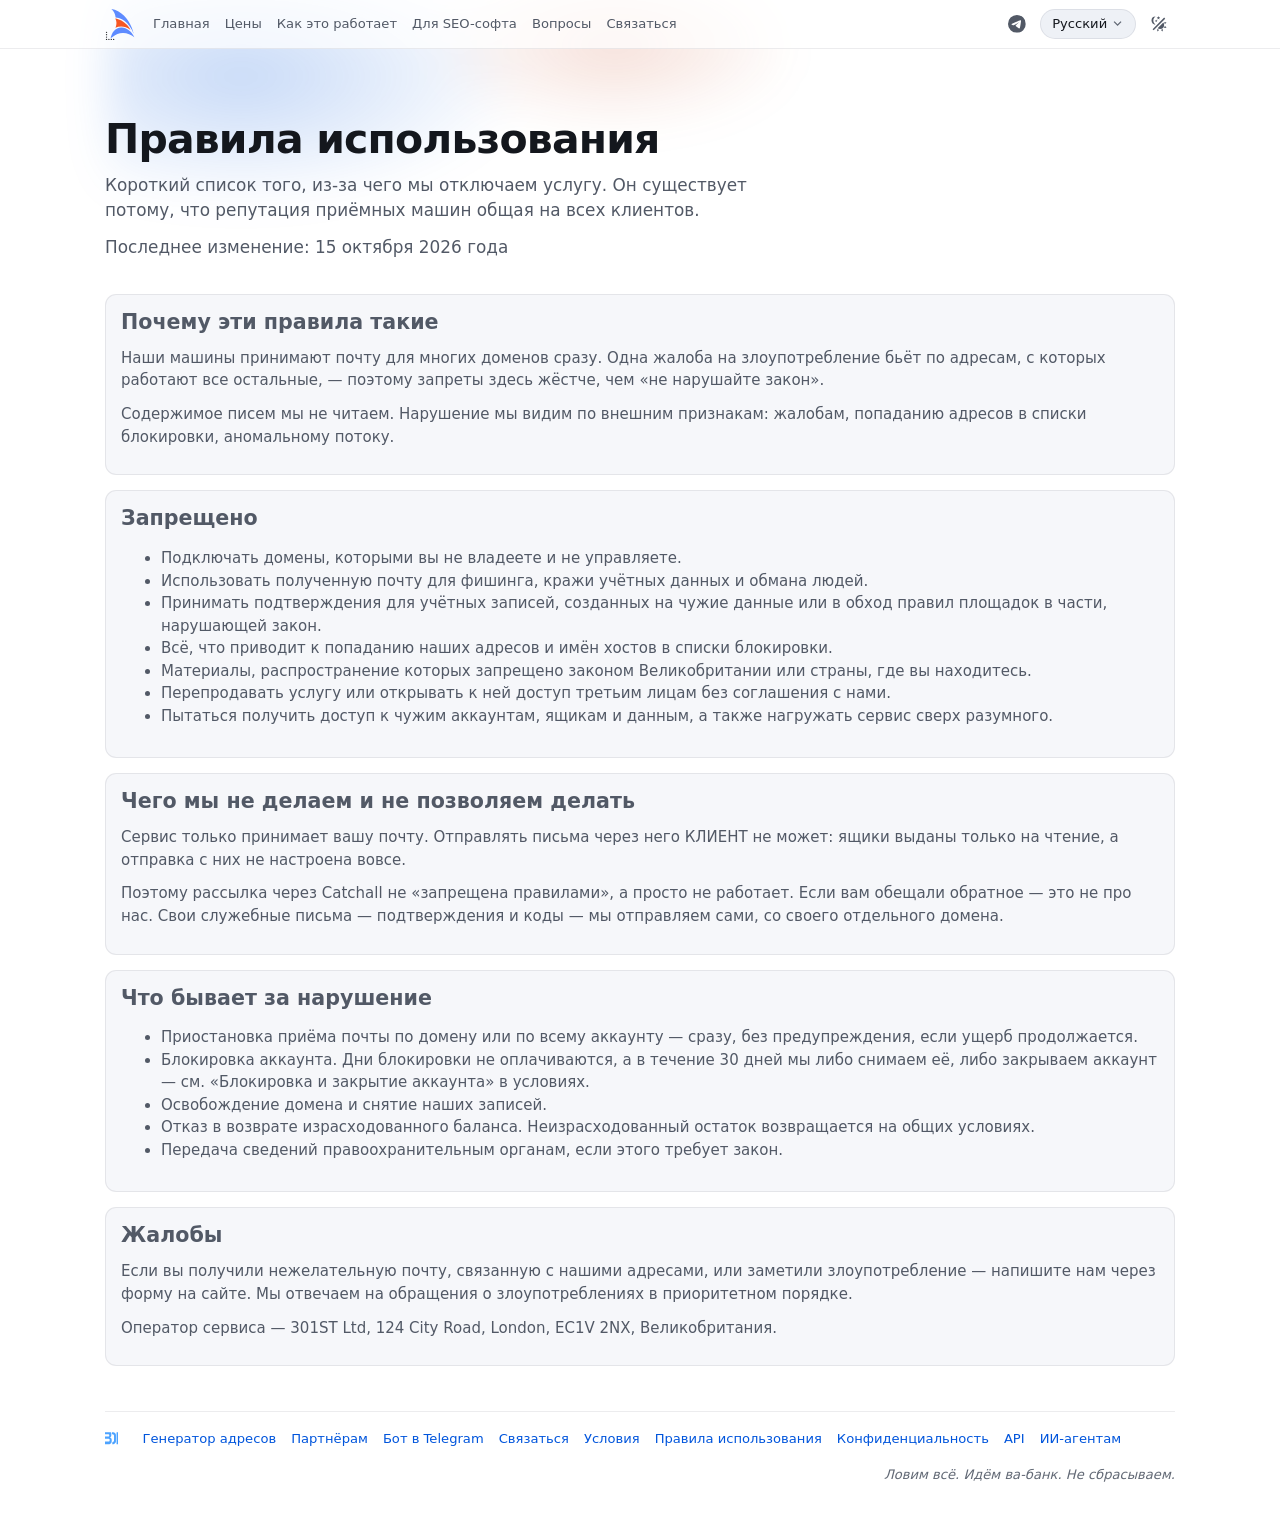
==== commit f9937801: "deploy dist-ru" ====
--- a/aup/index.html
+++ b/aup/index.html
@@ -25,7 +25,7 @@
   <meta name="theme-color" content="#0B0D12">
   <meta http-equiv="Content-Security-Policy" content="default-src 'self'; script-src 'self' 'sha256-zYDd12iFR72ogcPaOUfgF4iAfon8//iLSy+WFwXr9v0='; style-src 'self'; img-src 'self' data:; connect-src 'self'; form-action 'none'; base-uri 'none'">
   <script>try{var t=localStorage.getItem("theme");if(t==="dark"||t==="light")document.documentElement.setAttribute("data-theme",t)}catch(e){}</script>
-  <link rel="stylesheet" href="/assets/boot-C5l4kJ3Q.css">
+  <link rel="stylesheet" href="/assets/boot-BgLsKgAj.css">
   <script type="application/ld+json">[
 {"@context":"https://schema.org","@type":"Organization","@id":"https://ru.catchall.in/#org","name":"Catchall","legalName":"301ST Ltd","url":"https://ru.catchall.in","logo":"https://ru.catchall.in/apple-touch-icon.png","address":{"@type":"PostalAddress","addressLocality":"London","addressCountry":"GB"}},
 {"@context":"https://schema.org","@type":"WebSite","@id":"https://ru.catchall.in/#site","name":"Catchall","url":"https://ru.catchall.in","inLanguage":"ru","publisher":{"@id":"https://ru.catchall.in/#org"}}
@@ -98,8 +98,8 @@
     </section>
 
     </main>
-<footer class="foot"><a class="foot__brand" href="https://301.st" rel="noopener" aria-label="301ST Ltd, Лондон" title="301ST Ltd, Лондон"><span class="icon" data-icon="brand/301" aria-hidden="true"></span></a><a href="/partners/">Партнёрам</a><a href="/telegram/">Бот в Telegram</a><a href="/contact/">Связаться</a><a href="/terms/">Условия</a><a href="/aup/">Правила использования</a><a href="/privacy/">Конфиденциальность</a><a href="https://catchall.in/api" hreflang="en" lang="en">API</a><a href="https://catchall.in/agents" hreflang="en" lang="en">ИИ-агентам</a><span class="foot__tag">Ловим всё. Идём ва-банк. Не сбрасываем.</span></footer>
+<footer class="foot"><a class="foot__brand" href="https://301.st" rel="noopener" aria-label="301ST Ltd, Лондон" title="301ST Ltd, Лондон"><span class="icon" data-icon="brand/301" aria-hidden="true"></span></a><a href="/catchall-generator/">Генератор адресов</a><a href="/partners/">Партнёрам</a><a href="/telegram/">Бот в Telegram</a><a href="/contact/">Связаться</a><a href="/terms/">Условия</a><a href="/aup/">Правила использования</a><a href="/privacy/">Конфиденциальность</a><a href="https://catchall.in/api" hreflang="en" lang="en">API</a><a href="https://catchall.in/agents" hreflang="en" lang="en">ИИ-агентам</a><span class="foot__tag">Ловим всё. Идём ва-банк. Не сбрасываем.</span></footer>
   </div>
-  <script type="module" src="/assets/site-Dp0JJJ3i.js"></script>
+  <script type="module" src="/assets/site-x3HGrqCl.js"></script>
 </body>
 </html>
--- a/assets/boot-BgLsKgAj.css
+++ b/assets/boot-BgLsKgAj.css
@@ -0,0 +1 @@
+:root{--lightningcss-light: ;--lightningcss-dark:initial;color-scheme:dark;--blue-900:#0a2a6b;--blue-800:#0040a8;--blue-700:#0055dc;--blue-500:#2f6fe8;--blue-400:#5e8bff;--blue-300:#82a6ff;--blue-200:#b8d1ff;--orange-900:#8f2a0a;--orange-800:#c43a0f;--orange-700:#d94a1a;--orange-500:#f48120;--orange-400:#f75622;--orange-300:#ff7a4d;--green-800:#0a6b42;--green-700:#0e7b4c;--green-400:#2ee6a6;--amber-800:#7f5200;--amber-700:#9a6200;--amber-400:#ffc24d;--red-800:#c41f40;--red-700:#d9264a;--red-400:#ff5c7a;--gray-950:#07080b;--gray-900:#0b0d12;--gray-850:#12151c;--gray-800:#181c25;--gray-700:#232834;--gray-600:#2e3441;--gray-500:#4a5160;--gray-400:#6e7580;--gray-350:#8a9099;--gray-300:#a2a8b6;--gray-200:#c9cdd6;--gray-150:#dfe2e8;--gray-100:#eef1f6;--gray-50:#f6f7fa;--white:#fff;--font-sans:system-ui, -apple-system, BlinkMacSystemFont, "Segoe UI", Roboto, sans-serif;--font-mono:ui-monospace, "Cascadia Mono", SFMono-Regular, Menlo, Consolas, monospace;--fs-xs:.75rem;--fs-sm:.875rem;--fs-md:1rem;--fs-lg:1.125rem;--fs-xl:1.375rem;--fs-2xl:1.75rem;--fs-display:clamp(2rem, 3.2vw, 3rem);--fs-body:.9375rem;--lh-body:1.5;--lh-tight:1.25;--fw-normal:400;--fw-medium:500;--fw-semibold:600;--fw-bold:700;--fs-control:clamp(.9rem, .88rem + .2vw, .95rem);--lh-control:1.25;--control-pad-y:.4em;--control-pad-x:.95em;--control-border:1px;--control-min-height:calc(1em * var(--lh-control) + 2 * var(--control-pad-y) + 2 * var(--control-border));--control-scale-sm:.88;--control-scale-lg:1.1;--r-pill:999px;--r-field:.6rem;--radius-xs:.25rem;--radius:.5rem;--radius-lg:.75rem;--radius-xl:1rem;--space-1:.25rem;--space-2:.5rem;--space-3:.75rem;--space-4:1rem;--space-5:1.5rem;--space-6:2rem;--space-7:3rem;--inline-gap:.5rem;--stack-gap:.75rem;--section-gap:var(--space-5);--border-width:1px;--transition-fast:.12s ease-out;--transition-md:.16s ease-out;--transition-slow:.24s ease-out;--z-base:1;--z-elevated:10;--z-dropdown:20;--z-header:100;--z-drawer:1000;--z-modal:2000;--z-tooltip:2200;--page-max:1100px;--content-max:760px;--page-gutter:var(--space-4);--header-height:3.5rem;--drawer-width:min(540px, 100vw);--dialog-width:min(560px, 92vw);--bg:var(--gray-900);--bg-elevated:var(--gray-850);--bg-soft:var(--gray-800);--bg-inset:var(--gray-950);--text:#e8eaf0;--text-muted:var(--gray-300);--text-subtle:var(--gray-350);--text-invert:var(--gray-900);--border-subtle:#ffffff12;--border-strong:#ffffff29;--soft-mix:14%;--primary:var(--blue-400);--primary-hover:var(--blue-300);--primary-soft:color-mix(in srgb, var(--primary) var(--soft-mix), transparent);--on-primary:var(--gray-900);--brand:var(--orange-400);--brand-hover:var(--orange-300);--brand-soft:color-mix(in srgb, var(--brand) var(--soft-mix), transparent);--on-brand:var(--gray-900);--ok:var(--green-400);--warning:var(--amber-400);--danger:var(--red-400);--info:var(--primary);--on-danger:var(--gray-900);--ok-soft:color-mix(in srgb, var(--ok) var(--soft-mix), transparent);--warning-soft:color-mix(in srgb, var(--warning) var(--soft-mix), transparent);--danger-soft:color-mix(in srgb, var(--danger) var(--soft-mix), transparent);--input-bg:color-mix(in srgb, var(--gray-950) 70%, transparent);--input-border:var(--border-strong);--input-border-focus:var(--primary);--shadow-sm:0 2px 8px #00000059;--shadow-md:0 6px 18px #00000073;--shadow-lg:0 18px 45px #000000a6;--glow-primary:0 0 0 1px color-mix(in srgb, var(--primary) 60%, transparent), 0 0 24px color-mix(in srgb, var(--primary) 35%, transparent);--glow-brand:0 0 0 1px color-mix(in srgb, var(--brand) 60%, transparent), 0 0 24px color-mix(in srgb, var(--brand) 35%, transparent);--glow-ok:0 0 12px color-mix(in srgb, var(--ok) 45%, transparent);--logo-orange:var(--orange-400);--logo-blue:var(--blue-400);--logo-ink:var(--text)}@media (prefers-color-scheme:light){:root:not([data-theme]){--lightningcss-light:initial;--lightningcss-dark: ;color-scheme:light;--bg:var(--white);--bg-elevated:var(--gray-50);--bg-soft:var(--gray-100);--bg-inset:var(--gray-150);--text:#14171d;--text-muted:#525966;--text-subtle:#626975;--text-invert:var(--white);--border-subtle:#0f172a14;--border-strong:#0f172a2e;--soft-mix:9%;--primary:var(--blue-700);--primary-hover:var(--blue-800);--on-primary:var(--white);--brand:var(--orange-800);--brand-hover:var(--orange-900);--on-brand:var(--white);--ok:var(--green-800);--warning:var(--amber-800);--danger:var(--red-800);--on-danger:var(--white);--input-bg:var(--white);--shadow-sm:0 2px 8px #00000014;--shadow-md:0 6px 18px #0000001f;--shadow-lg:0 18px 45px #00000038;--glow-primary:none;--glow-brand:none;--glow-ok:none;--logo-ink:var(--gray-900)}}:root[data-theme=light]{--lightningcss-light:initial;--lightningcss-dark: ;color-scheme:light;--bg:var(--white);--bg-elevated:var(--gray-50);--bg-soft:var(--gray-100);--bg-inset:var(--gray-150);--text:#14171d;--text-muted:#525966;--text-subtle:#626975;--text-invert:var(--white);--border-subtle:#0f172a14;--border-strong:#0f172a2e;--soft-mix:9%;--primary:var(--blue-700);--primary-hover:var(--blue-800);--on-primary:var(--white);--brand:var(--orange-800);--brand-hover:var(--orange-900);--on-brand:var(--white);--ok:var(--green-800);--warning:var(--amber-800);--danger:var(--red-800);--on-danger:var(--white);--input-bg:var(--white);--shadow-sm:0 2px 8px #00000014;--shadow-md:0 6px 18px #0000001f;--shadow-lg:0 18px 45px #00000038;--glow-primary:none;--glow-brand:none;--glow-ok:none;--logo-ink:var(--gray-900)}*,:before,:after{box-sizing:border-box}html{font-family:var(--font-sans);font-size:var(--fs-body);line-height:var(--lh-body);-webkit-text-size-adjust:100%;overflow-x:hidden}body{background:var(--bg);min-height:100dvh;color:var(--text);margin:0}a{color:var(--primary);text-decoration:none}a:hover{text-decoration:underline}h1,h2,h3,h4{margin:0 0 var(--space-3);line-height:var(--lh-tight);font-weight:var(--fw-semibold)}h1{font-size:var(--fs-2xl);letter-spacing:-.02em}h2{font-size:var(--fs-xl)}h3{font-size:var(--fs-lg)}h4{font-size:var(--fs-md)}p{margin:0 0 var(--space-3)}code,.mono{font-family:var(--font-mono);font-size:.92em}[hidden]{display:none!important}.sr-only{clip:rect(0 0 0 0);white-space:nowrap;border:0;width:1px;height:1px;margin:-1px;padding:0;position:absolute;overflow:hidden}:focus-visible{outline:2px solid var(--primary);outline-offset:2px}.container{max-width:var(--page-max);padding:var(--space-5) var(--page-gutter) var(--space-7);margin-inline:auto}.container--narrow{max-width:var(--content-max)}.page-header{justify-content:space-between;align-items:flex-start;gap:var(--space-3);margin-bottom:var(--space-4);padding-bottom:var(--space-3);border-bottom:var(--border-width) solid var(--border-subtle);display:flex}.page-header h1,.page-header h2{margin:0}.page-header__title{min-width:0}.page-header__subtitle{margin:var(--space-1) 0 0;max-width:70ch;font-size:var(--fs-sm);color:var(--text-muted)}.page-header__subtitle:empty{display:none}.page-header__actions{gap:var(--space-2);flex-wrap:wrap;flex-shrink:0;display:flex}@media (width<=768px){.page-header{flex-direction:column;align-items:stretch}.page-header__actions{align-self:flex-end}}.stack{gap:var(--stack-gap);flex-direction:column;display:flex}.cluster,.row{align-items:center;gap:var(--inline-gap);flex-wrap:wrap;display:flex}.row--between{justify-content:space-between}.actions{gap:var(--space-2);margin-top:var(--space-3);flex-wrap:wrap;display:flex}.shell{z-index:var(--z-header);background:color-mix(in srgb, var(--bg-elevated) 88%, transparent);-webkit-backdrop-filter:blur(10px);backdrop-filter:blur(10px);border-bottom:var(--border-width) solid var(--border-subtle);position:sticky;top:0}.shell__in{max-width:var(--page-max);min-height:var(--header-height);padding-inline:var(--page-gutter);align-items:center;gap:var(--space-5);margin-inline:auto;display:flex}.shell__brand{align-items:center;gap:var(--space-2);color:var(--text);font-weight:var(--fw-bold);letter-spacing:-.01em;display:inline-flex}.shell__brand:hover{text-decoration:none}.shell__brand .icon{width:3.2em;height:2em;transition:filter var(--transition-md);flex:0 0 3.2em}.shell__brand:hover .icon{filter:drop-shadow(0 0 8px color-mix(in srgb, var(--brand) 60%, transparent))}.shell__nav{gap:var(--space-1);flex:1;display:flex}.shell__nav a{padding:var(--space-1) var(--space-3);border-radius:var(--r-pill);color:var(--text-muted);font-weight:var(--fw-medium);transition:color var(--transition-fast), background var(--transition-fast), box-shadow var(--transition-fast)}.shell__nav a:hover{color:var(--text);background:var(--bg-soft);text-decoration:none}.shell__nav a[aria-current=page]{color:var(--primary);background:var(--primary-soft);box-shadow:inset 0 0 0 1px color-mix(in srgb, var(--primary) 35%, transparent)}.shell__user{align-items:center;gap:var(--space-3);color:var(--text-subtle);font-size:var(--fs-sm);display:flex}.shell__help{color:var(--text-muted)}.shell__help:hover{color:var(--text)}.shell__balance{color:inherit}.shell__balance b{color:var(--text);font-family:var(--font-mono)}.shell__balance:hover b{text-decoration:underline}.shell__balance--low b,.shell__balance small{color:var(--warning)}.shell__balance small{margin-left:var(--space-1);font-size:var(--fs-xs)}.hero{padding:var(--space-7) 0 var(--space-5);max-width:680px;position:relative}.hero:before{content:"";z-index:-1;pointer-events:none;background:radial-gradient(60% 60% at 20% 30%, color-mix(in srgb, var(--primary) 22%, transparent), transparent 70%), radial-gradient(40% 40% at 75% 20%, color-mix(in srgb, var(--brand) 16%, transparent), transparent 70%);filter:blur(20px);height:140%;position:absolute;inset:-40% 0 auto}.hero .hero__mark{width:10rem;height:6.2rem;margin-bottom:var(--space-4);filter:drop-shadow(0 0 18px color-mix(in srgb, var(--brand) 35%, transparent));flex-basis:10rem}.hero h1{font-size:var(--fs-display);line-height:1.1;font-weight:var(--fw-bold)}.hero p{font-size:var(--fs-lg);color:var(--text-muted)}.price{font-size:var(--fs-xl);margin:var(--space-4) 0}.price b{color:var(--primary);font-weight:var(--fw-bold)}.price small{color:var(--text-subtle);font-size:var(--fs-sm);font-weight:var(--fw-normal)}.table-wrap .plans__table th[scope=row]{font-weight:var(--fw-normal);color:var(--text-muted)}.table-wrap .plans__table td{text-align:center;vertical-align:middle}.table-wrap .plans__table thead th.plans__tier{text-align:center;vertical-align:bottom;text-transform:none;letter-spacing:normal;white-space:normal;font-size:var(--fs-sm)}.plans__tier .badge{margin-bottom:var(--space-2)}.plans__name,.plans__tier .price,.plans__daily{display:block}.plans__name{font-size:var(--fs-lg);font-weight:var(--fw-bold);color:var(--text)}.plans__tier .price{margin:var(--space-2) 0 0}.plans__daily b{font-size:var(--fs-lg);color:var(--text)}.plans__daily small{color:var(--text-subtle);font-size:var(--fs-sm);font-weight:var(--fw-normal)}.table-wrap .plans__table .plans__tier--best,.table-wrap .plans__table .plans__best{background:var(--primary-soft)}.plans__yes{color:var(--ok)}.plans .field__hint{margin-top:var(--space-3)}@container table (width<=560px){.plans__table,.plans__table thead,.plans__table tbody,.plans__table tfoot{display:block}.plans__table tr{grid-template-columns:1fr 1fr;display:grid}.table-wrap .plans__table th[scope=row]{text-align:center;border-bottom:0;grid-column:1/-1;padding-bottom:0}.plans__table thead th:first-child,.plans__table tfoot td:first-child{display:none}.table-wrap .plans__table thead th.plans__tier{flex-direction:column;justify-content:flex-end;align-items:center;display:flex}}.gen__grid{gap:var(--space-5);display:grid}@media (width>=900px){.gen__grid{grid-template-columns:minmax(0,1fr) minmax(0,1fr)}}.gen__input,.gen__output{min-width:0}.gen__output{flex-direction:column;display:flex}.gen__bar{margin-bottom:var(--space-2)}.gen__bar .field__label{margin:0}.gen__output .field{flex:1;margin-bottom:0;display:flex}.gen__output .gen__out{white-space:pre;flex:1;min-height:22rem;overflow:auto}.gen__vars-head{margin-bottom:var(--space-2)}.gen__vars-head .field__label{margin:0}.gen__mode{gap:var(--space-1);display:inline-flex}.gen__mode .btn[aria-pressed=true]{border-color:var(--primary);background:var(--primary-soft);color:var(--primary)}.gen__rows{gap:var(--space-2);margin-bottom:var(--space-2);flex-direction:column;display:flex}.gen__row{gap:var(--space-2);grid-template-columns:5.5rem minmax(0,7rem) minmax(0,1fr) auto;grid-template-areas:"dir name value del";align-items:center;display:grid}.gen__dir{grid-area:dir}.gen__name{grid-area:name}.gen__value{grid-area:value}.gen__del{grid-area:del}.gen__vars .gen__row .gen__name,.gen__vars .gen__row .gen__value{font-family:var(--font-mono);font-size:var(--fs-sm)}@media (width<=520px){.gen__row{grid-template-columns:5.5rem minmax(0,1fr) auto;grid-template-areas:"dir name del""value value value"}}.gen__vars textarea{margin-bottom:var(--space-2)}.gen__opts{align-items:flex-end;gap:var(--space-4);flex-wrap:wrap;display:flex}.gen__count{width:9rem}.gen__check{margin-bottom:var(--space-4);padding-block:var(--control-pad-y);font-size:var(--fs-control);cursor:pointer;align-items:center;gap:.5em;display:inline-flex}.gen__check input{accent-color:var(--primary);margin:0}.landing{gap:var(--space-5);align-items:start;display:grid}.how .step-list+p{margin-top:var(--space-4)}.how p:last-child{margin-bottom:0}.foot{margin-top:var(--space-7);padding-top:var(--space-4);border-top:var(--border-width) solid var(--border-subtle);color:var(--text-subtle);font-size:var(--fs-sm);align-items:center;gap:var(--space-4);flex-wrap:wrap;display:flex}.foot__brand{display:inline-flex}.foot__brand .icon{width:1.5rem;height:1.5rem}.foot__tag{margin-left:auto;font-style:italic}@media (width>=769px){.landing--auth{grid-template-columns:minmax(0,400px) minmax(0,1fr)}}@media (width<=768px){.shell__in{gap:var(--space-2) var(--space-4);padding-block:var(--space-2);flex-wrap:wrap}.shell__nav{scrollbar-width:none;flex-basis:100%;order:3;min-width:0;overflow-x:auto}.shell__nav a{white-space:nowrap;flex-shrink:0}.container{padding-top:var(--space-4)}.hero{padding-top:var(--space-5)}}@media (prefers-reduced-motion:reduce){:root{--transition-fast:0s;--transition-md:0s;--transition-slow:0s}}.site-header{z-index:var(--z-header);background:var(--bg);border-bottom:var(--border-width) solid var(--border-subtle);position:sticky;top:0}@supports ((-webkit-backdrop-filter:blur(1px)) or (backdrop-filter:blur(1px))) and (background:color-mix(in srgb, red 50%, transparent)){.site-header{background:color-mix(in srgb, var(--bg) 72%, transparent);-webkit-backdrop-filter:blur(14px)saturate(150%)}}.site-header__inner{align-items:center;gap:var(--space-4);max-width:var(--page-max);padding:var(--space-2) var(--page-gutter);margin-inline:auto;display:flex}.brand{flex-shrink:0;align-items:center;display:inline-flex}.brand .icon{width:2.2em;height:2.2em;transition:filter var(--transition-md);flex-basis:2.2em}.site-header .burger-button{display:none}.primary-nav{gap:var(--space-4);font-size:var(--fs-sm);display:flex}.primary-nav a{color:var(--text-muted)}.primary-nav a:hover,.primary-nav a[aria-current=page]{color:var(--text)}.header-actions{align-items:center;gap:var(--space-2);margin-left:auto;display:flex}@media (width<=899px){.site-header .burger-button{display:inline-flex}.primary-nav{display:none}body.mobile-menu-open .primary-nav{z-index:var(--z-dropdown);padding:var(--space-2);background:var(--bg-elevated);border:var(--border-width) solid var(--border-subtle);border-radius:var(--radius);box-shadow:var(--shadow-md);flex-direction:column;gap:0;display:flex;position:absolute;top:100%;left:0;right:0}body.mobile-menu-open .primary-nav a{padding:var(--space-2) var(--space-3);border-radius:var(--radius-xs)}body.mobile-menu-open .primary-nav a:hover{background:var(--bg-soft)}}@media (scripting:none){.site-header .burger-button,[data-theme-toggle]{display:none}.primary-nav{flex-wrap:wrap;display:flex}}.icon{vertical-align:-.15em;flex:0 0 1em;width:1em;height:1em;display:inline-flex}.icon svg{fill:currentColor;width:100%;height:100%}.icon--sm{flex-basis:.85em;width:.85em;height:.85em}.btn-icon>svg{fill:currentColor;width:1.25em;height:1.25em}.btn .icon,.btn-icon .icon{vertical-align:0;flex-basis:1.25em;width:1.25em;height:1.25em}.btn,.btn-icon,.chip,.field input:not([type=radio],[type=checkbox]),.field textarea,.field select{font:inherit;font-size:var(--fs-control);line-height:var(--lh-control);min-height:var(--control-min-height);border:var(--control-border) solid transparent}.btn{padding:var(--control-pad-y) var(--control-pad-x);border-radius:var(--r-pill);border-color:var(--border-strong);background:var(--bg-soft);color:var(--text);font-weight:var(--fw-medium);white-space:nowrap;cursor:pointer;transition:background var(--transition-fast), border-color var(--transition-fast), box-shadow var(--transition-md), color var(--transition-fast);justify-content:center;align-items:center;gap:.5em;display:inline-flex}.btn:hover{border-color:var(--text-subtle);text-decoration:none}.btn:disabled{opacity:.55;cursor:default}.btn:focus-visible{box-shadow:var(--glow-primary,0 0 0 2px var(--primary));outline:none}.btn--primary{background:var(--primary);border-color:var(--primary);color:var(--on-primary)}.btn--primary:hover{background:var(--primary-hover);border-color:var(--primary-hover);box-shadow:var(--glow-primary)}.btn--ghost{border-color:var(--border-strong);background:0 0}.btn--danger{border-color:color-mix(in srgb, var(--danger) 45%, transparent);color:var(--danger);background:0 0}.btn--danger:hover{background:var(--danger-soft);border-color:var(--danger)}.btn--cf{background:var(--brand);border-color:var(--brand);color:var(--on-brand)}.btn--cf:hover{background:var(--brand-hover);border-color:var(--brand-hover)}.btn--sm{font-size:calc(var(--fs-control) * var(--control-scale-sm))}.btn--lg{font-size:calc(var(--fs-control) * var(--control-scale-lg));padding-inline:calc(var(--control-pad-x) * 1.3)}.btn--link{color:var(--primary);padding-inline:var(--space-1);background:0 0;border-color:#0000;min-height:0}.btn--link:hover{text-decoration:underline}.btn-icon{width:var(--control-min-height);height:var(--control-min-height);border-radius:var(--r-pill);color:var(--text-muted);cursor:pointer;transition:background var(--transition-fast), color var(--transition-fast);background:0 0;border-color:#0000;justify-content:center;align-items:center;padding:0;display:inline-flex}.btn-icon:hover{background:var(--bg-soft);color:var(--text)}.btn-icon--sm{vertical-align:middle;width:calc(1em + .75rem);height:calc(1em + .75rem)}.btn-icon--danger:hover{color:var(--danger);background:var(--danger-soft)}.btn-icon:focus-visible{box-shadow:var(--glow-primary,0 0 0 2px var(--primary));outline:none}.btn.is-copied,.btn-icon.is-copied{color:var(--ok);border-color:color-mix(in srgb, var(--ok) 48%, transparent);background:var(--ok-soft)}.field{margin-bottom:var(--space-4)}.field>label,.field__label{margin-bottom:var(--space-1);font-size:var(--fs-sm);color:var(--text-muted);display:block}.field input:not([type=radio],[type=checkbox]),.field textarea,.field select{width:100%;padding:var(--control-pad-y) var(--control-pad-x);border-radius:var(--r-field);border-color:var(--input-border);background:var(--input-bg);color:var(--text);transition:border-color var(--transition-fast), box-shadow var(--transition-fast)}.field input:focus-visible,.field textarea:focus-visible,.field select:focus-visible{border-color:var(--input-border-focus);box-shadow:0 0 0 3px var(--primary-soft);outline:none}.field textarea{min-height:4.5em;font-family:var(--font-mono);font-size:var(--fs-sm);resize:vertical}.field[data-status=error] input,.field[data-status=error] textarea{border-color:var(--danger);box-shadow:0 0 0 3px var(--danger-soft)}.field__combo{align-items:center;gap:var(--space-1);display:flex}.field__combo>input:first-child{min-width:calc(7ch + 2 * var(--control-pad-x));flex:1 1 0}.field__combo>input:last-child{flex:4 1 0;min-width:0}.field__combo-dot{color:var(--text-muted);font-size:var(--fs-control)}.field__hint{margin-top:var(--space-1);font-size:var(--fs-xs);color:var(--text-subtle)}.field__hint--ok{color:var(--ok)}.field__hint--err{color:var(--danger)}::placeholder{color:var(--text-subtle);opacity:1}.radios{gap:var(--space-2);flex-wrap:wrap;display:flex}.radios label{padding:var(--control-pad-y) var(--control-pad-x);border-radius:var(--r-pill);border:var(--control-border) solid var(--border-strong);color:var(--text);font-size:var(--fs-control);cursor:pointer;transition:border-color var(--transition-fast), background var(--transition-fast);align-items:center;gap:.5em;margin:0;display:inline-flex}.radios label:hover{border-color:var(--text-subtle)}.radios label:has(input:checked){border-color:var(--primary);background:var(--primary-soft);color:var(--primary)}.radios input{accent-color:var(--primary);margin:0}.radios label:has(input:disabled){color:var(--text-subtle);cursor:not-allowed;border-style:dashed}.card{--card-pad:var(--space-4);background:var(--bg-elevated);border:var(--border-width) solid var(--border-subtle);border-radius:var(--radius-lg);padding:var(--card-pad);margin-bottom:var(--space-4)}.card--muted{color:var(--text-muted)}.card--soft{background:var(--bg-soft)}.card--accent{border-color:var(--primary)}.card--form{max-width:34rem}.card__header{align-items:center;gap:var(--space-2);margin-bottom:var(--space-3);flex-wrap:wrap;display:flex}.card__header:not(:has(>:not([hidden],.sr-only))){margin-bottom:0}.card>h2:first-child,.card>h3:first-child,.card>.row:first-child h2{margin-top:0}.card-grid{gap:var(--space-4);grid-template-columns:repeat(auto-fit,minmax(260px,1fr));display:grid}.badge{border-radius:var(--r-pill);border:var(--border-width) solid transparent;font-size:var(--fs-xs);font-weight:var(--fw-medium);white-space:nowrap;color:var(--text-muted);background:var(--bg-soft);align-items:center;gap:.35em;padding:.1em .65em;display:inline-flex}.badge--ok{color:var(--ok);background:var(--ok-soft)}.badge--wait{color:var(--text-muted);border-color:var(--border-strong);background:0 0}.badge--act{color:var(--warning);background:var(--warning-soft)}.badge--err{color:var(--danger);background:var(--danger-soft)}.badge--muted{color:var(--text-subtle);border-color:var(--border-subtle);background:0 0}.badge--cf{color:var(--brand);background:var(--brand-soft)}.badge--live{color:var(--ok);background:var(--ok-soft);box-shadow:var(--glow-ok)}.badge--live:before{content:"";background:currentColor;border-radius:50%;width:.5em;height:.5em}.banner{gap:var(--space-2);padding:var(--space-3) var(--space-4);margin-bottom:var(--space-3);border-radius:var(--radius);border:var(--border-width) solid var(--border-subtle);background:var(--bg-elevated);border-left-width:3px;align-items:flex-start;display:flex}.banner--info{border-left-color:var(--primary)}.banner--warn{border-left-color:var(--warning);background:var(--warning-soft)}.banner--err{border-left-color:var(--danger);background:var(--danger-soft)}.msg{min-height:1.4em;margin-top:var(--space-2);font-size:var(--fs-sm);color:var(--text-muted)}.msg--err{color:var(--danger)}.msg--ok{color:var(--ok)}.record{margin:var(--space-2) 0;padding:var(--space-3) var(--space-4);border-radius:var(--radius);border:var(--border-width) solid var(--border-subtle);background:var(--bg-inset)}.record>b{margin-bottom:var(--space-1);font-size:var(--fs-sm);color:var(--text-muted);display:block}.record__row{gap:var(--space-2);padding:var(--space-1) 0;grid-template-columns:5.5rem 1fr auto;align-items:center;display:grid}.record__row>:only-child{grid-column:1/-1}.record__row>span:first-child{font-size:var(--fs-xs);color:var(--text-subtle)}.record__row code{word-break:break-all;color:var(--text)}.record__row>.badge{justify-self:start}.qr{width:13rem;max-width:100%;margin:var(--space-4) auto;padding:var(--space-3);border-radius:var(--radius);background:#fff}.qr svg{width:100%;height:auto;display:block}dialog{width:var(--dialog-width);padding:var(--space-5);border:var(--border-width) solid var(--border-strong);border-radius:var(--radius-xl);background:var(--bg-elevated);color:var(--text);box-shadow:var(--shadow-lg)}dialog::backdrop{background:color-mix(in srgb, var(--gray-950) 65%, transparent);-webkit-backdrop-filter:blur(2px);backdrop-filter:blur(2px)}dialog h2{margin-bottom:var(--space-4)}.drawer{width:var(--drawer-width);border-width:0 0 0 var(--border-width);overscroll-behavior:contain;max-width:none;height:100dvh;max-height:none;animation:drawer-in var(--transition-slow);border-radius:0;margin:0;position:fixed;inset:0 0 0 auto;overflow-y:auto}.drawer:has(>.drawer__head){padding-top:0}.drawer__head{z-index:var(--z-elevated);align-items:center;gap:var(--space-2);margin:0 calc(-1 * var(--space-5)) var(--space-4);padding:var(--space-3) var(--space-5);background:var(--bg-elevated);border-bottom:var(--border-width) solid var(--border-subtle);display:flex;position:sticky;top:0}.drawer__activity{left:0;right:0;bottom:calc(-1 * var(--border-width));opacity:0;pointer-events:none;background:color-mix(in srgb, var(--primary) 30%, transparent);height:3px;transition:opacity var(--transition-md);position:absolute;overflow:hidden}.drawer__activity[data-activity=cf],.drawer__activity[data-activity=ours]{opacity:1}.drawer__activity[data-activity=cf]{background:color-mix(in srgb, var(--brand) 30%, transparent)}.drawer__activity:before{content:"";color:var(--primary);background:linear-gradient(90deg,#0000 0%,currentColor 50%,#0000 100%);position:absolute;inset:0;transform:translate(-100%)}.drawer__activity[data-activity=cf]:before{color:var(--brand)}.drawer__activity[data-activity=cf]:before,.drawer__activity[data-activity=ours]:before{animation:1.5s ease-in-out infinite activity-shimmer}@keyframes activity-shimmer{0%{transform:translate(-100%)}to{transform:translate(100%)}}@media (prefers-reduced-motion:reduce){.drawer__activity[data-activity=ours]{background:var(--primary)}.drawer__activity[data-activity=cf]{background:var(--brand)}.drawer__activity[data-activity=cf]:before,.drawer__activity[data-activity=ours]:before{animation:none}}.drawer__head h2{overflow-wrap:anywhere;flex:1;min-width:0;margin-bottom:0}.drawer__head .btn-icon{flex-shrink:0}@keyframes drawer-in{0%{transform:translate(100%)}}body:has(dialog[open]){overflow:hidden}.steps{margin:var(--space-3) 0;gap:var(--space-1);flex-wrap:wrap;padding:0;list-style:none;display:flex}.steps li{border-radius:var(--radius-xs);font-size:var(--fs-xs);color:var(--text-subtle);background:var(--bg-soft);padding:.1em .6em}.steps li.is-done{color:var(--ok);background:var(--ok-soft)}.steps li.is-now{color:var(--on-primary);background:var(--primary)}.help{margin:var(--space-2) 0 var(--space-3);font-size:var(--fs-sm)}.help>summary{cursor:pointer;color:var(--primary)}.help[open]>summary{margin-bottom:var(--space-3)}.help .record{margin:var(--space-2) 0}.step-list{gap:var(--space-3);flex-direction:column;margin:0;padding:0;list-style:none;display:flex}.step-item{gap:var(--space-3);align-items:flex-start;display:flex}.step-number{background:var(--primary);width:1.5rem;height:1.5rem;color:var(--on-primary);font-weight:var(--fw-bold);font-size:var(--fs-xs);border-radius:50%;flex-shrink:0;justify-content:center;align-items:center;margin-top:.1em;display:inline-flex}.step-text{color:var(--text)}.fieldset-group{min-width:0;margin:var(--space-4) 0 0;padding:var(--space-2) var(--space-4) var(--space-4);border:var(--border-width) solid var(--border-subtle);border-radius:var(--radius)}.fieldset-group>legend{padding:0 var(--space-2);margin-left:calc(var(--space-2) * -1);font-size:var(--fs-md);font-weight:var(--fw-semibold)}.fieldset-group>.kv{margin-top:0}.fieldset-group>:last-child:not(.field){margin-bottom:0}.fieldset-group:has(.field){padding-bottom:0}.fieldset-group>.msg:empty{min-height:0;margin:0}.kv{align-items:baseline;gap:var(--space-1) var(--space-4);margin:var(--space-4) 0 0;font-size:var(--fs-sm);grid-template-columns:max-content 1fr;display:grid}.kv dt{color:var(--text-subtle)}.kv dd{word-break:break-all;margin:0}.stat{margin-right:var(--space-5);display:inline-block}.stat b{font-size:var(--fs-2xl);font-family:var(--font-mono);color:var(--primary);display:block}.stat span{font-size:var(--fs-xs);color:var(--text-subtle)}.empty{padding:var(--space-6);text-align:center;color:var(--text-subtle)}.empty__icon{margin:0 auto var(--space-2);color:var(--text-subtle);font-size:1.75rem;display:block}.empty__title{font-weight:var(--fw-medium);color:var(--text);margin:0}.empty__text{margin:var(--space-1) 0 0}.empty .btn{margin-top:var(--space-3)}.empty--error .empty__icon,.empty--error .empty__title{color:var(--danger)}.auth{max-width:400px}.auth__tabs{gap:var(--space-1);margin-bottom:var(--space-4);display:flex}.auth__tabs a{padding:var(--space-1) var(--space-3);border-radius:var(--r-pill);color:var(--text-muted)}.auth__tabs a:hover{color:var(--text);text-decoration:none}.auth__tabs a[aria-selected=true]{color:var(--primary);background:var(--primary-soft)}.hp{width:1px;height:1px;position:absolute;top:auto;left:-10000px;overflow:hidden}.turnstile:empty{display:none}.turnstile{margin-block:var(--space-2,.5rem)}.faq{gap:var(--space-5);flex-direction:column;display:flex}.faq__item h2{font-size:var(--fs-lg);margin-bottom:var(--space-2)}.faq__item p{color:var(--text-muted);margin:0}.faq__item .faq__links{margin-top:var(--space-2)}.btn-chip{align-items:center;gap:var(--space-1);padding:var(--space-1) var(--space-3);border:var(--border-width) solid var(--border-subtle);border-radius:var(--r-pill);background:var(--bg-soft);color:var(--text);font:inherit;font-size:var(--fs-sm);cursor:pointer;transition:border-color var(--transition-fast);display:inline-flex}.btn-chip:hover{border-color:var(--border-strong)}.btn-chip__label{white-space:nowrap}.btn-chip__chevron{width:1em;height:1em;color:var(--text-subtle);transition:transform var(--transition-fast);flex-basis:1em}.dropdown__trigger[aria-expanded=true] .btn-chip__chevron{transform:rotate(180deg)}.dropdown{position:relative}.dropdown__menu{top:calc(100% + var(--space-1));z-index:var(--z-dropdown);min-width:100%;padding:var(--space-1);background:var(--bg-elevated);border:var(--border-width) solid var(--border-subtle);border-radius:var(--radius);box-shadow:var(--shadow-md);display:none;position:absolute;right:0}.dropdown--open .dropdown__menu{display:block}@media (scripting:none){.dropdown__trigger{display:none}.dropdown__menu{gap:var(--space-2);min-width:0;box-shadow:none;background:0 0;border:0;flex-wrap:wrap;padding:0;display:flex;position:static}}.lang-switcher .dropdown__menu{max-height:60vh;overflow-y:auto}.lang-switcher__item{padding:var(--space-1) var(--space-3);border-radius:var(--radius-xs);color:var(--text-muted);white-space:nowrap;display:block}.lang-switcher__item:hover{background:var(--bg-soft);color:var(--text);text-decoration:none}.lang-switcher__item.is-active{color:var(--text);font-weight:var(--fw-bold)}.pagination{justify-content:space-between;align-items:center;gap:var(--inline-gap);margin-top:var(--space-3);display:flex}.pagination__info{font-size:var(--fs-sm);color:var(--text-muted)}.pagination__controls{gap:var(--inline-gap);display:flex}@media (width<=768px){.pagination{flex-direction:column;align-items:stretch}.pagination__controls{justify-content:center}}.table-search{max-width:28rem;padding:var(--control-pad-y) var(--control-pad-x);min-height:var(--control-min-height);font-size:var(--fs-control);line-height:var(--lh-control);border:var(--control-border) solid var(--input-border);border-radius:var(--r-field);background:var(--input-bg);color:var(--text-muted);transition:border-color var(--transition-fast), box-shadow var(--transition-fast);flex:16rem;align-items:center;gap:.5em;display:flex}.table-search:focus-within{border-color:var(--input-border-focus);box-shadow:0 0 0 3px var(--primary-soft)}.table-search__input{min-width:0;font:inherit;color:var(--text);appearance:none;background:0 0;border:0;outline:none;flex:auto;padding:0}.table-search__input::placeholder{color:var(--text-muted)}@supports (-webkit-touch-callout:none){.table-search__input{font-size:1rem}}.table-search__clear{width:1.5em;height:1.5em;color:var(--text-muted);cursor:pointer;background:0 0;border:0;border-radius:50%;flex:0 0 1.5em;justify-content:center;align-items:center;padding:0;display:none}.table-search__clear:hover{color:var(--text)}.table-search--active .table-search__clear{display:inline-flex}.table-wrap{padding:0;overflow-x:auto;container:table/inline-size}.table__cell-narrow{display:none}@container table (width<=690px){th[data-priority=low],td[data-priority=low]{display:none}}@container table (width<=600px){th[data-priority=medium],td[data-priority=medium]{display:none}}@container table (width<=480px){th[data-priority=high],td[data-priority=high]{display:none}.table__cell-narrow{display:block}}.table--nowrap td{white-space:nowrap}.table-wrap table,.table{border-collapse:collapse;width:100%;font-size:var(--fs-sm)}.table-wrap th,.table-wrap td,.table th,.table td{padding:var(--space-2) var(--space-3);text-align:left;vertical-align:top;border-bottom:var(--border-width) solid var(--border-subtle)}.table-wrap thead th,.table thead th{font-size:var(--fs-xs);font-weight:var(--fw-medium);text-transform:uppercase;letter-spacing:.04em;color:var(--text-subtle);background:var(--bg-soft);white-space:nowrap}.table-wrap tbody tr:last-child td,.table tbody tr:last-child td{border-bottom:0}.table-wrap thead th:first-child{border-top-left-radius:var(--radius-lg)}.table-wrap thead th:last-child{border-top-right-radius:var(--radius-lg)}tr[data-row]{cursor:pointer;transition:background var(--transition-fast)}tr[data-row]:hover td{background:var(--bg-soft)}tr[data-row]:focus-visible{box-shadow:inset 0 0 0 2px var(--primary);outline:none}.table__link{color:inherit;text-decoration:none}.table__link:hover,.table__link:focus-visible{text-decoration:underline}.table__row--muted td{color:var(--text-subtle)}.table__cell--alert{color:var(--warning);font-weight:var(--fw-semibold)}.table__cell-actions{text-align:right;white-space:nowrap}.table__cell-actions .btn,.table__cell-actions .btn-icon{vertical-align:middle}.th-sort{font:inherit;letter-spacing:inherit;text-transform:inherit;color:inherit;cursor:pointer;white-space:nowrap;background:0 0;border:0;align-items:center;gap:.35em;padding:0;display:inline-flex}.th-sort:hover,th[aria-sort] .th-sort{color:var(--primary)}.th-sort .icon{opacity:.45}th[aria-sort] .th-sort .icon{opacity:1}.provider{align-items:center;gap:.5em;display:inline-flex}.provider__logo{flex-basis:1.25em;width:1.25em;height:1.25em}.chart-host{color:var(--text)}.chart-host svg{width:100%;height:auto;display:block}.chart-host .chart-tick{stroke:var(--bg-elevated)}.chart-grid{gap:var(--space-4);margin-bottom:var(--space-4);grid-template-columns:repeat(auto-fit,minmax(min(100%,22rem),1fr));display:grid}.chart-grid:not(:has(>:not([hidden]))){display:none}.chart-gap{margin-top:var(--space-4)}.chart-gap-bottom{margin-bottom:var(--space-4)}.drawer-spark{gap:var(--space-1);margin-bottom:var(--space-3);display:grid}.table-wrap td.empty{padding:var(--space-6);text-align:center}
